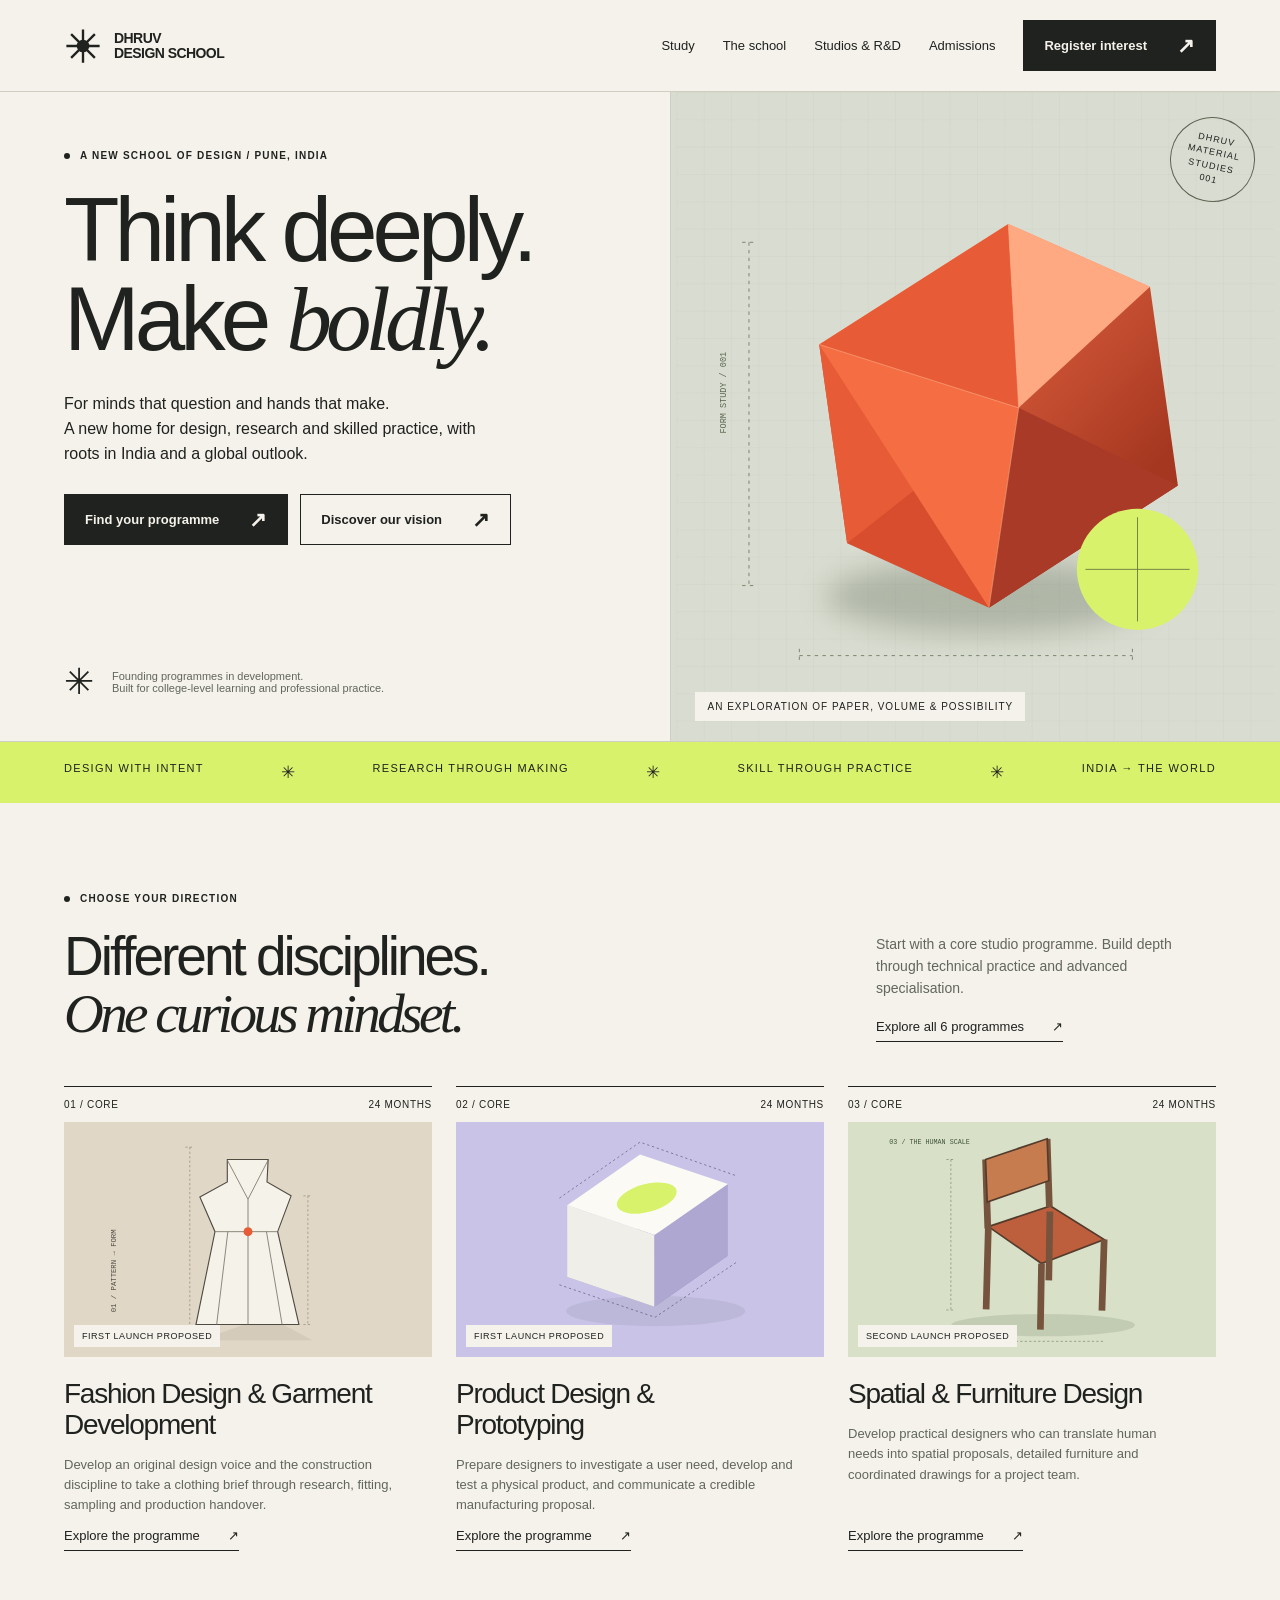
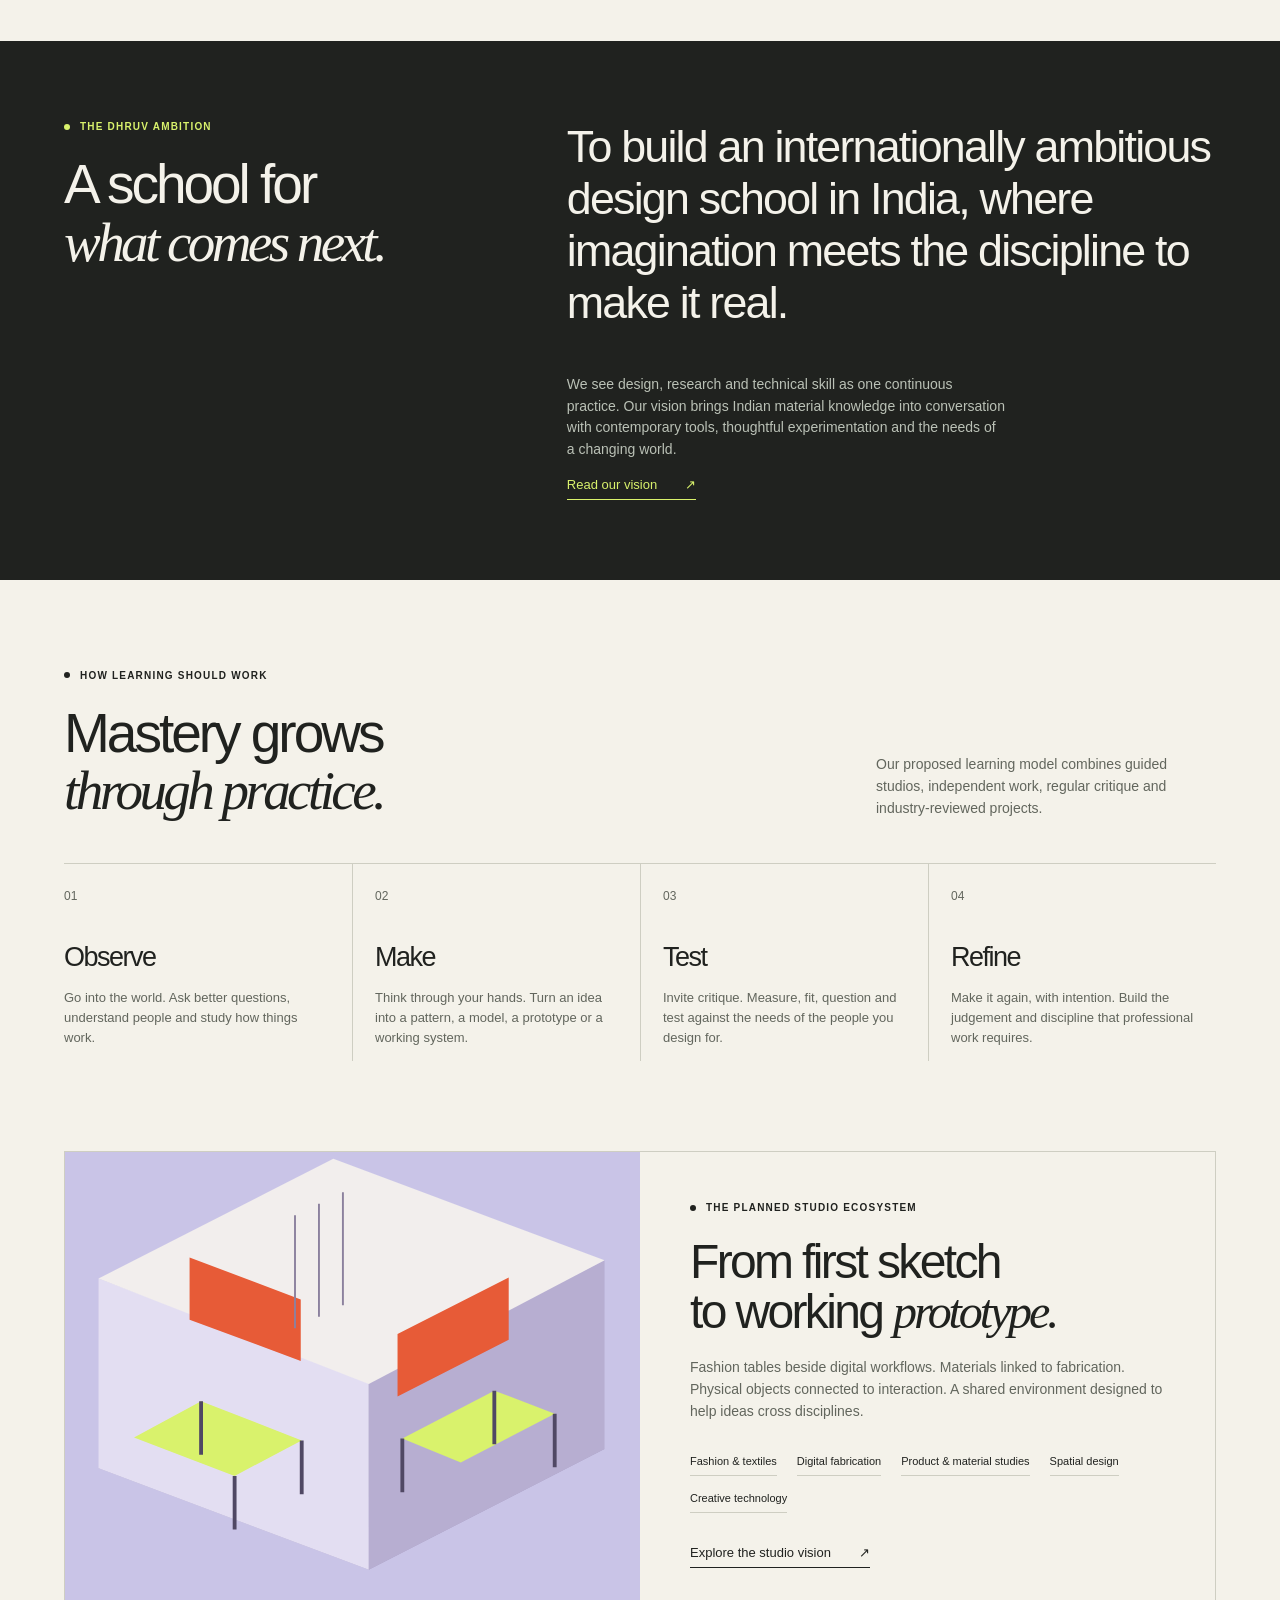
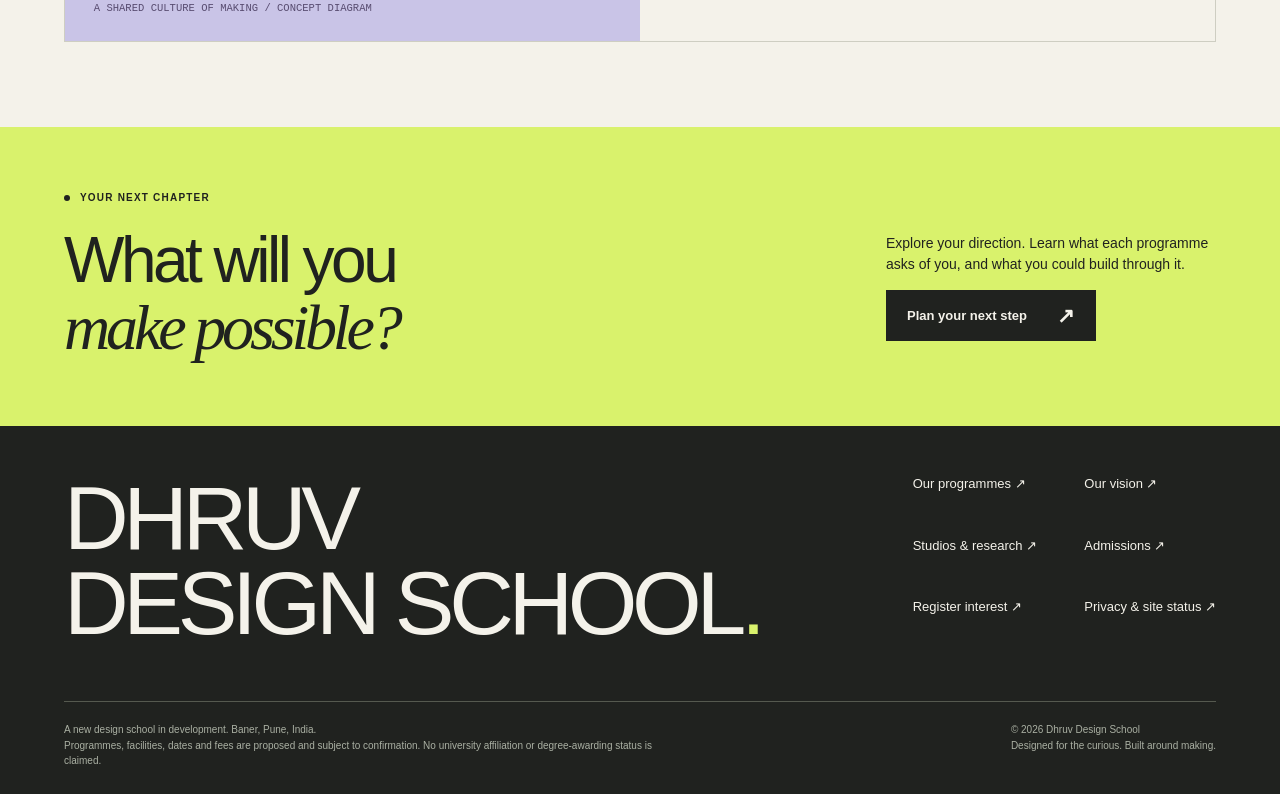
==== index.html @ ff70e563 "Deploy Dhruv Design School website Co-Authored-By: Claude Opus 5.5 <noreply@anthropic.com>" ====
<!doctype html><html lang="en-IN"><head><meta charset="utf-8"><meta name="viewport" content="width=device-width, initial-scale=1"><title>Think deeply. Make boldly. | Dhruv Design School</title><meta name="description" content="A new design school taking shape in Baner, Pune. Explore proposed programmes in fashion, product, spatial design and creative technology."><meta name="theme-color" content="#f4f2ea"><meta name="robots" content="noindex, nofollow"><meta property="og:title" content="Think deeply. Make boldly. | Dhruv Design School"><meta property="og:description" content="A new design school taking shape in Baner, Pune. Explore proposed programmes in fashion, product, spatial design and creative technology."><meta property="og:type" content="website"><link rel="icon" href="assets/favicon.svg" type="image/svg+xml"><link rel="stylesheet" href="assets/site.css"><script src="assets/config.js" defer></script><script src="assets/site.js" defer></script></head><body><a class="skip" href="#main">Skip to content</a><header class="site-header"><a class="brand" href="index.html" aria-label="Dhruv Design School home"><svg viewBox="0 0 48 48" fill="none" xmlns="http://www.w3.org/2000/svg" aria-hidden="true"><path d="M24 3v42M3 24h42M9 9l30 30M9 39L39 9" stroke="currentColor" stroke-width="3"/><circle cx="24" cy="24" r="8" fill="currentColor"/></svg><span>DHRUV<br>DESIGN SCHOOL</span></a><button class="menu-toggle" aria-expanded="false" aria-controls="main-nav">Menu +</button><nav class="site-nav" id="main-nav" aria-label="Main navigation"><a href="programmes.html">Study</a><a href="about.html">The school</a><a href="studios.html">Studios & R&D</a><a href="admissions.html">Admissions</a><a class="button " href="register.html">Register interest<span class="arrow" aria-hidden="true">↗</span></a></nav></header><main id="main"><section class="hero"><div class="hero-copy"><div class="eyebrow">A new school of design / Pune, India</div><h1>Think deeply.<br>Make <span class="serif">boldly.</span></h1><p class="intro">For minds that question and hands that make.<br>A new home for design, research and skilled practice, with roots in India and a global outlook.</p><div class="actions"><a class="button " href="programmes.html">Find your programme<span class="arrow" aria-hidden="true">↗</span></a><a class="button outline" href="about.html">Discover our vision<span class="arrow" aria-hidden="true">↗</span></a></div><div class="hero-note"><span class="star" aria-hidden="true">✳</span><span>Founding programmes in development.<br>Built for college-level learning and professional practice.</span></div></div><div class="hero-art"><svg viewBox="0 0 700 760" fill="none" xmlns="http://www.w3.org/2000/svg" aria-hidden="true"><defs><pattern id="grid" width="32" height="32" patternUnits="userSpaceOnUse"><path d="M32 0H0v32" stroke="#526047" stroke-opacity=".08"/></pattern><linearGradient id="fold" x1="200" y1="200" x2="460" y2="520" gradientUnits="userSpaceOnUse"><stop stop-color="#fb754e"/><stop offset="1" stop-color="#a53720"/></linearGradient><filter id="shadow" x="-50%" y="-50%" width="200%" height="200%"><feGaussianBlur stdDeviation="17"/></filter></defs><rect width="700" height="760" fill="#d9ddd1"/><rect width="700" height="760" fill="url(#grid)"/><ellipse cx="364" cy="591" rx="190" ry="45" fill="#65705a" opacity=".35" filter="url(#shadow)"/><g transform="translate(35 -15) rotate(-8 350 380)"><path d="M144 281L383 172l154 96-239 111z" fill="#ff8c66"/><path d="M144 281l154 98v235l-154-98z" fill="#d74d2e"/><path d="M298 379l239-111v235L298 614z" fill="url(#fold)"/><path d="M144 281l239-109-18 215-221 129z" fill="#e75b37"/><path d="M383 172l154 96-172 119z" fill="#ffa982"/><path d="M144 281l221 106-67 227z" fill="#f56e43"/><path d="M365 387l172 116-239 111z" fill="#a83a27"/><path d="M144 281l221 106 18-215M365 387l-67 227" stroke="#ffb38b" stroke-opacity=".6"/></g><circle cx="540" cy="559" r="71" fill="#d9f26c"/><path d="M479 559h122M540 498v122" stroke="#65713e"/><path d="M85 176v402m-8-402h16m-16 402h16M144 660h390m-390-8v16m390-16v16" stroke="#6c7860" stroke-dasharray="4 5"/><text x="58" y="400" fill="#5c674f" font-size="10" font-family="monospace" transform="rotate(-90 58 400)">FORM STUDY / 001</text></svg><div class="art-stamp">DHRUV<br>MATERIAL<br>STUDIES<br>001</div><span class="art-label">An exploration of paper, volume & possibility</span></div></section><div class="ticker"><span>Design with intent</span><b>✳</b><span>Research through making</span><b>✳</b><span>Skill through practice</span><b>✳</b><span>India → The world</span></div>
<section class="section container"><div class="section-head"><div><div class="eyebrow">Choose your direction</div><h2>Different disciplines.<br><span class="serif">One curious mindset.</span></h2></div><div><p>Start with a core studio programme. Build depth through technical practice and advanced specialisation.</p><a class="text-link" href="programmes.html" style="margin-top:20px">Explore all 6 programmes <span aria-hidden="true">↗</span></a></div></div><div class="course-grid"><article class="course-card" data-course="fashion-design" data-category="core" data-search="Fashion Design &amp; Garment Development Develop an original design voice and the construction discipline to take a clothing brief through research, fitting, sampling and production handover."><div class="course-meta"><span>01 / core</span><span>24 months</span></div><a class="course-art" style="background:#e0d7c7" href="fashion-design.html" aria-label="Explore Fashion Design &amp; Garment Development"><svg viewBox="0 0 600 420" fill="none" xmlns="http://www.w3.org/2000/svg" aria-hidden="true"><path fill="#a9a092" d="M215 390h200l-80-43z" opacity=".22"/><path d="M263 67h73l-2 40 43 25-24 64 38 166H207l34-166-27-62 49-27z" fill="#f4f2e9" stroke="#504b42" stroke-width="2"/><path d="M263 68l37 70 36-70M241 196h112M300 138v224M264 196l-20 166M333 196l28 166" stroke="#7b7467" stroke-width="1.5"/><path d="M196 45v333m-8-333h16m-16 333h16M407 132v230m-8-230h16m-16 230h16" stroke="#7b7467" stroke-dasharray="4 4"/><circle cx="300" cy="196" r="8" fill="#e75b37"/><text x="64" y="340" fill="#504b42" font-family="monospace" font-size="13" transform="rotate(-90 64 340)">01 / PATTERN → FORM</text></svg><span class="course-status">First launch proposed</span></a><h3><a href="fashion-design.html">Fashion Design & Garment Development</a></h3><p>Develop an original design voice and the construction discipline to take a clothing brief through research, fitting, sampling and production handover.</p><a class="text-link" href="fashion-design.html">Explore the programme <span aria-hidden="true">↗</span></a></article><article class="course-card" data-course="product-design" data-category="core" data-search="Product Design &amp; Prototyping Prepare designers to investigate a user need, develop and test a physical product, and communicate a credible manufacturing proposal."><div class="course-meta"><span>02 / core</span><span>24 months</span></div><a class="course-art" style="background:#c9c4e7" href="product-design.html" aria-label="Explore Product Design &amp; Prototyping"><svg viewBox="0 0 600 420" fill="none" xmlns="http://www.w3.org/2000/svg" aria-hidden="true"><ellipse cx="328" cy="338" rx="160" ry="27" fill="#696479" opacity=".13"/><path d="M170 277l156 53 131-91-157-52z" fill="#9b95bd"/><path d="M170 149l156 53v128l-156-53z" fill="#f0eee8"/><path d="M326 202l131-91v128l-131 91z" fill="#ada7d1"/><path d="M170 149l130-91 157 53-131 91z" fill="#fcfaf4"/><ellipse cx="312" cy="136" rx="55" ry="25" fill="#d9f26c" transform="rotate(-15 312 136)"/><path d="M156 136L300 36l172 60M156 291l171 58 145-98" stroke="#443c5a" stroke-width="1" stroke-dasharray="4 5"/><text x="42" y="380" fill="#443c5a" font-family="monospace" font-size="12">02 / TEST. REFINE. REPEAT.</text></svg><span class="course-status">First launch proposed</span></a><h3><a href="product-design.html">Product Design & Prototyping</a></h3><p>Prepare designers to investigate a user need, develop and test a physical product, and communicate a credible manufacturing proposal.</p><a class="text-link" href="product-design.html">Explore the programme <span aria-hidden="true">↗</span></a></article><article class="course-card" data-course="spatial-furniture" data-category="core" data-search="Spatial &amp; Furniture Design Develop practical designers who can translate human needs into spatial proposals, detailed furniture and coordinated drawings for a project team."><div class="course-meta"><span>03 / core</span><span>24 months</span></div><a class="course-art" style="background:#d9e0c8" href="spatial-furniture.html" aria-label="Explore Spatial &amp; Furniture Design"><svg viewBox="0 0 600 420" fill="none" xmlns="http://www.w3.org/2000/svg" aria-hidden="true"><ellipse cx="320" cy="363" rx="164" ry="20" fill="#4f6248" opacity=".16"/><path d="M222 187l111-37 96 60-112 43z" fill="#bd5f3c" stroke="#543c2d" stroke-width="3"/><path d="M222 187l-4 148m99-82l-2 118m114-161l-4 127m-93-177l-2 123" stroke="#76533c" stroke-width="12"/><path d="M221 190l-4-123m114 85l-4-122" stroke="#76533c" stroke-width="12"/><path d="M217 67l110-37 3 75-110 38z" fill="#c77c50" stroke="#543c2d" stroke-width="3"/><path d="M155 67v269m-8-269h16m-16 269h16M215 392h214" stroke="#62725b" stroke-dasharray="4 4"/><text x="45" y="40" fill="#40543c" font-family="monospace" font-size="12">03 / THE HUMAN SCALE</text></svg><span class="course-status">Second launch proposed</span></a><h3><a href="spatial-furniture.html">Spatial & Furniture Design</a></h3><p>Develop practical designers who can translate human needs into spatial proposals, detailed furniture and coordinated drawings for a project team.</p><a class="text-link" href="spatial-furniture.html">Explore the programme <span aria-hidden="true">↗</span></a></article></div></section>
<section class="manifesto"><div><div class="eyebrow">The Dhruv ambition</div><h2>A school for<br><span class="serif">what comes next.</span></h2></div><div><p class="big">To build an internationally ambitious design school in India, where imagination meets the discipline to make it real.</p><p class="small-copy">We see design, research and technical skill as one continuous practice. Our vision brings Indian material knowledge into conversation with contemporary tools, thoughtful experimentation and the needs of a changing world.</p><a class="text-link" href="about.html">Read our vision <span aria-hidden="true">↗</span></a></div></section>
<section class="section container"><div class="section-head"><div><div class="eyebrow">How learning should work</div><h2>Mastery grows<br><span class="serif">through practice.</span></h2></div><p>Our proposed learning model combines guided studios, independent work, regular critique and industry-reviewed projects.</p></div><div class="method-grid"><article class="method-step"><span class="num">01</span><h3>Observe</h3><p>Go into the world. Ask better questions, understand people and study how things work.</p></article><article class="method-step"><span class="num">02</span><h3>Make</h3><p>Think through your hands. Turn an idea into a pattern, a model, a prototype or a working system.</p></article><article class="method-step"><span class="num">03</span><h3>Test</h3><p>Invite critique. Measure, fit, question and test against the needs of the people you design for.</p></article><article class="method-step"><span class="num">04</span><h3>Refine</h3><p>Make it again, with intention. Build the judgement and discipline that professional work requires.</p></article></div></section>
<section class="container" style="padding-bottom:85px"><div class="studio-feature"><div class="graphic"><svg viewBox="0 0 600 510" fill="none" xmlns="http://www.w3.org/2000/svg" aria-hidden="true"><path d="M35 330L280 205l283 105-246 126z" fill="#aca4ca"/><path d="M35 330V132l282 106v198z" fill="#e3def2"/><path d="M317 238l246-125v197L317 436z" fill="#b7aed1"/><path d="M35 132L280 7l283 106-246 129z" fill="#f2eeed"/><path d="M130 175v-65l116 44v64zM347 255v-65l116-59v65z" fill="#e75b37"/><path d="M142 260l105 41-70 37-105-40zM352 299l96-50 63 24-98 51z" fill="#d9f26c"/><path d="M142 260v56m105-15v56m-70-19v56m175-95v56m96-106v56m63-32v56" stroke="#504864" stroke-width="4"/><path d="M290 42v118m-25-106v118m-25-106v118" stroke="#8c819e" stroke-width="2"/><text x="30" y="479" fill="#584c70" font-family="monospace" font-size="11">A SHARED CULTURE OF MAKING / CONCEPT DIAGRAM</text></svg></div><div class="copy"><div class="eyebrow">The planned studio ecosystem</div><h2>From first sketch<br>to working <span class="serif">prototype.</span></h2><p>Fashion tables beside digital workflows. Materials linked to fabrication. Physical objects connected to interaction. A shared environment designed to help ideas cross disciplines.</p><div class="tag-list"><span>Fashion & textiles</span><span>Digital fabrication</span><span>Product & material studies</span><span>Spatial design</span><span>Creative technology</span></div><a class="text-link" href="studios.html">Explore the studio vision <span aria-hidden="true">↗</span></a></div></div></section><section class="cta-band"><div><div class="eyebrow">Your next chapter</div><h2>What will you<br><span class="serif">make possible?</span></h2></div><div><p>Explore your direction. Learn what each programme asks of you, and what you could build through it.</p><a class="button " href="register.html">Plan your next step<span class="arrow" aria-hidden="true">↗</span></a></div></section></main><footer class="site-footer"><div class="footer-top"><a class="footer-title" href="index.html">DHRUV<br>DESIGN SCHOOL<span style="color:var(--lime)">.</span></a><div class="footer-nav"><a href="programmes.html">Our programmes ↗</a><a href="about.html">Our vision ↗</a><a href="studios.html">Studios & research ↗</a><a href="admissions.html">Admissions ↗</a><a href="register.html">Register interest ↗</a><a href="privacy.html">Privacy & site status ↗</a></div></div><div class="footer-bottom"><p>A new design school in development. Baner, Pune, India.<br>Programmes, facilities, dates and fees are proposed and subject to confirmation. No university affiliation or degree-awarding status is claimed.</p><span>© 2026 Dhruv Design School<br>Designed for the curious. Built around making.</span></div></footer></body></html>
---- assets/site.css ----
@charset "UTF-8";
:root{--paper:#f4f2ea;--ink:#20221f;--muted:#62665d;--line:#cecec2;--lime:#d9f26c;--orange:#e75b37;--lavender:#c9c4e7;--green:#2d5042;--white:#fff;--space:clamp(22px,5vw,84px)}
*{box-sizing:border-box}html{scroll-behavior:smooth;scroll-padding-top:100px}body{margin:0;background:var(--paper);color:var(--ink);font-family:Arial,Helvetica,sans-serif;-webkit-font-smoothing:antialiased}a{color:inherit;text-decoration:none}button,input,select,textarea{font:inherit}button,a,input,select,textarea{touch-action:manipulation}button{cursor:pointer}a,button{ -webkit-tap-highlight-color:transparent}a:focus-visible,button:focus-visible,input:focus-visible,select:focus-visible,textarea:focus-visible,summary:focus-visible{outline:3px solid #5845bc;outline-offset:5px}button:disabled{cursor:not-allowed}img,svg{max-width:100%}p{line-height:1.55;margin:0 0 1em}h1,h2,h3{margin:0;font-weight:500;letter-spacing:-.055em}h1{font-size:clamp(48px,7.2vw,112px);line-height:.98}h2{font-size:clamp(38px,4.3vw,68px);line-height:1.04}h3{font-size:clamp(26px,2.5vw,40px);line-height:1.1}small{font-size:12px;line-height:1.5}.skip{position:fixed;top:-80px;left:16px;z-index:100;background:var(--lime);padding:16px}.skip:focus{top:12px}.site-header{display:flex;align-items:center;justify-content:space-between;gap:24px;padding:20px var(--space);border-bottom:1px solid var(--line);background:var(--paper);position:relative;z-index:20}.brand{display:flex;align-items:center;gap:12px;font-weight:700;font-size:14px;line-height:1.06;letter-spacing:-.04em}.brand svg{width:38px;height:38px}.brand span{display:block}.site-nav{display:flex;align-items:center;gap:28px;font-size:13px}.site-nav a:not(.button){padding:8px 0;border-bottom:1px solid transparent}.site-nav a[aria-current],.site-nav a:hover{border-bottom-color:var(--ink)}.button{display:inline-flex;align-items:center;justify-content:space-between;gap:30px;min-height:48px;padding:14px 20px;background:var(--ink);color:var(--paper);border:1px solid var(--ink);font-size:13px;font-weight:600;letter-spacing:0;transition:background .2s,transform .2s}.button:hover{background:var(--green);transform:translateY(-2px)}.button.light{background:var(--lime);color:var(--ink);border-color:var(--lime)}.button.outline{background:transparent;color:var(--ink)}.button.outline:hover{background:var(--lime)}.button .arrow{font-size:21px;line-height:1}.menu-toggle{display:none;border:1px solid var(--ink);background:none;padding:12px}.eyebrow{text-transform:uppercase;letter-spacing:.12em;font-size:10px;font-weight:700;display:flex;align-items:center;gap:10px;margin-bottom:24px}.eyebrow:before{content:'';width:6px;height:6px;border-radius:50%;background:currentColor}.container{padding-left:var(--space);padding-right:var(--space)}.hero{display:grid;grid-template-columns:1.1fr 1fr;min-height:650px;border-bottom:1px solid var(--line)}.hero-copy{padding:58px 38px 38px var(--space);display:flex;flex-direction:column;align-items:flex-start}.hero h1{font-size:clamp(58px,7.1vw,112px);max-width:780px}.serif{font-family:Georgia,'Times New Roman',serif;font-style:italic;font-weight:400;letter-spacing:-.065em}.hero .intro{max-width:440px;font-size:16px;margin:28px 0}.actions{display:flex;flex-wrap:wrap;gap:12px}.hero-note{margin-top:auto;padding-top:35px;display:flex;gap:18px;align-items:center;color:var(--muted);font-size:11px}.hero-note .star{font-size:36px;color:var(--ink)}.hero-art{position:relative;overflow:hidden;background:#d9ddd1;display:grid;place-items:center;border-left:1px solid var(--line);min-height:550px}.hero-art>svg{width:100%;height:100%;position:absolute;inset:0;object-fit:cover}.art-label{position:absolute;left:24px;bottom:20px;font-size:10px;text-transform:uppercase;letter-spacing:.1em;background:var(--paper);padding:9px 12px}.art-stamp{position:absolute;right:25px;top:25px;width:85px;height:85px;border:1px solid #5c6454;border-radius:50%;display:flex;align-items:center;justify-content:center;text-align:center;font-size:9px;line-height:1.5;letter-spacing:.12em;transform:rotate(12deg)}.ticker{display:flex;justify-content:space-between;gap:16px;padding:20px var(--space);background:var(--lime);font-size:11px;text-transform:uppercase;letter-spacing:.12em;flex-wrap:wrap}.ticker b{font-size:17px;font-weight:400}.section{padding-top:90px;padding-bottom:90px}.section-head{display:flex;align-items:end;justify-content:space-between;gap:32px;margin-bottom:44px}.section-head p{max-width:340px;color:var(--muted);font-size:14px;margin:0}.text-link{font-size:13px;display:inline-flex;gap:28px;align-items:center;border-bottom:1px solid;padding:0 0 7px}.text-link:hover{color:var(--green)}.course-grid{display:grid;grid-template-columns:repeat(3,1fr);gap:24px}.course-card{display:flex;flex-direction:column;border-top:1px solid var(--ink);padding-top:12px}.course-meta{display:flex;justify-content:space-between;gap:8px;font-size:10px;text-transform:uppercase;letter-spacing:.07em;margin-bottom:12px}.course-art{position:relative;height:235px;overflow:hidden;margin-bottom:22px;display:grid;place-items:center;background:#e4d6c3}.course-art svg{width:100%;height:100%;transition:transform .5s}.course-card:hover .course-art svg{transform:scale(1.04)}.course-card h3{font-size:28px;letter-spacing:-.045em;max-width:320px;margin-bottom:14px}.course-card p{font-size:13px;color:var(--muted);max-width:340px}.course-card .text-link{margin-top:auto;align-self:flex-start}.course-card[hidden]{display:none}.pill{display:inline-block;font-size:10px;text-transform:uppercase;letter-spacing:.08em;border:1px solid var(--line);padding:7px 10px}.course-status{position:absolute;bottom:10px;left:10px;background:var(--paper);font-size:9px;padding:6px 8px;letter-spacing:.06em;text-transform:uppercase}.manifesto{background:var(--ink);color:var(--paper);display:grid;grid-template-columns:.8fr 1.2fr;gap:70px;padding:80px var(--space)}.manifesto p.big{font-size:clamp(30px,3.5vw,53px);line-height:1.16;letter-spacing:-.04em}.manifesto .text-link{color:var(--lime)}.manifesto .eyebrow{color:var(--lime)}.small-copy{font-size:14px;max-width:440px;color:#bac1b6}.method-grid{display:grid;grid-template-columns:repeat(4,1fr);border-top:1px solid var(--line)}.method-step{padding:25px 22px 0 0}.method-step+.method-step{padding-left:22px;border-left:1px solid var(--line)}.method-step .num{font-size:12px;color:var(--muted);display:block;margin-bottom:40px}.method-step h3{font-size:27px;margin-bottom:15px}.method-step p{font-size:13px;color:var(--muted)}.studio-feature{display:grid;grid-template-columns:1fr 1fr;border:1px solid var(--line)}.studio-feature .graphic{min-height:450px;background:var(--lavender);position:relative;display:grid;place-items:center;overflow:hidden}.studio-feature .copy{padding:50px}.studio-feature h2{font-size:48px;margin-bottom:20px}.studio-feature p{font-size:14px;color:var(--muted)}.tag-list{display:flex;gap:8px;flex-wrap:wrap;margin:25px 0 30px}.tag-list span{border-bottom:1px solid var(--line);padding:8px 0;margin-right:12px;font-size:11px}.cta-band{padding:65px var(--space);background:var(--lime);display:flex;justify-content:space-between;align-items:center;gap:35px}.cta-band h2{font-size:clamp(40px,5vw,72px);max-width:760px}.cta-band p{font-size:14px;max-width:330px;margin-top:20px}.site-footer{background:var(--ink);color:var(--paper);padding:50px var(--space) 25px}.footer-top{display:flex;justify-content:space-between;gap:32px;margin-bottom:55px}.footer-title{font-size:clamp(42px,7vw,96px);letter-spacing:-.06em;line-height:.95}.footer-nav{display:grid;grid-template-columns:1fr 1fr;gap:14px 40px;font-size:13px}.footer-bottom{border-top:1px solid #55594f;padding-top:20px;display:flex;justify-content:space-between;gap:24px;color:#aab0a3;font-size:10px;line-height:1.6}.footer-bottom p{max-width:590px;margin:0}.page-intro{padding-top:65px;padding-bottom:55px;border-bottom:1px solid var(--line)}.page-intro h1{max-width:950px}.page-intro .lede{font-size:18px;max-width:640px;margin:25px 0 0;line-height:1.5}.page-intro .eyebrow{margin-bottom:28px}.programme-top{display:flex;align-items:center;justify-content:space-between;gap:25px}.filters{display:flex;gap:9px;flex-wrap:wrap;margin:30px 0}.filter{border:1px solid var(--line);background:transparent;padding:11px 16px;font-size:12px;border-radius:24px}.filter[aria-pressed=true]{background:var(--ink);color:var(--paper);border-color:var(--ink)}.filter:hover{border-color:var(--ink)}.search{background:transparent;border:none;border-bottom:1px solid var(--ink);padding:12px 0;min-width:250px}.result-count{font-size:12px;color:var(--muted);margin-bottom:25px}.course-hero{display:grid;grid-template-columns:1.45fr .75fr;gap:65px;padding-top:55px;padding-bottom:55px}.course-hero h1{font-size:clamp(45px,5.5vw,82px)}.course-hero .lede{font-size:17px;max-width:620px;margin:25px 0}.course-summary{background:var(--lime);padding:30px;align-self:start}.course-summary dl{margin:0 0 25px}.course-summary dl>div{border-bottom:1px solid #aabb65;padding:14px 0}.course-summary dt{font-size:10px;text-transform:uppercase;letter-spacing:.1em;margin-bottom:5px}.course-summary dd{margin:0;font-size:16px}.course-summary .button{width:100%}.course-summary small{display:block;margin-top:12px}.course-body{display:grid;grid-template-columns:220px 1fr;gap:65px;padding-top:55px;padding-bottom:85px;border-top:1px solid var(--line)}.side-nav{display:flex;flex-direction:column;gap:18px;align-items:start;position:sticky;top:30px;height:max-content;font-size:12px}.side-nav a{border-bottom:1px solid transparent;padding-bottom:5px}.side-nav a:hover{border-color:var(--ink)}.content-section{margin-bottom:55px;max-width:850px}.content-section h2{font-size:38px;margin-bottom:24px}.content-section>p{font-size:15px;max-width:720px}.content-section details{border-top:1px solid var(--line);padding:20px 0}.content-section details:last-child{border-bottom:1px solid var(--line)}summary{cursor:pointer;display:flex;justify-content:space-between;align-items:center;font-size:17px;list-style:none;gap:20px}summary::-webkit-details-marker{display:none}summary:after{content:'+';font-size:24px;font-weight:400}details[open] summary:after{content:'−'}details p{font-size:14px;margin:18px 40px 0 0;color:var(--muted)}.note{border-left:3px solid var(--orange);padding:12px 18px;background:#ebe9e0;font-size:13px;line-height:1.6}.two-col{display:grid;grid-template-columns:1fr 1fr;gap:60px}.two-col h2{margin-bottom:26px}.two-col p{font-size:16px}.vision-block{font-size:clamp(35px,4.5vw,65px);line-height:1.12;letter-spacing:-.04em;max-width:1080px;margin-bottom:50px}.principles{display:grid;grid-template-columns:repeat(3,1fr);gap:30px}.principles article{border-top:1px solid var(--line);padding-top:22px}.principles h3{margin:25px 0 16px;font-size:30px}.principles p{font-size:14px;color:var(--muted)}.split-panel{display:grid;grid-template-columns:1fr 1fr;gap:60px;background:#e4e7da;padding:70px var(--space)}.split-panel p{font-size:16px;max-width:550px}.reading-list{display:grid;gap:15px}.reading-list a{display:flex;justify-content:space-between;border-bottom:1px solid var(--line);padding:16px 0;font-size:15px}.reading-list small{display:block;color:var(--muted);margin-top:8px}.lab-list{margin-top:45px}.lab{display:grid;grid-template-columns:65px 1fr 1fr;gap:35px;padding:35px 0;border-top:1px solid var(--line)}.lab h3{font-size:32px}.lab p{font-size:14px;margin:0;color:var(--muted)}.lab .num{font-size:11px}.lab-status{display:inline-block;font-size:10px;text-transform:uppercase;letter-spacing:.1em;margin-top:15px;color:var(--muted)}.briefs{display:grid;grid-template-columns:repeat(3,1fr);gap:25px}.briefs article{background:var(--white);padding:30px;min-height:280px}.briefs h3{font-size:29px;margin:30px 0 20px}.briefs p{font-size:14px}.admission-steps{list-style:none;margin:0;padding:0}.admission-steps li{border-top:1px solid var(--line);padding:25px 0;display:grid;grid-template-columns:45px 1fr;gap:20px}.admission-steps h3{font-size:26px;margin-bottom:12px}.admission-steps p{font-size:14px;color:var(--muted)}.faq{max-width:850px;margin:0 auto}.faq details{border-top:1px solid var(--line);padding:24px 0}.faq h2{margin-bottom:35px}.registration-shell{display:grid;grid-template-columns:1fr 1fr;gap:60px;padding-top:60px;padding-bottom:80px}.registration-shell h2{font-size:43px;margin-bottom:25px}.registration-shell p{font-size:15px}.form-panel{background:#fff;padding:35px;border:1px solid var(--line)}.form-panel label{display:block;font-size:12px;margin-bottom:9px;font-weight:600}.form-panel input,.form-panel select,.form-panel textarea{width:100%;border:1px solid #9b9e93;background:#fff;border-radius:0;padding:13px;margin-bottom:24px;min-height:46px}.form-panel textarea{resize:vertical;min-height:100px}.form-panel .row{display:grid;grid-template-columns:1fr 1fr;gap:20px}.form-panel .check{display:flex;gap:10px;align-items:start;font-weight:400;line-height:1.5}.form-panel .check input{width:18px;min-height:18px;margin:0;flex:none}.form-panel .button{width:100%;margin-top:12px}.preview-notice{padding:15px;background:var(--lime);font-size:12px;line-height:1.5;margin-bottom:25px}.form-feedback{padding:20px;border:1px solid var(--green);margin-top:20px;background:var(--paper)}.form-feedback:focus{outline:2px solid var(--green)}.form-feedback h3{font-size:24px;margin-bottom:12px}.form-feedback dl{font-size:13px;line-height:1.6}.form-feedback dt{font-weight:bold;margin-top:10px}.form-feedback dd{margin:0;overflow-wrap:anywhere}.form-feedback p{font-size:13px}.privacy-copy{max-width:780px}.privacy-copy h2{font-size:30px;margin:35px 0 20px}.privacy-copy p{font-size:15px}.breadcrumbs{font-size:11px;color:var(--muted);margin-bottom:30px}.compare-scroll{overflow-x:auto}.compare{border-collapse:collapse;width:100%;font-size:13px;min-width:650px;margin-top:35px}.compare th,.compare td{text-align:left;padding:18px 14px;border-bottom:1px solid var(--line);vertical-align:top}.compare th{font-size:10px;text-transform:uppercase;letter-spacing:.08em}.compare td:first-child{font-weight:600}.compare td a{text-decoration:underline;text-underline-offset:3px}.empty{padding:30px;border:1px solid var(--line)}.paper-quote{font-family:Georgia,serif;font-size:clamp(35px,5vw,65px);line-height:1.12;font-style:italic;letter-spacing:-.04em}.research-note{font-size:12px!important;color:var(--muted)}[hidden]{display:none!important}::selection{background:var(--lime);color:var(--ink)}
@media(min-width:1600px){body{max-width:1920px;margin:0 auto;border-left:1px solid var(--line);border-right:1px solid var(--line)}}
@media(max-width:1050px){.site-nav{gap:18px}.hero{min-height:580px}.hero-copy{padding-right:25px}.hero h1{font-size:72px}.hero-art{min-height:500px}.course-art{height:200px}.manifesto{gap:40px}.course-hero{gap:35px}.course-body{grid-template-columns:150px 1fr;gap:35px}.studio-feature .copy{padding:35px}.site-nav .button{padding:12px}.lab{grid-template-columns:30px 1fr 1fr;gap:20px}}
@media(max-width:760px){.site-header{padding-top:16px;padding-bottom:16px}.menu-toggle{display:block}.site-nav{display:none;position:absolute;top:100%;left:0;right:0;background:var(--paper);padding:25px var(--space);border-bottom:1px solid var(--ink);flex-direction:column;align-items:stretch;gap:16px}.site-nav.open{display:flex}.site-nav .button{justify-content:space-between}.hero{grid-template-columns:1fr}.hero-copy{padding:40px var(--space)}.hero h1{font-size:clamp(60px,13.5vw,90px)}.hero-note{padding-top:30px}.hero-art{height:440px;min-height:0;border-left:none;border-top:1px solid var(--line)}.ticker{font-size:9px;gap:14px;justify-content:center}.ticker b{display:none}.section{padding-top:55px;padding-bottom:55px}.section-head{align-items:start;flex-direction:column;gap:20px}.section-head p{max-width:500px}.course-grid{grid-template-columns:1fr 1fr;gap:35px 18px}.course-card h3{font-size:25px}.course-art{height:200px}.manifesto,.studio-feature,.two-col,.split-panel,.registration-shell{grid-template-columns:1fr;gap:30px}.manifesto{padding-top:55px;padding-bottom:55px}.method-grid{grid-template-columns:1fr 1fr;gap:30px 0}.method-step:nth-child(3){padding-left:0;border-left:none}.method-step .num{margin-bottom:25px}.studio-feature .graphic{min-height:330px}.studio-feature .copy{padding:30px}.studio-feature h2{font-size:40px}.cta-band{flex-direction:column;align-items:start;padding-top:45px;padding-bottom:45px}.footer-top{flex-direction:column;gap:35px}.footer-bottom{flex-direction:column}.page-intro{padding-top:40px;padding-bottom:40px}.page-intro h1{font-size:60px}.programme-top{align-items:stretch;flex-direction:column}.search{width:100%}.course-hero{grid-template-columns:1fr;padding-top:35px;gap:30px}.course-hero h1{font-size:53px}.course-summary{width:100%}.course-summary dl{display:grid;grid-template-columns:1fr 1fr;gap:0 20px}.course-body{grid-template-columns:1fr;gap:30px;padding-top:30px}.side-nav{position:static;flex-direction:row;flex-wrap:wrap;gap:15px;border-bottom:1px solid var(--line);padding-bottom:20px}.content-section h2{font-size:34px}.principles,.briefs{grid-template-columns:1fr}.principles article{padding:25px 0}.principles h3{margin-top:15px}.split-panel{padding-top:45px;padding-bottom:45px}.lab{grid-template-columns:25px 1fr}.lab p{grid-column:2}.form-panel{padding:24px}.registration-shell{padding-top:40px}.form-panel .row{grid-template-columns:1fr;gap:0}.lab h3{font-size:28px}}
@media(max-width:430px){.course-grid{grid-template-columns:1fr}.course-art{height:260px}.course-card h3{font-size:32px}.hero-art{height:370px}.hero .intro{font-size:15px}.actions{width:100%}.actions .button{width:100%}.page-intro h1{font-size:51px}.course-hero h1{font-size:45px}.method-step h3{font-size:24px}.course-summary{padding:22px}.footer-nav{gap:14px 22px}}
@media(prefers-reduced-motion:reduce){html{scroll-behavior:auto}*,*:before,*:after{animation:none!important;transition:none!important}}
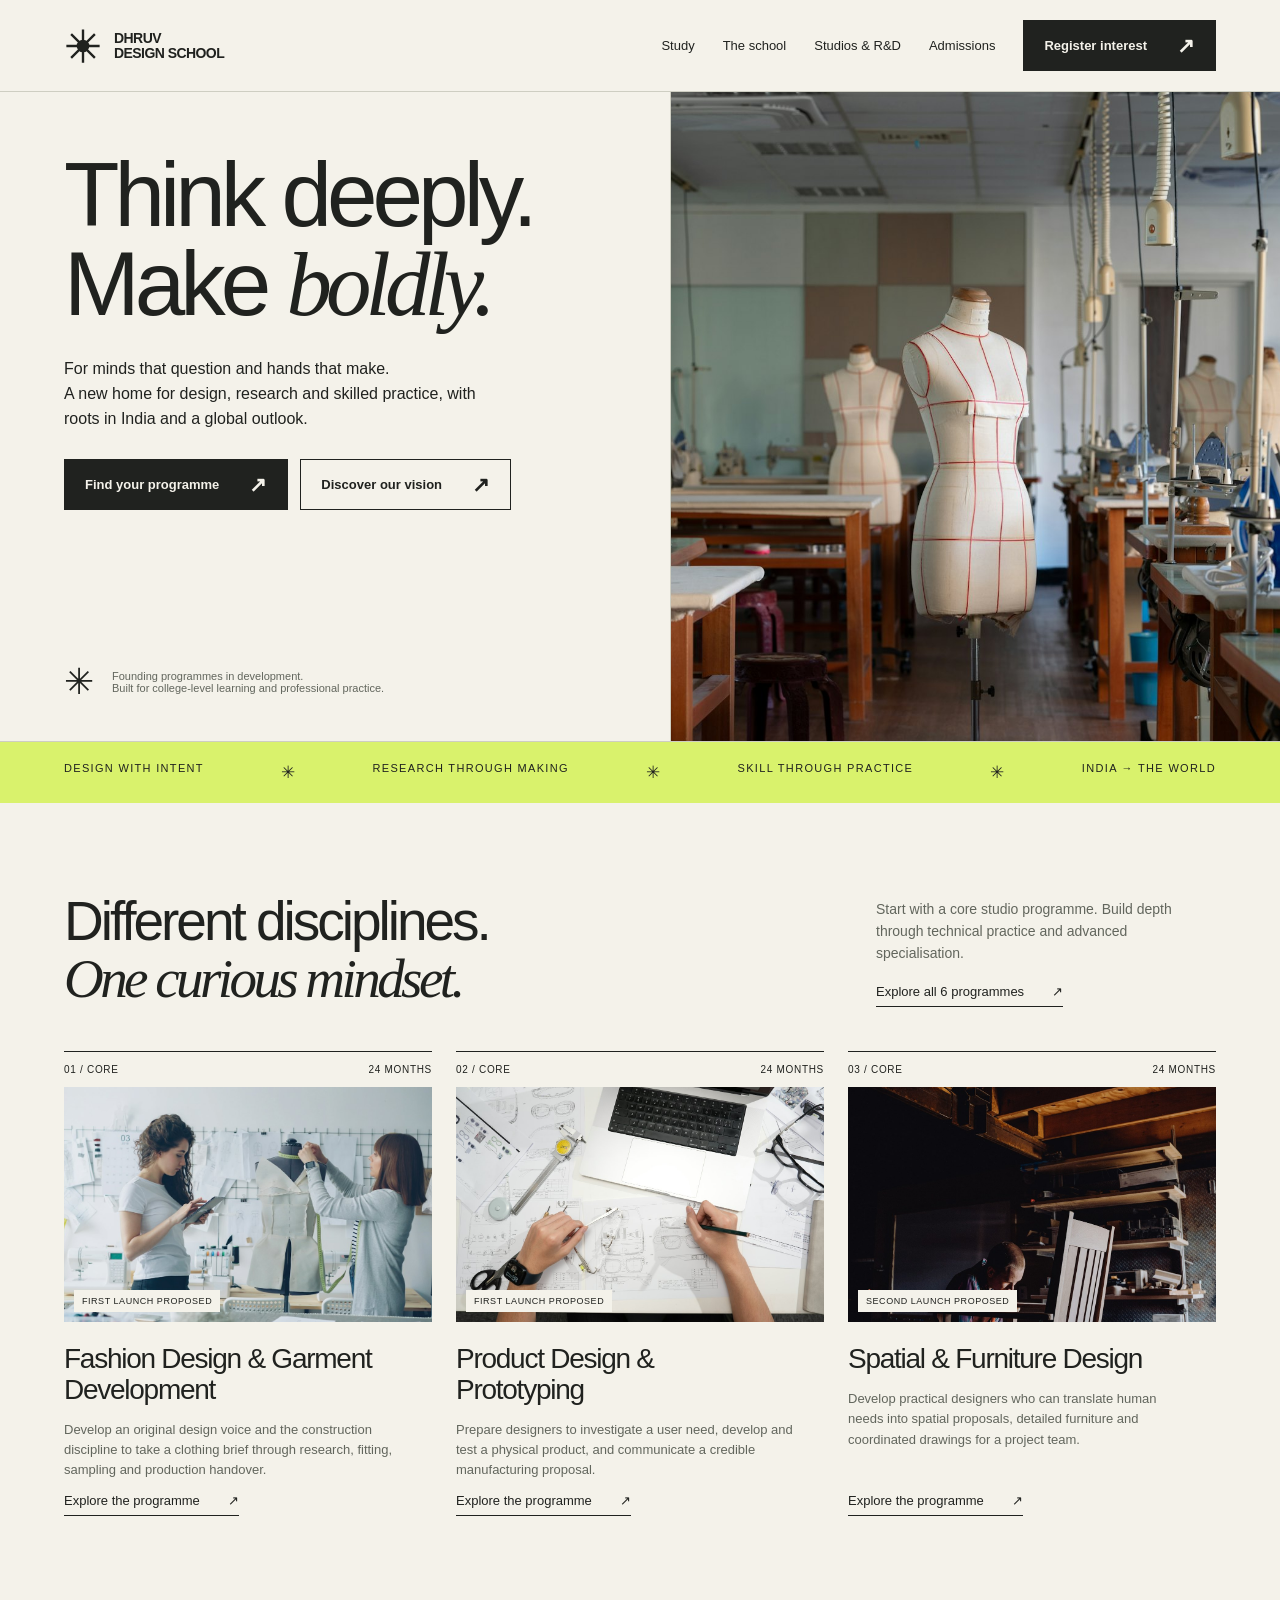
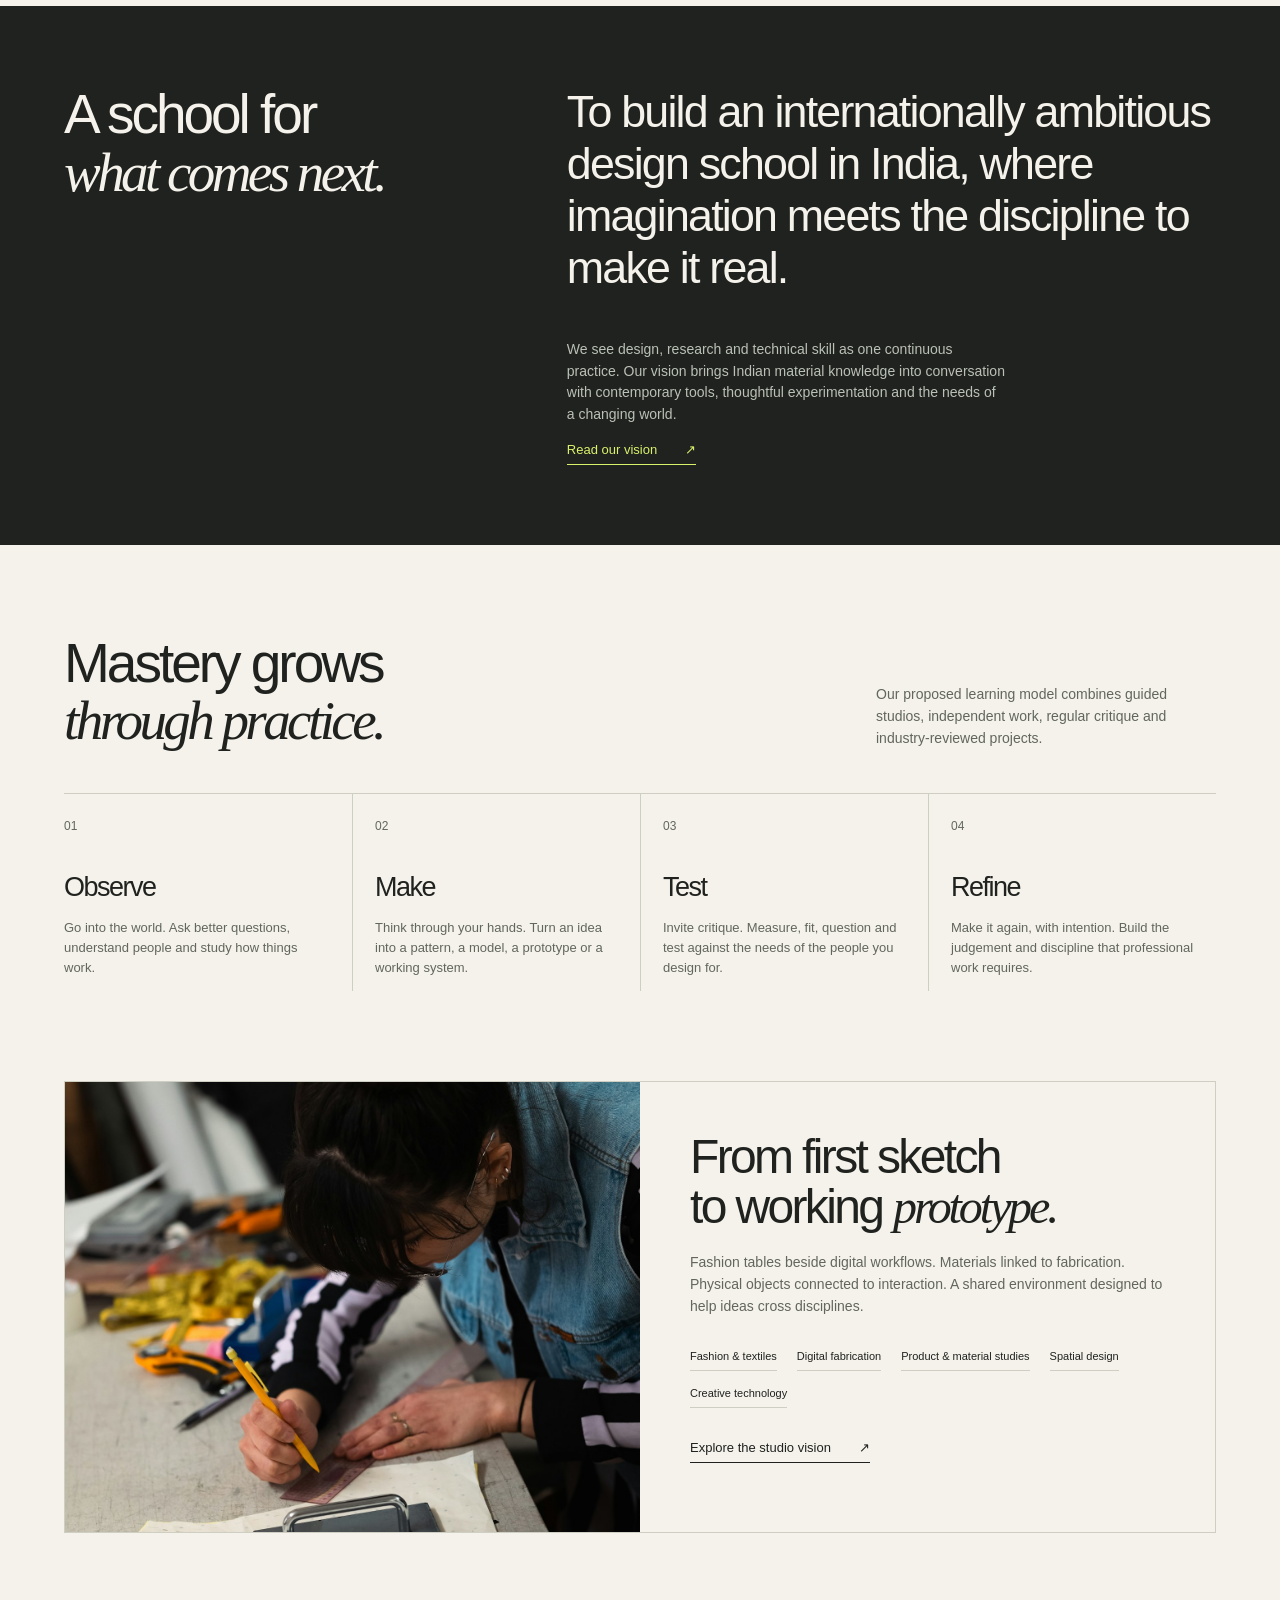
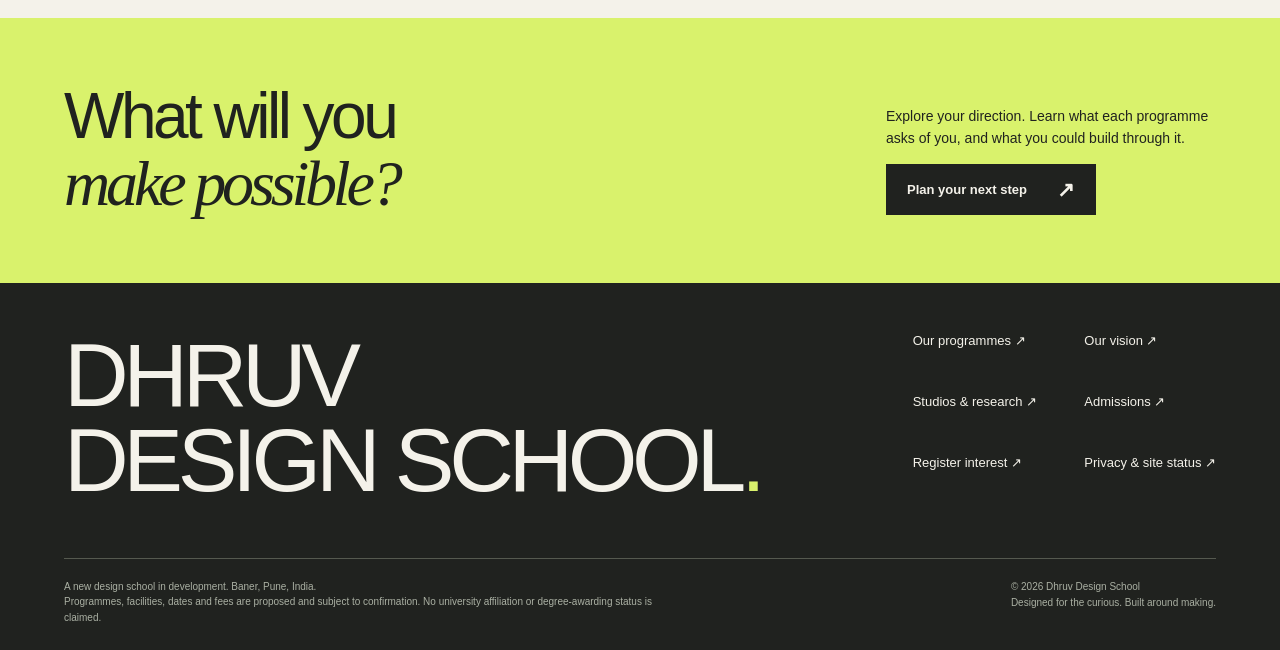
==== commit c8aca48f: "Remove eyebrow labels and replace illustrations with photographs Co-Authored-By: Claude Opus 5.5 <no" ====
--- a/index.html
+++ b/index.html
@@ -1,5 +1,5 @@
-<!doctype html><html lang="en-IN"><head><meta charset="utf-8"><meta name="viewport" content="width=device-width, initial-scale=1"><title>Think deeply. Make boldly. | Dhruv Design School</title><meta name="description" content="A new design school taking shape in Baner, Pune. Explore proposed programmes in fashion, product, spatial design and creative technology."><meta name="theme-color" content="#f4f2ea"><meta name="robots" content="noindex, nofollow"><meta property="og:title" content="Think deeply. Make boldly. | Dhruv Design School"><meta property="og:description" content="A new design school taking shape in Baner, Pune. Explore proposed programmes in fashion, product, spatial design and creative technology."><meta property="og:type" content="website"><link rel="icon" href="assets/favicon.svg" type="image/svg+xml"><link rel="stylesheet" href="assets/site.css"><script src="assets/config.js" defer></script><script src="assets/site.js" defer></script></head><body><a class="skip" href="#main">Skip to content</a><header class="site-header"><a class="brand" href="index.html" aria-label="Dhruv Design School home"><svg viewBox="0 0 48 48" fill="none" xmlns="http://www.w3.org/2000/svg" aria-hidden="true"><path d="M24 3v42M3 24h42M9 9l30 30M9 39L39 9" stroke="currentColor" stroke-width="3"/><circle cx="24" cy="24" r="8" fill="currentColor"/></svg><span>DHRUV<br>DESIGN SCHOOL</span></a><button class="menu-toggle" aria-expanded="false" aria-controls="main-nav">Menu +</button><nav class="site-nav" id="main-nav" aria-label="Main navigation"><a href="programmes.html">Study</a><a href="about.html">The school</a><a href="studios.html">Studios & R&D</a><a href="admissions.html">Admissions</a><a class="button " href="register.html">Register interest<span class="arrow" aria-hidden="true">↗</span></a></nav></header><main id="main"><section class="hero"><div class="hero-copy"><div class="eyebrow">A new school of design / Pune, India</div><h1>Think deeply.<br>Make <span class="serif">boldly.</span></h1><p class="intro">For minds that question and hands that make.<br>A new home for design, research and skilled practice, with roots in India and a global outlook.</p><div class="actions"><a class="button " href="programmes.html">Find your programme<span class="arrow" aria-hidden="true">↗</span></a><a class="button outline" href="about.html">Discover our vision<span class="arrow" aria-hidden="true">↗</span></a></div><div class="hero-note"><span class="star" aria-hidden="true">✳</span><span>Founding programmes in development.<br>Built for college-level learning and professional practice.</span></div></div><div class="hero-art"><svg viewBox="0 0 700 760" fill="none" xmlns="http://www.w3.org/2000/svg" aria-hidden="true"><defs><pattern id="grid" width="32" height="32" patternUnits="userSpaceOnUse"><path d="M32 0H0v32" stroke="#526047" stroke-opacity=".08"/></pattern><linearGradient id="fold" x1="200" y1="200" x2="460" y2="520" gradientUnits="userSpaceOnUse"><stop stop-color="#fb754e"/><stop offset="1" stop-color="#a53720"/></linearGradient><filter id="shadow" x="-50%" y="-50%" width="200%" height="200%"><feGaussianBlur stdDeviation="17"/></filter></defs><rect width="700" height="760" fill="#d9ddd1"/><rect width="700" height="760" fill="url(#grid)"/><ellipse cx="364" cy="591" rx="190" ry="45" fill="#65705a" opacity=".35" filter="url(#shadow)"/><g transform="translate(35 -15) rotate(-8 350 380)"><path d="M144 281L383 172l154 96-239 111z" fill="#ff8c66"/><path d="M144 281l154 98v235l-154-98z" fill="#d74d2e"/><path d="M298 379l239-111v235L298 614z" fill="url(#fold)"/><path d="M144 281l239-109-18 215-221 129z" fill="#e75b37"/><path d="M383 172l154 96-172 119z" fill="#ffa982"/><path d="M144 281l221 106-67 227z" fill="#f56e43"/><path d="M365 387l172 116-239 111z" fill="#a83a27"/><path d="M144 281l221 106 18-215M365 387l-67 227" stroke="#ffb38b" stroke-opacity=".6"/></g><circle cx="540" cy="559" r="71" fill="#d9f26c"/><path d="M479 559h122M540 498v122" stroke="#65713e"/><path d="M85 176v402m-8-402h16m-16 402h16M144 660h390m-390-8v16m390-16v16" stroke="#6c7860" stroke-dasharray="4 5"/><text x="58" y="400" fill="#5c674f" font-size="10" font-family="monospace" transform="rotate(-90 58 400)">FORM STUDY / 001</text></svg><div class="art-stamp">DHRUV<br>MATERIAL<br>STUDIES<br>001</div><span class="art-label">An exploration of paper, volume & possibility</span></div></section><div class="ticker"><span>Design with intent</span><b>✳</b><span>Research through making</span><b>✳</b><span>Skill through practice</span><b>✳</b><span>India → The world</span></div>
-<section class="section container"><div class="section-head"><div><div class="eyebrow">Choose your direction</div><h2>Different disciplines.<br><span class="serif">One curious mindset.</span></h2></div><div><p>Start with a core studio programme. Build depth through technical practice and advanced specialisation.</p><a class="text-link" href="programmes.html" style="margin-top:20px">Explore all 6 programmes <span aria-hidden="true">↗</span></a></div></div><div class="course-grid"><article class="course-card" data-course="fashion-design" data-category="core" data-search="Fashion Design &amp; Garment Development Develop an original design voice and the construction discipline to take a clothing brief through research, fitting, sampling and production handover."><div class="course-meta"><span>01 / core</span><span>24 months</span></div><a class="course-art" style="background:#e0d7c7" href="fashion-design.html" aria-label="Explore Fashion Design &amp; Garment Development"><svg viewBox="0 0 600 420" fill="none" xmlns="http://www.w3.org/2000/svg" aria-hidden="true"><path fill="#a9a092" d="M215 390h200l-80-43z" opacity=".22"/><path d="M263 67h73l-2 40 43 25-24 64 38 166H207l34-166-27-62 49-27z" fill="#f4f2e9" stroke="#504b42" stroke-width="2"/><path d="M263 68l37 70 36-70M241 196h112M300 138v224M264 196l-20 166M333 196l28 166" stroke="#7b7467" stroke-width="1.5"/><path d="M196 45v333m-8-333h16m-16 333h16M407 132v230m-8-230h16m-16 230h16" stroke="#7b7467" stroke-dasharray="4 4"/><circle cx="300" cy="196" r="8" fill="#e75b37"/><text x="64" y="340" fill="#504b42" font-family="monospace" font-size="13" transform="rotate(-90 64 340)">01 / PATTERN → FORM</text></svg><span class="course-status">First launch proposed</span></a><h3><a href="fashion-design.html">Fashion Design & Garment Development</a></h3><p>Develop an original design voice and the construction discipline to take a clothing brief through research, fitting, sampling and production handover.</p><a class="text-link" href="fashion-design.html">Explore the programme <span aria-hidden="true">↗</span></a></article><article class="course-card" data-course="product-design" data-category="core" data-search="Product Design &amp; Prototyping Prepare designers to investigate a user need, develop and test a physical product, and communicate a credible manufacturing proposal."><div class="course-meta"><span>02 / core</span><span>24 months</span></div><a class="course-art" style="background:#c9c4e7" href="product-design.html" aria-label="Explore Product Design &amp; Prototyping"><svg viewBox="0 0 600 420" fill="none" xmlns="http://www.w3.org/2000/svg" aria-hidden="true"><ellipse cx="328" cy="338" rx="160" ry="27" fill="#696479" opacity=".13"/><path d="M170 277l156 53 131-91-157-52z" fill="#9b95bd"/><path d="M170 149l156 53v128l-156-53z" fill="#f0eee8"/><path d="M326 202l131-91v128l-131 91z" fill="#ada7d1"/><path d="M170 149l130-91 157 53-131 91z" fill="#fcfaf4"/><ellipse cx="312" cy="136" rx="55" ry="25" fill="#d9f26c" transform="rotate(-15 312 136)"/><path d="M156 136L300 36l172 60M156 291l171 58 145-98" stroke="#443c5a" stroke-width="1" stroke-dasharray="4 5"/><text x="42" y="380" fill="#443c5a" font-family="monospace" font-size="12">02 / TEST. REFINE. REPEAT.</text></svg><span class="course-status">First launch proposed</span></a><h3><a href="product-design.html">Product Design & Prototyping</a></h3><p>Prepare designers to investigate a user need, develop and test a physical product, and communicate a credible manufacturing proposal.</p><a class="text-link" href="product-design.html">Explore the programme <span aria-hidden="true">↗</span></a></article><article class="course-card" data-course="spatial-furniture" data-category="core" data-search="Spatial &amp; Furniture Design Develop practical designers who can translate human needs into spatial proposals, detailed furniture and coordinated drawings for a project team."><div class="course-meta"><span>03 / core</span><span>24 months</span></div><a class="course-art" style="background:#d9e0c8" href="spatial-furniture.html" aria-label="Explore Spatial &amp; Furniture Design"><svg viewBox="0 0 600 420" fill="none" xmlns="http://www.w3.org/2000/svg" aria-hidden="true"><ellipse cx="320" cy="363" rx="164" ry="20" fill="#4f6248" opacity=".16"/><path d="M222 187l111-37 96 60-112 43z" fill="#bd5f3c" stroke="#543c2d" stroke-width="3"/><path d="M222 187l-4 148m99-82l-2 118m114-161l-4 127m-93-177l-2 123" stroke="#76533c" stroke-width="12"/><path d="M221 190l-4-123m114 85l-4-122" stroke="#76533c" stroke-width="12"/><path d="M217 67l110-37 3 75-110 38z" fill="#c77c50" stroke="#543c2d" stroke-width="3"/><path d="M155 67v269m-8-269h16m-16 269h16M215 392h214" stroke="#62725b" stroke-dasharray="4 4"/><text x="45" y="40" fill="#40543c" font-family="monospace" font-size="12">03 / THE HUMAN SCALE</text></svg><span class="course-status">Second launch proposed</span></a><h3><a href="spatial-furniture.html">Spatial & Furniture Design</a></h3><p>Develop practical designers who can translate human needs into spatial proposals, detailed furniture and coordinated drawings for a project team.</p><a class="text-link" href="spatial-furniture.html">Explore the programme <span aria-hidden="true">↗</span></a></article></div></section>
-<section class="manifesto"><div><div class="eyebrow">The Dhruv ambition</div><h2>A school for<br><span class="serif">what comes next.</span></h2></div><div><p class="big">To build an internationally ambitious design school in India, where imagination meets the discipline to make it real.</p><p class="small-copy">We see design, research and technical skill as one continuous practice. Our vision brings Indian material knowledge into conversation with contemporary tools, thoughtful experimentation and the needs of a changing world.</p><a class="text-link" href="about.html">Read our vision <span aria-hidden="true">↗</span></a></div></section>
-<section class="section container"><div class="section-head"><div><div class="eyebrow">How learning should work</div><h2>Mastery grows<br><span class="serif">through practice.</span></h2></div><p>Our proposed learning model combines guided studios, independent work, regular critique and industry-reviewed projects.</p></div><div class="method-grid"><article class="method-step"><span class="num">01</span><h3>Observe</h3><p>Go into the world. Ask better questions, understand people and study how things work.</p></article><article class="method-step"><span class="num">02</span><h3>Make</h3><p>Think through your hands. Turn an idea into a pattern, a model, a prototype or a working system.</p></article><article class="method-step"><span class="num">03</span><h3>Test</h3><p>Invite critique. Measure, fit, question and test against the needs of the people you design for.</p></article><article class="method-step"><span class="num">04</span><h3>Refine</h3><p>Make it again, with intention. Build the judgement and discipline that professional work requires.</p></article></div></section>
-<section class="container" style="padding-bottom:85px"><div class="studio-feature"><div class="graphic"><svg viewBox="0 0 600 510" fill="none" xmlns="http://www.w3.org/2000/svg" aria-hidden="true"><path d="M35 330L280 205l283 105-246 126z" fill="#aca4ca"/><path d="M35 330V132l282 106v198z" fill="#e3def2"/><path d="M317 238l246-125v197L317 436z" fill="#b7aed1"/><path d="M35 132L280 7l283 106-246 129z" fill="#f2eeed"/><path d="M130 175v-65l116 44v64zM347 255v-65l116-59v65z" fill="#e75b37"/><path d="M142 260l105 41-70 37-105-40zM352 299l96-50 63 24-98 51z" fill="#d9f26c"/><path d="M142 260v56m105-15v56m-70-19v56m175-95v56m96-106v56m63-32v56" stroke="#504864" stroke-width="4"/><path d="M290 42v118m-25-106v118m-25-106v118" stroke="#8c819e" stroke-width="2"/><text x="30" y="479" fill="#584c70" font-family="monospace" font-size="11">A SHARED CULTURE OF MAKING / CONCEPT DIAGRAM</text></svg></div><div class="copy"><div class="eyebrow">The planned studio ecosystem</div><h2>From first sketch<br>to working <span class="serif">prototype.</span></h2><p>Fashion tables beside digital workflows. Materials linked to fabrication. Physical objects connected to interaction. A shared environment designed to help ideas cross disciplines.</p><div class="tag-list"><span>Fashion & textiles</span><span>Digital fabrication</span><span>Product & material studies</span><span>Spatial design</span><span>Creative technology</span></div><a class="text-link" href="studios.html">Explore the studio vision <span aria-hidden="true">↗</span></a></div></div></section><section class="cta-band"><div><div class="eyebrow">Your next chapter</div><h2>What will you<br><span class="serif">make possible?</span></h2></div><div><p>Explore your direction. Learn what each programme asks of you, and what you could build through it.</p><a class="button " href="register.html">Plan your next step<span class="arrow" aria-hidden="true">↗</span></a></div></section></main><footer class="site-footer"><div class="footer-top"><a class="footer-title" href="index.html">DHRUV<br>DESIGN SCHOOL<span style="color:var(--lime)">.</span></a><div class="footer-nav"><a href="programmes.html">Our programmes ↗</a><a href="about.html">Our vision ↗</a><a href="studios.html">Studios & research ↗</a><a href="admissions.html">Admissions ↗</a><a href="register.html">Register interest ↗</a><a href="privacy.html">Privacy & site status ↗</a></div></div><div class="footer-bottom"><p>A new design school in development. Baner, Pune, India.<br>Programmes, facilities, dates and fees are proposed and subject to confirmation. No university affiliation or degree-awarding status is claimed.</p><span>© 2026 Dhruv Design School<br>Designed for the curious. Built around making.</span></div></footer></body></html>+<!doctype html><html lang="en-IN"><head><meta charset="utf-8"><meta name="viewport" content="width=device-width, initial-scale=1"><title>Think deeply. Make boldly. | Dhruv Design School</title><meta name="description" content="A new design school taking shape in Baner, Pune. Explore proposed programmes in fashion, product, spatial design and creative technology."><meta name="theme-color" content="#f4f2ea"><meta name="robots" content="noindex, nofollow"><meta property="og:title" content="Think deeply. Make boldly. | Dhruv Design School"><meta property="og:description" content="A new design school taking shape in Baner, Pune. Explore proposed programmes in fashion, product, spatial design and creative technology."><meta property="og:type" content="website"><link rel="icon" href="assets/favicon.svg" type="image/svg+xml"><link rel="stylesheet" href="assets/site.css"><script src="assets/config.js" defer></script><script src="assets/site.js" defer></script></head><body><a class="skip" href="#main">Skip to content</a><header class="site-header"><a class="brand" href="index.html" aria-label="Dhruv Design School home"><svg viewBox="0 0 48 48" fill="none" xmlns="http://www.w3.org/2000/svg" aria-hidden="true"><path d="M24 3v42M3 24h42M9 9l30 30M9 39L39 9" stroke="currentColor" stroke-width="3"/><circle cx="24" cy="24" r="8" fill="currentColor"/></svg><span>DHRUV<br>DESIGN SCHOOL</span></a><button class="menu-toggle" aria-expanded="false" aria-controls="main-nav">Menu +</button><nav class="site-nav" id="main-nav" aria-label="Main navigation"><a href="programmes.html">Study</a><a href="about.html">The school</a><a href="studios.html">Studios & R&D</a><a href="admissions.html">Admissions</a><a class="button " href="register.html">Register interest<span class="arrow" aria-hidden="true">↗</span></a></nav></header><main id="main"><section class="hero"><div class="hero-copy"><h1>Think deeply.<br>Make <span class="serif">boldly.</span></h1><p class="intro">For minds that question and hands that make.<br>A new home for design, research and skilled practice, with roots in India and a global outlook.</p><div class="actions"><a class="button " href="programmes.html">Find your programme<span class="arrow" aria-hidden="true">↗</span></a><a class="button outline" href="about.html">Discover our vision<span class="arrow" aria-hidden="true">↗</span></a></div><div class="hero-note"><span class="star" aria-hidden="true">✳</span><span>Founding programmes in development.<br>Built for college-level learning and professional practice.</span></div></div><div class="hero-art"><img src="assets/img/hero.jpg" alt="Fashion studio with dress forms and cutting tables" decoding="async"></div></section><div class="ticker"><span>Design with intent</span><b>✳</b><span>Research through making</span><b>✳</b><span>Skill through practice</span><b>✳</b><span>India → The world</span></div>
+<section class="section container"><div class="section-head"><div><h2>Different disciplines.<br><span class="serif">One curious mindset.</span></h2></div><div><p>Start with a core studio programme. Build depth through technical practice and advanced specialisation.</p><a class="text-link" href="programmes.html" style="margin-top:20px">Explore all 6 programmes <span aria-hidden="true">↗</span></a></div></div><div class="course-grid"><article class="course-card" data-course="fashion-design" data-category="core" data-search="Fashion Design &amp; Garment Development Develop an original design voice and the construction discipline to take a clothing brief through research, fitting, sampling and production handover."><div class="course-meta"><span>01 / core</span><span>24 months</span></div><a class="course-art" style="background:#e0d7c7" href="fashion-design.html" aria-label="Explore Fashion Design &amp; Garment Development"><img src="assets/img/fashion-design.jpg" alt="Two fashion designers fitting a toile on a dress form" loading="lazy" decoding="async"><span class="course-status">First launch proposed</span></a><h3><a href="fashion-design.html">Fashion Design & Garment Development</a></h3><p>Develop an original design voice and the construction discipline to take a clothing brief through research, fitting, sampling and production handover.</p><a class="text-link" href="fashion-design.html">Explore the programme <span aria-hidden="true">↗</span></a></article><article class="course-card" data-course="product-design" data-category="core" data-search="Product Design &amp; Prototyping Prepare designers to investigate a user need, develop and test a physical product, and communicate a credible manufacturing proposal."><div class="course-meta"><span>02 / core</span><span>24 months</span></div><a class="course-art" style="background:#c9c4e7" href="product-design.html" aria-label="Explore Product Design &amp; Prototyping"><img src="assets/img/product-design.jpg" alt="Designer sketching eyewear with callipers and technical drawings" loading="lazy" decoding="async"><span class="course-status">First launch proposed</span></a><h3><a href="product-design.html">Product Design & Prototyping</a></h3><p>Prepare designers to investigate a user need, develop and test a physical product, and communicate a credible manufacturing proposal.</p><a class="text-link" href="product-design.html">Explore the programme <span aria-hidden="true">↗</span></a></article><article class="course-card" data-course="spatial-furniture" data-category="core" data-search="Spatial &amp; Furniture Design Develop practical designers who can translate human needs into spatial proposals, detailed furniture and coordinated drawings for a project team."><div class="course-meta"><span>03 / core</span><span>24 months</span></div><a class="course-art" style="background:#d9e0c8" href="spatial-furniture.html" aria-label="Explore Spatial &amp; Furniture Design"><img src="assets/img/spatial-furniture.jpg" alt="Furniture maker building a chair in a workshop" loading="lazy" decoding="async"><span class="course-status">Second launch proposed</span></a><h3><a href="spatial-furniture.html">Spatial & Furniture Design</a></h3><p>Develop practical designers who can translate human needs into spatial proposals, detailed furniture and coordinated drawings for a project team.</p><a class="text-link" href="spatial-furniture.html">Explore the programme <span aria-hidden="true">↗</span></a></article></div></section>
+<section class="manifesto"><div><h2>A school for<br><span class="serif">what comes next.</span></h2></div><div><p class="big">To build an internationally ambitious design school in India, where imagination meets the discipline to make it real.</p><p class="small-copy">We see design, research and technical skill as one continuous practice. Our vision brings Indian material knowledge into conversation with contemporary tools, thoughtful experimentation and the needs of a changing world.</p><a class="text-link" href="about.html">Read our vision <span aria-hidden="true">↗</span></a></div></section>
+<section class="section container"><div class="section-head"><div><h2>Mastery grows<br><span class="serif">through practice.</span></h2></div><p>Our proposed learning model combines guided studios, independent work, regular critique and industry-reviewed projects.</p></div><div class="method-grid"><article class="method-step"><span class="num">01</span><h3>Observe</h3><p>Go into the world. Ask better questions, understand people and study how things work.</p></article><article class="method-step"><span class="num">02</span><h3>Make</h3><p>Think through your hands. Turn an idea into a pattern, a model, a prototype or a working system.</p></article><article class="method-step"><span class="num">03</span><h3>Test</h3><p>Invite critique. Measure, fit, question and test against the needs of the people you design for.</p></article><article class="method-step"><span class="num">04</span><h3>Refine</h3><p>Make it again, with intention. Build the judgement and discipline that professional work requires.</p></article></div></section>
+<section class="container" style="padding-bottom:85px"><div class="studio-feature"><div class="graphic"><img src="assets/img/studio-home.jpg" alt="Design student drawing at a studio worktable" loading="lazy" decoding="async"></div><div class="copy"><h2>From first sketch<br>to working <span class="serif">prototype.</span></h2><p>Fashion tables beside digital workflows. Materials linked to fabrication. Physical objects connected to interaction. A shared environment designed to help ideas cross disciplines.</p><div class="tag-list"><span>Fashion & textiles</span><span>Digital fabrication</span><span>Product & material studies</span><span>Spatial design</span><span>Creative technology</span></div><a class="text-link" href="studios.html">Explore the studio vision <span aria-hidden="true">↗</span></a></div></div></section><section class="cta-band"><div><h2>What will you<br><span class="serif">make possible?</span></h2></div><div><p>Explore your direction. Learn what each programme asks of you, and what you could build through it.</p><a class="button " href="register.html">Plan your next step<span class="arrow" aria-hidden="true">↗</span></a></div></section></main><footer class="site-footer"><div class="footer-top"><a class="footer-title" href="index.html">DHRUV<br>DESIGN SCHOOL<span style="color:var(--lime)">.</span></a><div class="footer-nav"><a href="programmes.html">Our programmes ↗</a><a href="about.html">Our vision ↗</a><a href="studios.html">Studios & research ↗</a><a href="admissions.html">Admissions ↗</a><a href="register.html">Register interest ↗</a><a href="privacy.html">Privacy & site status ↗</a></div></div><div class="footer-bottom"><p>A new design school in development. Baner, Pune, India.<br>Programmes, facilities, dates and fees are proposed and subject to confirmation. No university affiliation or degree-awarding status is claimed.</p><span>© 2026 Dhruv Design School<br>Designed for the curious. Built around making.</span></div></footer></body></html>
--- a/assets/site.css
+++ b/assets/site.css
@@ -6,3 +6,4 @@
 @media(max-width:760px){.site-header{padding-top:16px;padding-bottom:16px}.menu-toggle{display:block}.site-nav{display:none;position:absolute;top:100%;left:0;right:0;background:var(--paper);padding:25px var(--space);border-bottom:1px solid var(--ink);flex-direction:column;align-items:stretch;gap:16px}.site-nav.open{display:flex}.site-nav .button{justify-content:space-between}.hero{grid-template-columns:1fr}.hero-copy{padding:40px var(--space)}.hero h1{font-size:clamp(60px,13.5vw,90px)}.hero-note{padding-top:30px}.hero-art{height:440px;min-height:0;border-left:none;border-top:1px solid var(--line)}.ticker{font-size:9px;gap:14px;justify-content:center}.ticker b{display:none}.section{padding-top:55px;padding-bottom:55px}.section-head{align-items:start;flex-direction:column;gap:20px}.section-head p{max-width:500px}.course-grid{grid-template-columns:1fr 1fr;gap:35px 18px}.course-card h3{font-size:25px}.course-art{height:200px}.manifesto,.studio-feature,.two-col,.split-panel,.registration-shell{grid-template-columns:1fr;gap:30px}.manifesto{padding-top:55px;padding-bottom:55px}.method-grid{grid-template-columns:1fr 1fr;gap:30px 0}.method-step:nth-child(3){padding-left:0;border-left:none}.method-step .num{margin-bottom:25px}.studio-feature .graphic{min-height:330px}.studio-feature .copy{padding:30px}.studio-feature h2{font-size:40px}.cta-band{flex-direction:column;align-items:start;padding-top:45px;padding-bottom:45px}.footer-top{flex-direction:column;gap:35px}.footer-bottom{flex-direction:column}.page-intro{padding-top:40px;padding-bottom:40px}.page-intro h1{font-size:60px}.programme-top{align-items:stretch;flex-direction:column}.search{width:100%}.course-hero{grid-template-columns:1fr;padding-top:35px;gap:30px}.course-hero h1{font-size:53px}.course-summary{width:100%}.course-summary dl{display:grid;grid-template-columns:1fr 1fr;gap:0 20px}.course-body{grid-template-columns:1fr;gap:30px;padding-top:30px}.side-nav{position:static;flex-direction:row;flex-wrap:wrap;gap:15px;border-bottom:1px solid var(--line);padding-bottom:20px}.content-section h2{font-size:34px}.principles,.briefs{grid-template-columns:1fr}.principles article{padding:25px 0}.principles h3{margin-top:15px}.split-panel{padding-top:45px;padding-bottom:45px}.lab{grid-template-columns:25px 1fr}.lab p{grid-column:2}.form-panel{padding:24px}.registration-shell{padding-top:40px}.form-panel .row{grid-template-columns:1fr;gap:0}.lab h3{font-size:28px}}
 @media(max-width:430px){.course-grid{grid-template-columns:1fr}.course-art{height:260px}.course-card h3{font-size:32px}.hero-art{height:370px}.hero .intro{font-size:15px}.actions{width:100%}.actions .button{width:100%}.page-intro h1{font-size:51px}.course-hero h1{font-size:45px}.method-step h3{font-size:24px}.course-summary{padding:22px}.footer-nav{gap:14px 22px}}
 @media(prefers-reduced-motion:reduce){html{scroll-behavior:auto}*,*:before,*:after{animation:none!important;transition:none!important}}
+.sr-only{position:absolute;width:1px;height:1px;padding:0;margin:-1px;overflow:hidden;clip:rect(0,0,0,0);white-space:nowrap;border:0}.hero-art img,.course-art img,.studio-feature .graphic img{position:absolute;inset:0;width:100%;height:100%;object-fit:cover;display:block}.course-art img{transition:transform .5s}.course-card:hover .course-art img,.course-art:focus-visible img{transform:scale(1.04)}
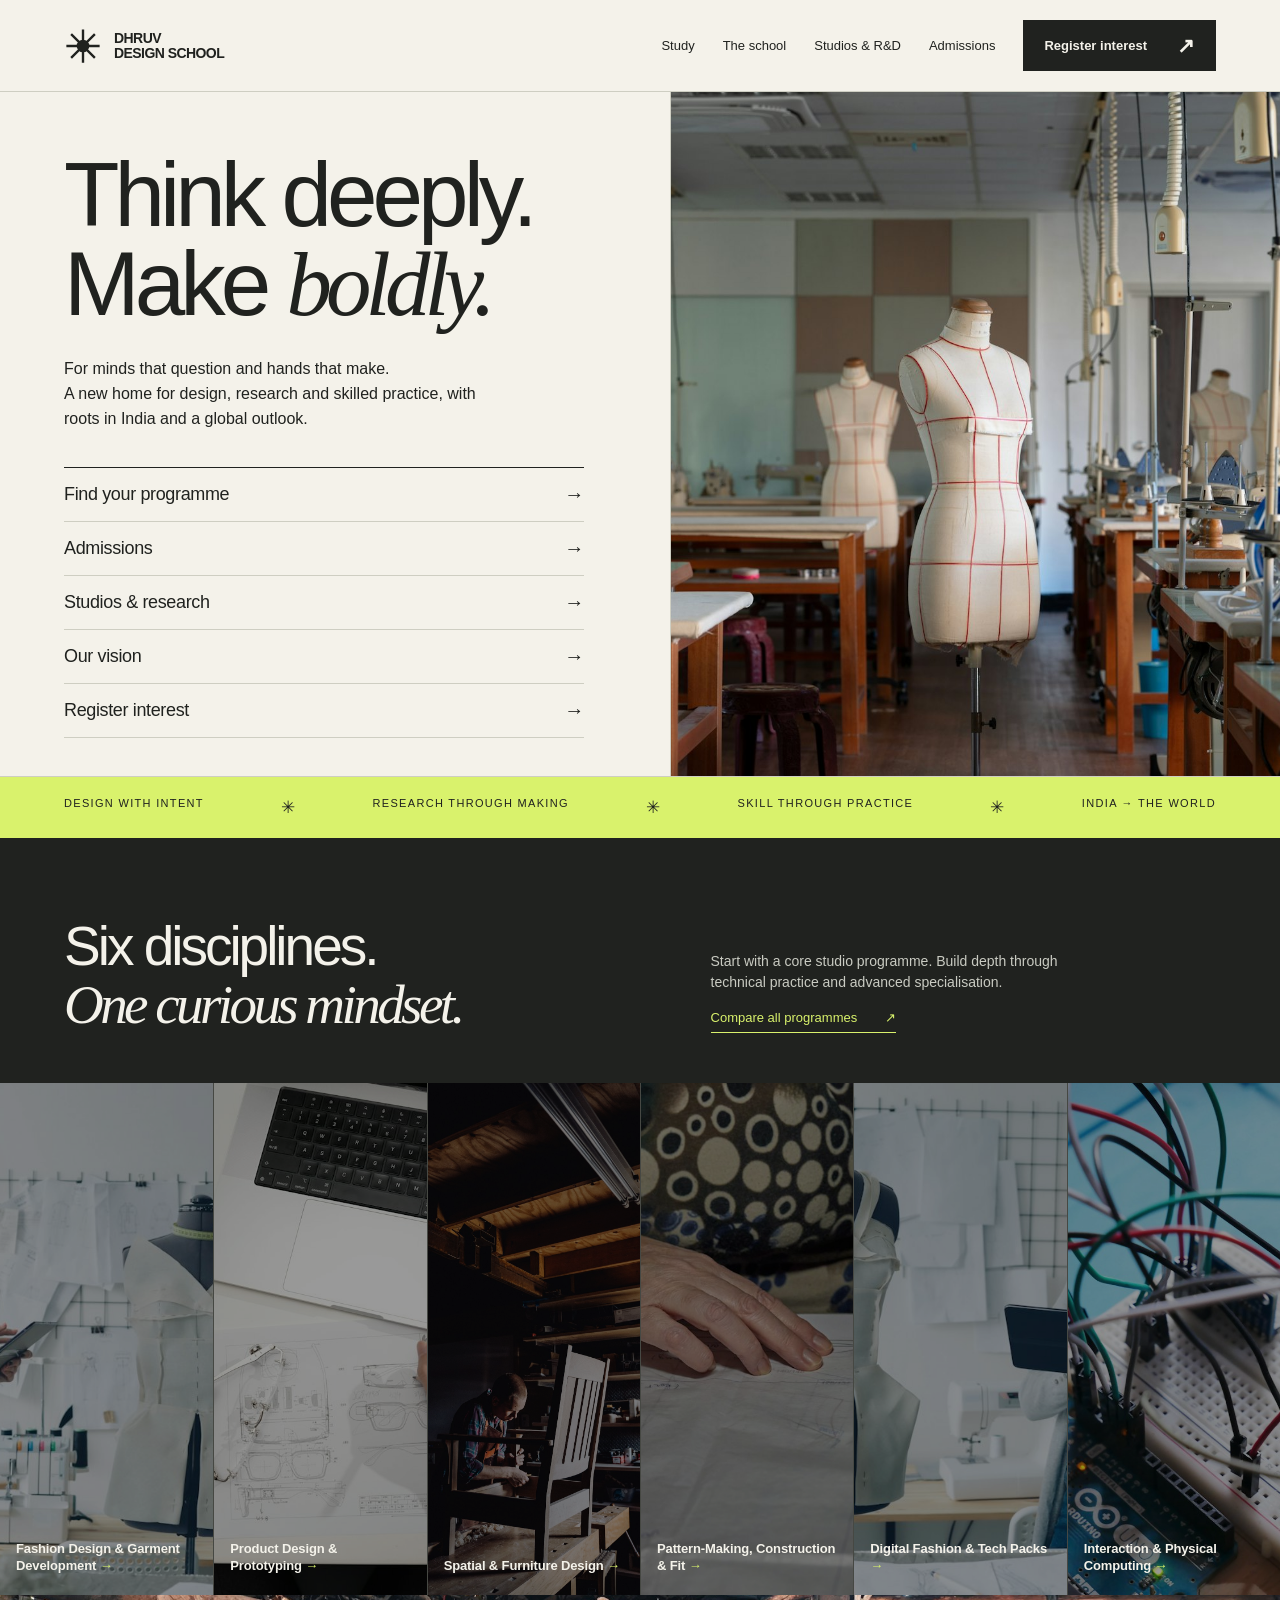
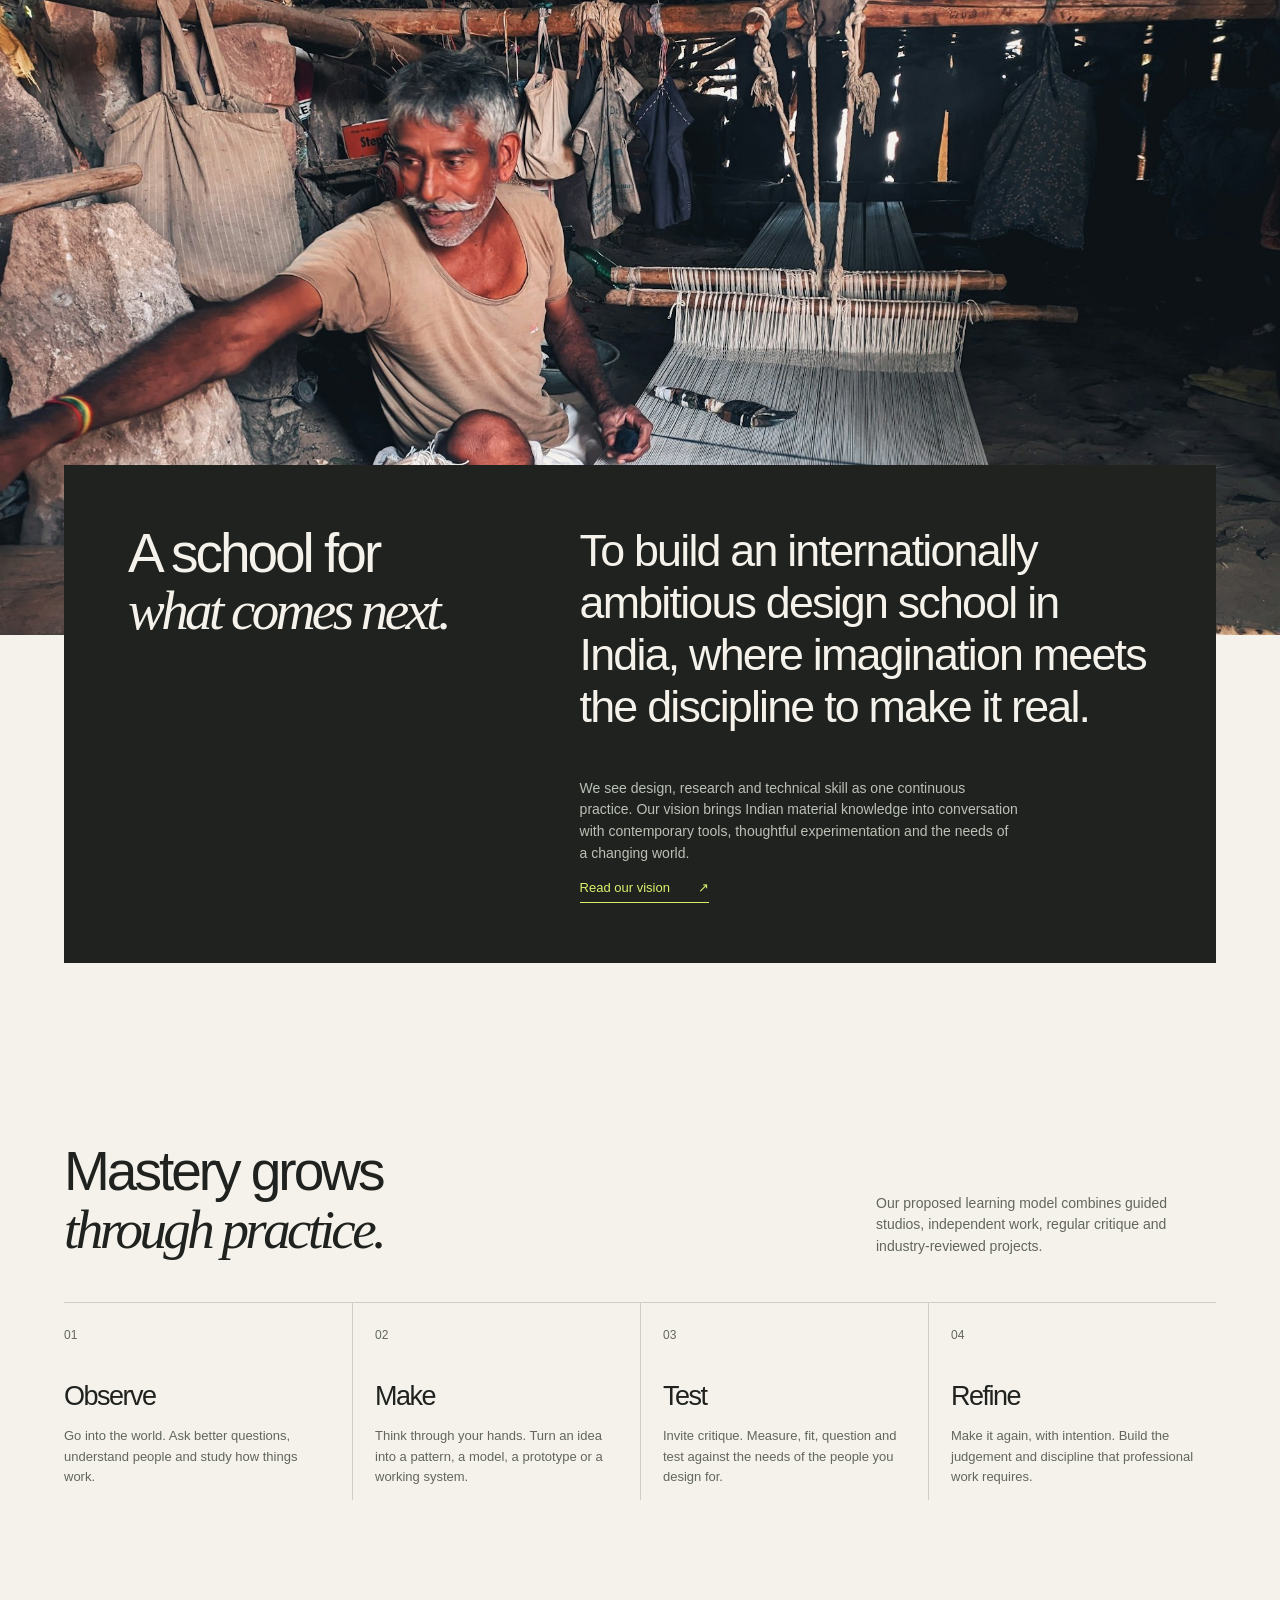
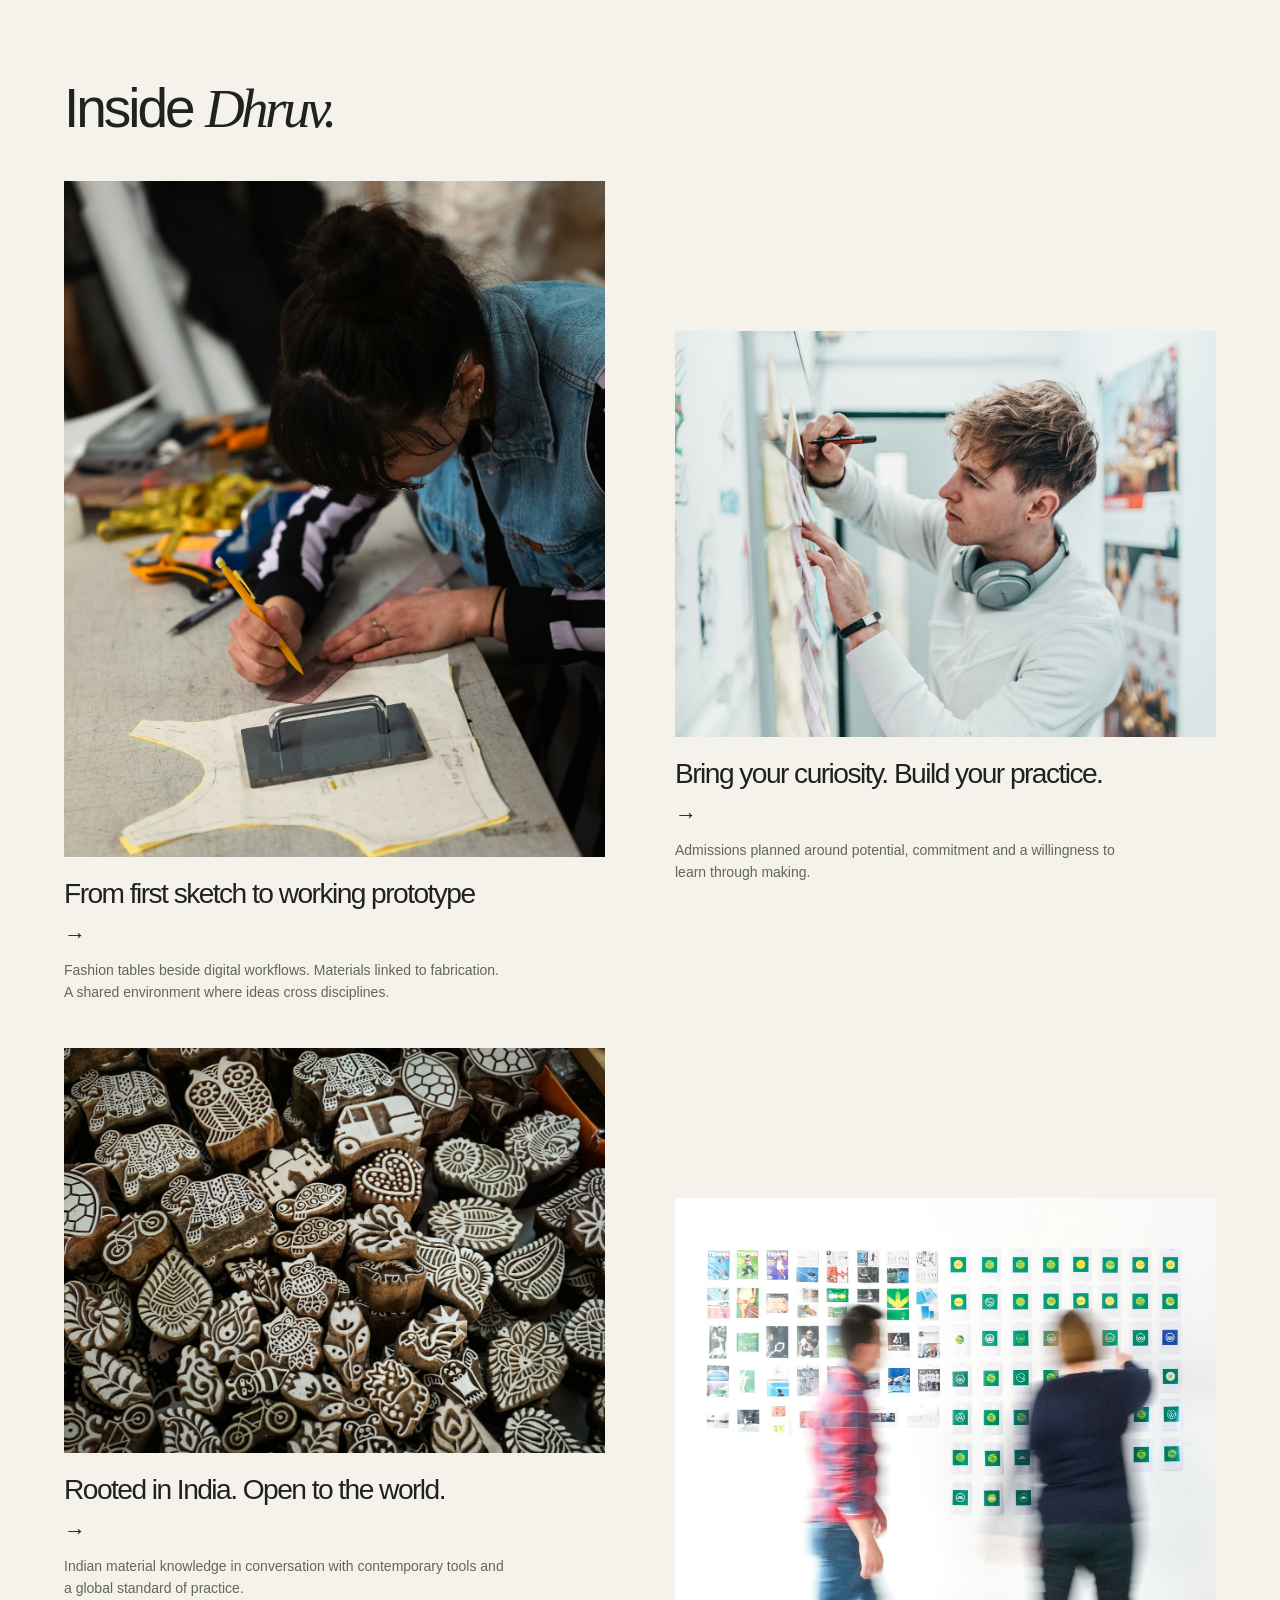
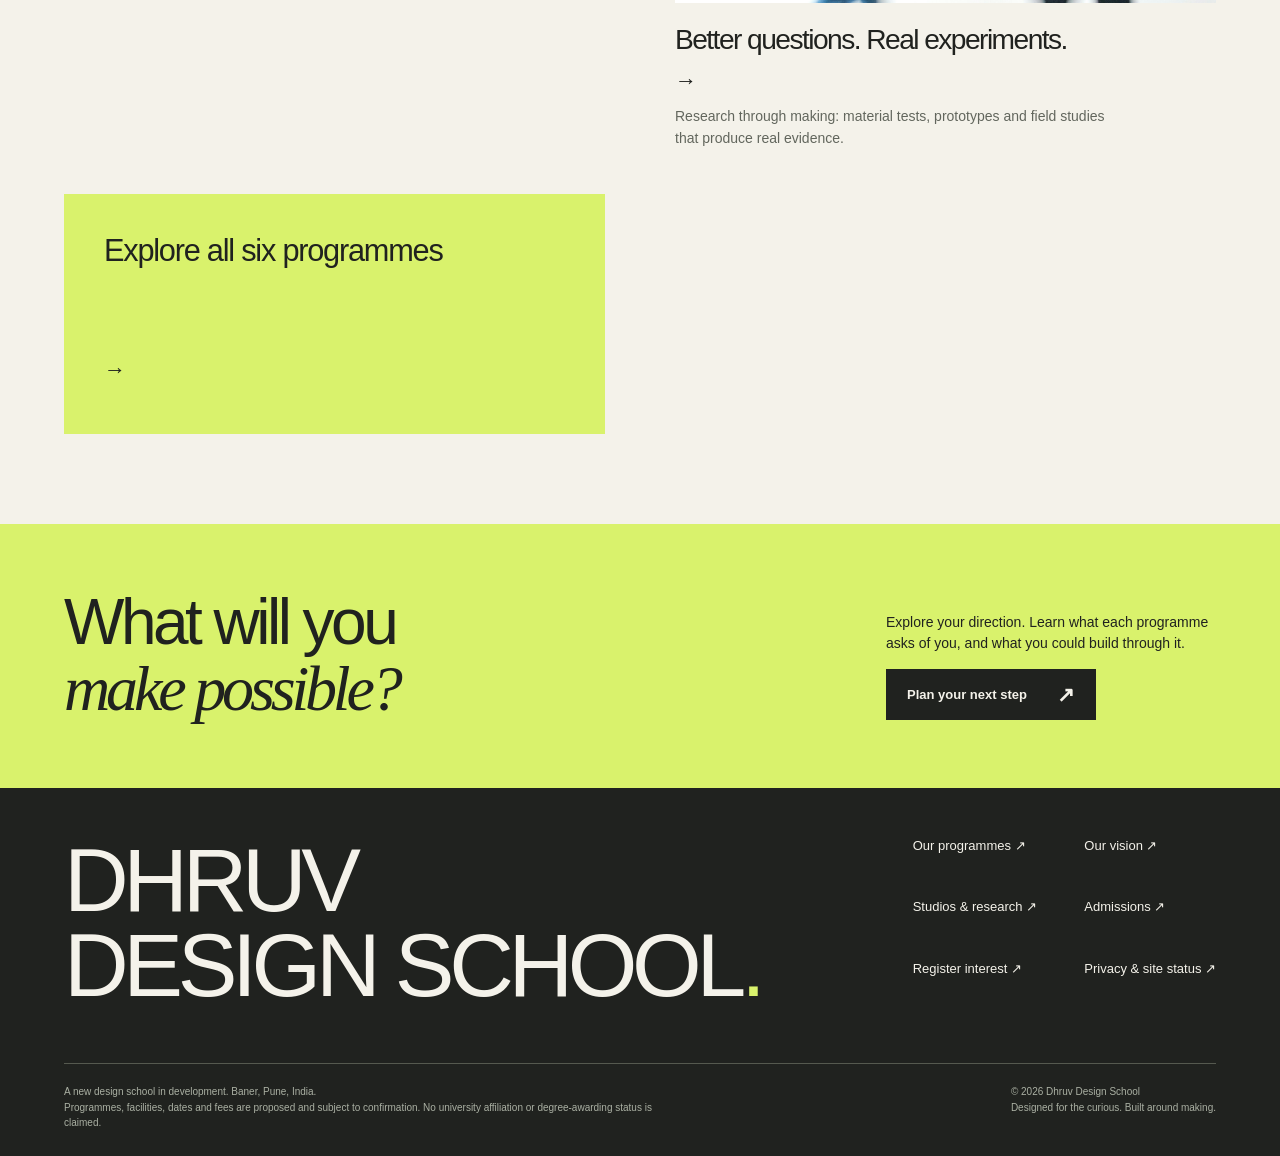
==== commit 22efa688: "Rework layouts with editorial patterns: quick links, photo statements, discipline strip, stories gri" ====
--- a/index.html
+++ b/index.html
@@ -1,5 +1,5 @@
-<!doctype html><html lang="en-IN"><head><meta charset="utf-8"><meta name="viewport" content="width=device-width, initial-scale=1"><title>Think deeply. Make boldly. | Dhruv Design School</title><meta name="description" content="A new design school taking shape in Baner, Pune. Explore proposed programmes in fashion, product, spatial design and creative technology."><meta name="theme-color" content="#f4f2ea"><meta name="robots" content="noindex, nofollow"><meta property="og:title" content="Think deeply. Make boldly. | Dhruv Design School"><meta property="og:description" content="A new design school taking shape in Baner, Pune. Explore proposed programmes in fashion, product, spatial design and creative technology."><meta property="og:type" content="website"><link rel="icon" href="assets/favicon.svg" type="image/svg+xml"><link rel="stylesheet" href="assets/site.css"><script src="assets/config.js" defer></script><script src="assets/site.js" defer></script></head><body><a class="skip" href="#main">Skip to content</a><header class="site-header"><a class="brand" href="index.html" aria-label="Dhruv Design School home"><svg viewBox="0 0 48 48" fill="none" xmlns="http://www.w3.org/2000/svg" aria-hidden="true"><path d="M24 3v42M3 24h42M9 9l30 30M9 39L39 9" stroke="currentColor" stroke-width="3"/><circle cx="24" cy="24" r="8" fill="currentColor"/></svg><span>DHRUV<br>DESIGN SCHOOL</span></a><button class="menu-toggle" aria-expanded="false" aria-controls="main-nav">Menu +</button><nav class="site-nav" id="main-nav" aria-label="Main navigation"><a href="programmes.html">Study</a><a href="about.html">The school</a><a href="studios.html">Studios & R&D</a><a href="admissions.html">Admissions</a><a class="button " href="register.html">Register interest<span class="arrow" aria-hidden="true">↗</span></a></nav></header><main id="main"><section class="hero"><div class="hero-copy"><h1>Think deeply.<br>Make <span class="serif">boldly.</span></h1><p class="intro">For minds that question and hands that make.<br>A new home for design, research and skilled practice, with roots in India and a global outlook.</p><div class="actions"><a class="button " href="programmes.html">Find your programme<span class="arrow" aria-hidden="true">↗</span></a><a class="button outline" href="about.html">Discover our vision<span class="arrow" aria-hidden="true">↗</span></a></div><div class="hero-note"><span class="star" aria-hidden="true">✳</span><span>Founding programmes in development.<br>Built for college-level learning and professional practice.</span></div></div><div class="hero-art"><img src="assets/img/hero.jpg" alt="Fashion studio with dress forms and cutting tables" decoding="async"></div></section><div class="ticker"><span>Design with intent</span><b>✳</b><span>Research through making</span><b>✳</b><span>Skill through practice</span><b>✳</b><span>India → The world</span></div>
-<section class="section container"><div class="section-head"><div><h2>Different disciplines.<br><span class="serif">One curious mindset.</span></h2></div><div><p>Start with a core studio programme. Build depth through technical practice and advanced specialisation.</p><a class="text-link" href="programmes.html" style="margin-top:20px">Explore all 6 programmes <span aria-hidden="true">↗</span></a></div></div><div class="course-grid"><article class="course-card" data-course="fashion-design" data-category="core" data-search="Fashion Design &amp; Garment Development Develop an original design voice and the construction discipline to take a clothing brief through research, fitting, sampling and production handover."><div class="course-meta"><span>01 / core</span><span>24 months</span></div><a class="course-art" style="background:#e0d7c7" href="fashion-design.html" aria-label="Explore Fashion Design &amp; Garment Development"><img src="assets/img/fashion-design.jpg" alt="Two fashion designers fitting a toile on a dress form" loading="lazy" decoding="async"><span class="course-status">First launch proposed</span></a><h3><a href="fashion-design.html">Fashion Design & Garment Development</a></h3><p>Develop an original design voice and the construction discipline to take a clothing brief through research, fitting, sampling and production handover.</p><a class="text-link" href="fashion-design.html">Explore the programme <span aria-hidden="true">↗</span></a></article><article class="course-card" data-course="product-design" data-category="core" data-search="Product Design &amp; Prototyping Prepare designers to investigate a user need, develop and test a physical product, and communicate a credible manufacturing proposal."><div class="course-meta"><span>02 / core</span><span>24 months</span></div><a class="course-art" style="background:#c9c4e7" href="product-design.html" aria-label="Explore Product Design &amp; Prototyping"><img src="assets/img/product-design.jpg" alt="Designer sketching eyewear with callipers and technical drawings" loading="lazy" decoding="async"><span class="course-status">First launch proposed</span></a><h3><a href="product-design.html">Product Design & Prototyping</a></h3><p>Prepare designers to investigate a user need, develop and test a physical product, and communicate a credible manufacturing proposal.</p><a class="text-link" href="product-design.html">Explore the programme <span aria-hidden="true">↗</span></a></article><article class="course-card" data-course="spatial-furniture" data-category="core" data-search="Spatial &amp; Furniture Design Develop practical designers who can translate human needs into spatial proposals, detailed furniture and coordinated drawings for a project team."><div class="course-meta"><span>03 / core</span><span>24 months</span></div><a class="course-art" style="background:#d9e0c8" href="spatial-furniture.html" aria-label="Explore Spatial &amp; Furniture Design"><img src="assets/img/spatial-furniture.jpg" alt="Furniture maker building a chair in a workshop" loading="lazy" decoding="async"><span class="course-status">Second launch proposed</span></a><h3><a href="spatial-furniture.html">Spatial & Furniture Design</a></h3><p>Develop practical designers who can translate human needs into spatial proposals, detailed furniture and coordinated drawings for a project team.</p><a class="text-link" href="spatial-furniture.html">Explore the programme <span aria-hidden="true">↗</span></a></article></div></section>
-<section class="manifesto"><div><h2>A school for<br><span class="serif">what comes next.</span></h2></div><div><p class="big">To build an internationally ambitious design school in India, where imagination meets the discipline to make it real.</p><p class="small-copy">We see design, research and technical skill as one continuous practice. Our vision brings Indian material knowledge into conversation with contemporary tools, thoughtful experimentation and the needs of a changing world.</p><a class="text-link" href="about.html">Read our vision <span aria-hidden="true">↗</span></a></div></section>
+<!doctype html><html lang="en-IN"><head><meta charset="utf-8"><meta name="viewport" content="width=device-width, initial-scale=1"><title>Think deeply. Make boldly. | Dhruv Design School</title><meta name="description" content="A new design school taking shape in Baner, Pune. Explore proposed programmes in fashion, product, spatial design and creative technology."><meta name="theme-color" content="#f4f2ea"><meta name="robots" content="noindex, nofollow"><meta property="og:title" content="Think deeply. Make boldly. | Dhruv Design School"><meta property="og:description" content="A new design school taking shape in Baner, Pune. Explore proposed programmes in fashion, product, spatial design and creative technology."><meta property="og:type" content="website"><link rel="icon" href="assets/favicon.svg" type="image/svg+xml"><link rel="stylesheet" href="assets/site.css"><script src="assets/config.js" defer></script><script src="assets/site.js" defer></script></head><body><a class="skip" href="#main">Skip to content</a><header class="site-header"><a class="brand" href="index.html" aria-label="Dhruv Design School home"><svg viewBox="0 0 48 48" fill="none" xmlns="http://www.w3.org/2000/svg" aria-hidden="true"><path d="M24 3v42M3 24h42M9 9l30 30M9 39L39 9" stroke="currentColor" stroke-width="3"/><circle cx="24" cy="24" r="8" fill="currentColor"/></svg><span>DHRUV<br>DESIGN SCHOOL</span></a><button class="menu-toggle" aria-expanded="false" aria-controls="main-nav">Menu +</button><nav class="site-nav" id="main-nav" aria-label="Main navigation"><a href="programmes.html">Study</a><a href="about.html">The school</a><a href="studios.html">Studios & R&D</a><a href="admissions.html">Admissions</a><a class="button " href="register.html">Register interest<span class="arrow" aria-hidden="true">↗</span></a></nav></header><main id="main"><section class="hero"><div class="hero-copy"><h1>Think deeply.<br>Make <span class="serif">boldly.</span></h1><p class="intro">For minds that question and hands that make.<br>A new home for design, research and skilled practice, with roots in India and a global outlook.</p><ul class="quick-links"><li><a href="programmes.html">Find your programme<span aria-hidden="true">→</span></a></li><li><a href="admissions.html">Admissions<span aria-hidden="true">→</span></a></li><li><a href="studios.html">Studios & research<span aria-hidden="true">→</span></a></li><li><a href="about.html">Our vision<span aria-hidden="true">→</span></a></li><li><a href="register.html">Register interest<span aria-hidden="true">→</span></a></li></ul></div><div class="hero-art"><img src="assets/img/hero.jpg" alt="Fashion studio with dress forms and cutting tables" decoding="async"></div></section><div class="ticker"><span>Design with intent</span><b>✳</b><span>Research through making</span><b>✳</b><span>Skill through practice</span><b>✳</b><span>India → The world</span></div>
+<section class="disciplines"><div class="disciplines-head container"><h2>Six disciplines.<br><span class="serif">One curious mindset.</span></h2><div><p>Start with a core studio programme. Build depth through technical practice and advanced specialisation.</p><a class="text-link" href="programmes.html">Compare all programmes <span aria-hidden="true">↗</span></a></div></div><div class="strip"><a href="fashion-design.html"><img src="assets/img/fashion-design.jpg" alt="Two fashion designers fitting a toile on a dress form" loading="lazy" decoding="async"><span>Fashion Design & Garment Development</span></a><a href="product-design.html"><img src="assets/img/product-design.jpg" alt="Designer sketching eyewear with callipers and technical drawings" loading="lazy" decoding="async"><span>Product Design & Prototyping</span></a><a href="spatial-furniture.html"><img src="assets/img/spatial-furniture.jpg" alt="Furniture maker building a chair in a workshop" loading="lazy" decoding="async"><span>Spatial & Furniture Design</span></a><a href="pattern-construction.html"><img src="assets/img/pattern-construction.jpg" alt="Hands cutting a paper sewing pattern with tailoring shears" loading="lazy" decoding="async"><span>Pattern-Making, Construction & Fit</span></a><a href="digital-fashion.html"><img src="assets/img/digital-fashion.jpg" alt="Designer reviewing a garment design on a tablet beside a dress form" loading="lazy" decoding="async"><span>Digital Fashion & Tech Packs</span></a><a href="interaction-computing.html"><img src="assets/img/interaction-computing.jpg" alt="Arduino board wired to a breadboard prototype" loading="lazy" decoding="async"><span>Interaction & Physical Computing</span></a></div></section>
+<section class="statement"><div class="statement-img"><img src="assets/img/india-craft.jpg" alt="Weaver at a handloom with a block-printed textile" loading="lazy" decoding="async"></div><div class="manifesto statement-panel"><div><h2>A school for<br><span class="serif">what comes next.</span></h2></div><div><p class="big">To build an internationally ambitious design school in India, where imagination meets the discipline to make it real.</p><p class="small-copy">We see design, research and technical skill as one continuous practice. Our vision brings Indian material knowledge into conversation with contemporary tools, thoughtful experimentation and the needs of a changing world.</p><a class="text-link" href="about.html">Read our vision <span aria-hidden="true">↗</span></a></div></div></section>
 <section class="section container"><div class="section-head"><div><h2>Mastery grows<br><span class="serif">through practice.</span></h2></div><p>Our proposed learning model combines guided studios, independent work, regular critique and industry-reviewed projects.</p></div><div class="method-grid"><article class="method-step"><span class="num">01</span><h3>Observe</h3><p>Go into the world. Ask better questions, understand people and study how things work.</p></article><article class="method-step"><span class="num">02</span><h3>Make</h3><p>Think through your hands. Turn an idea into a pattern, a model, a prototype or a working system.</p></article><article class="method-step"><span class="num">03</span><h3>Test</h3><p>Invite critique. Measure, fit, question and test against the needs of the people you design for.</p></article><article class="method-step"><span class="num">04</span><h3>Refine</h3><p>Make it again, with intention. Build the judgement and discipline that professional work requires.</p></article></div></section>
-<section class="container" style="padding-bottom:85px"><div class="studio-feature"><div class="graphic"><img src="assets/img/studio-home.jpg" alt="Design student drawing at a studio worktable" loading="lazy" decoding="async"></div><div class="copy"><h2>From first sketch<br>to working <span class="serif">prototype.</span></h2><p>Fashion tables beside digital workflows. Materials linked to fabrication. Physical objects connected to interaction. A shared environment designed to help ideas cross disciplines.</p><div class="tag-list"><span>Fashion & textiles</span><span>Digital fabrication</span><span>Product & material studies</span><span>Spatial design</span><span>Creative technology</span></div><a class="text-link" href="studios.html">Explore the studio vision <span aria-hidden="true">↗</span></a></div></div></section><section class="cta-band"><div><h2>What will you<br><span class="serif">make possible?</span></h2></div><div><p>Explore your direction. Learn what each programme asks of you, and what you could build through it.</p><a class="button " href="register.html">Plan your next step<span class="arrow" aria-hidden="true">↗</span></a></div></section></main><footer class="site-footer"><div class="footer-top"><a class="footer-title" href="index.html">DHRUV<br>DESIGN SCHOOL<span style="color:var(--lime)">.</span></a><div class="footer-nav"><a href="programmes.html">Our programmes ↗</a><a href="about.html">Our vision ↗</a><a href="studios.html">Studios & research ↗</a><a href="admissions.html">Admissions ↗</a><a href="register.html">Register interest ↗</a><a href="privacy.html">Privacy & site status ↗</a></div></div><div class="footer-bottom"><p>A new design school in development. Baner, Pune, India.<br>Programmes, facilities, dates and fees are proposed and subject to confirmation. No university affiliation or degree-awarding status is claimed.</p><span>© 2026 Dhruv Design School<br>Designed for the curious. Built around making.</span></div></footer></body></html>+<section class="section container"><div class="section-head"><h2>Inside <span class="serif">Dhruv.</span></h2></div><div class="stories"><a class="story" href="studios.html"><div class="story-img"><img src="assets/img/studio-home.jpg" alt="Design student drawing at a studio worktable" loading="lazy" decoding="async"></div><h3>From first sketch to working prototype</h3><span class="story-arrow" aria-hidden="true">→</span><p>Fashion tables beside digital workflows. Materials linked to fabrication. A shared environment where ideas cross disciplines.</p></a><a class="story" href="admissions.html"><div class="story-img"><img src="assets/img/pinboard.jpg" alt="Designer pinning drawings to a studio wall" loading="lazy" decoding="async"></div><h3>Bring your curiosity. Build your practice.</h3><span class="story-arrow" aria-hidden="true">→</span><p>Admissions planned around potential, commitment and a willingness to learn through making.</p></a><a class="story" href="about.html"><div class="story-img"><img src="assets/img/craft-blocks.jpg" alt="Carved wooden blocks for Indian textile printing" loading="lazy" decoding="async"></div><h3>Rooted in India. Open to the world.</h3><span class="story-arrow" aria-hidden="true">→</span><p>Indian material knowledge in conversation with contemporary tools and a global standard of practice.</p></a><a class="story" href="studios.html"><div class="story-img"><img src="assets/img/critique-wall.jpg" alt="Designers arranging printed studies on a critique wall" loading="lazy" decoding="async"></div><h3>Better questions. Real experiments.</h3><span class="story-arrow" aria-hidden="true">→</span><p>Research through making: material tests, prototypes and field studies that produce real evidence.</p></a><a class="story-more" href="programmes.html"><span>Explore all six programmes</span><span class="story-arrow" aria-hidden="true">→</span></a></div></section><section class="cta-band"><div><h2>What will you<br><span class="serif">make possible?</span></h2></div><div><p>Explore your direction. Learn what each programme asks of you, and what you could build through it.</p><a class="button " href="register.html">Plan your next step<span class="arrow" aria-hidden="true">↗</span></a></div></section></main><footer class="site-footer"><div class="footer-top"><a class="footer-title" href="index.html">DHRUV<br>DESIGN SCHOOL<span style="color:var(--lime)">.</span></a><div class="footer-nav"><a href="programmes.html">Our programmes ↗</a><a href="about.html">Our vision ↗</a><a href="studios.html">Studios & research ↗</a><a href="admissions.html">Admissions ↗</a><a href="register.html">Register interest ↗</a><a href="privacy.html">Privacy & site status ↗</a></div></div><div class="footer-bottom"><p>A new design school in development. Baner, Pune, India.<br>Programmes, facilities, dates and fees are proposed and subject to confirmation. No university affiliation or degree-awarding status is claimed.</p><span>© 2026 Dhruv Design School<br>Designed for the curious. Built around making.</span></div></footer></body></html>
--- a/assets/site.css
+++ b/assets/site.css
@@ -6,4 +6,11 @@
 @media(max-width:760px){.site-header{padding-top:16px;padding-bottom:16px}.menu-toggle{display:block}.site-nav{display:none;position:absolute;top:100%;left:0;right:0;background:var(--paper);padding:25px var(--space);border-bottom:1px solid var(--ink);flex-direction:column;align-items:stretch;gap:16px}.site-nav.open{display:flex}.site-nav .button{justify-content:space-between}.hero{grid-template-columns:1fr}.hero-copy{padding:40px var(--space)}.hero h1{font-size:clamp(60px,13.5vw,90px)}.hero-note{padding-top:30px}.hero-art{height:440px;min-height:0;border-left:none;border-top:1px solid var(--line)}.ticker{font-size:9px;gap:14px;justify-content:center}.ticker b{display:none}.section{padding-top:55px;padding-bottom:55px}.section-head{align-items:start;flex-direction:column;gap:20px}.section-head p{max-width:500px}.course-grid{grid-template-columns:1fr 1fr;gap:35px 18px}.course-card h3{font-size:25px}.course-art{height:200px}.manifesto,.studio-feature,.two-col,.split-panel,.registration-shell{grid-template-columns:1fr;gap:30px}.manifesto{padding-top:55px;padding-bottom:55px}.method-grid{grid-template-columns:1fr 1fr;gap:30px 0}.method-step:nth-child(3){padding-left:0;border-left:none}.method-step .num{margin-bottom:25px}.studio-feature .graphic{min-height:330px}.studio-feature .copy{padding:30px}.studio-feature h2{font-size:40px}.cta-band{flex-direction:column;align-items:start;padding-top:45px;padding-bottom:45px}.footer-top{flex-direction:column;gap:35px}.footer-bottom{flex-direction:column}.page-intro{padding-top:40px;padding-bottom:40px}.page-intro h1{font-size:60px}.programme-top{align-items:stretch;flex-direction:column}.search{width:100%}.course-hero{grid-template-columns:1fr;padding-top:35px;gap:30px}.course-hero h1{font-size:53px}.course-summary{width:100%}.course-summary dl{display:grid;grid-template-columns:1fr 1fr;gap:0 20px}.course-body{grid-template-columns:1fr;gap:30px;padding-top:30px}.side-nav{position:static;flex-direction:row;flex-wrap:wrap;gap:15px;border-bottom:1px solid var(--line);padding-bottom:20px}.content-section h2{font-size:34px}.principles,.briefs{grid-template-columns:1fr}.principles article{padding:25px 0}.principles h3{margin-top:15px}.split-panel{padding-top:45px;padding-bottom:45px}.lab{grid-template-columns:25px 1fr}.lab p{grid-column:2}.form-panel{padding:24px}.registration-shell{padding-top:40px}.form-panel .row{grid-template-columns:1fr;gap:0}.lab h3{font-size:28px}}
 @media(max-width:430px){.course-grid{grid-template-columns:1fr}.course-art{height:260px}.course-card h3{font-size:32px}.hero-art{height:370px}.hero .intro{font-size:15px}.actions{width:100%}.actions .button{width:100%}.page-intro h1{font-size:51px}.course-hero h1{font-size:45px}.method-step h3{font-size:24px}.course-summary{padding:22px}.footer-nav{gap:14px 22px}}
 @media(prefers-reduced-motion:reduce){html{scroll-behavior:auto}*,*:before,*:after{animation:none!important;transition:none!important}}
-.sr-only{position:absolute;width:1px;height:1px;padding:0;margin:-1px;overflow:hidden;clip:rect(0,0,0,0);white-space:nowrap;border:0}.hero-art img,.course-art img,.studio-feature .graphic img{position:absolute;inset:0;width:100%;height:100%;object-fit:cover;display:block}.course-art img{transition:transform .5s}.course-card:hover .course-art img,.course-art:focus-visible img{transform:scale(1.04)}+.sr-only{position:absolute;width:1px;height:1px;padding:0;margin:-1px;overflow:hidden;clip:rect(0,0,0,0);white-space:nowrap;border:0}.hero-art img,.course-art img,.studio-feature .graphic img{position:absolute;inset:0;width:100%;height:100%;object-fit:cover;display:block}.course-art img{transition:transform .5s}.course-card:hover .course-art img,.course-art:focus-visible img{transform:scale(1.04)}.quick-links{list-style:none;margin:8px 0 0;padding:0;width:100%;max-width:520px;border-top:1px solid var(--ink)}.quick-links a{display:flex;justify-content:space-between;align-items:center;padding:15px 0;border-bottom:1px solid var(--line);font-size:18px;letter-spacing:-.02em;transition:padding .25s,color .25s}.quick-links a span{font-size:20px;transition:transform .25s}.quick-links a:hover{padding-left:8px}.quick-links a:hover span{transform:translateX(6px)}
+.statement{position:relative;padding-bottom:90px}.statement-img{position:relative;height:clamp(320px,52vw,640px);overflow:hidden}.statement-img img{position:absolute;inset:0;width:100%;height:100%;object-fit:cover}.statement-panel{position:relative;margin:-170px var(--space) 0;padding:60px 64px}
+.disciplines{background:var(--ink);color:var(--paper);padding-top:80px}.disciplines-head{display:grid;grid-template-columns:1.2fr 1fr;gap:40px;align-items:end;padding-bottom:50px}.disciplines-head p{color:#c9cbc2;font-size:14px;max-width:360px}.disciplines-head .text-link{color:var(--lime)}
+.strip{display:grid;grid-template-columns:repeat(6,1fr);height:clamp(380px,40vw,560px)}.strip a{position:relative;overflow:hidden;border-left:1px solid rgba(244,242,234,.18)}.strip a:first-child{border-left:0}.strip img{position:absolute;inset:0;width:100%;height:100%;object-fit:cover;filter:brightness(.6) saturate(.9);transition:filter .4s,transform .6s}.strip a:hover img,.strip a:focus-visible img{filter:brightness(.9);transform:scale(1.04)}.strip span{position:absolute;left:16px;right:16px;bottom:20px;font-size:13px;font-weight:700;line-height:1.3;letter-spacing:-.01em;color:var(--paper)}.strip span:after{content:' →';color:var(--lime)}
+.stories{display:grid;grid-template-columns:1fr 1fr;gap:30px 70px;align-items:start}.story{display:block}.story:nth-child(even){margin-top:150px}.story-img{position:relative;aspect-ratio:4/3;overflow:hidden;margin-bottom:22px;background:var(--line)}.story:nth-child(4n+1) .story-img{aspect-ratio:4/5}.story-img img{position:absolute;inset:0;width:100%;height:100%;object-fit:cover;transition:transform .6s}.story:hover .story-img img{transform:scale(1.04)}.story h3{font-size:clamp(24px,2.2vw,34px);max-width:520px}.story-arrow{display:block;font-size:22px;margin:12px 0;transition:transform .25s}.story:hover .story-arrow{transform:translateX(6px)}.story p{color:var(--muted);font-size:14px;max-width:440px}.story-more{display:flex;flex-direction:column;justify-content:space-between;align-self:end;min-height:240px;padding:40px;background:var(--lime);font-size:clamp(26px,2.4vw,36px);letter-spacing:-.04em;line-height:1.1}.story-more:hover .story-arrow{transform:translateX(6px)}
+.course-banner{margin:0;border-top:1px solid var(--line)}.course-banner img{display:block;width:100%;height:clamp(260px,42vw,560px);object-fit:cover}.course-banner figcaption{font-size:11px;color:var(--muted);padding-top:12px;padding-bottom:12px;border-bottom:1px solid var(--line)}
+@media(max-width:1050px){.statement-panel{padding:44px}.strip{grid-template-columns:repeat(3,1fr);height:auto}.strip a{height:260px}.strip a:nth-child(4){border-left:0}.disciplines-head{grid-template-columns:1fr}}
+@media(max-width:760px){.statement{padding-bottom:55px}.statement-panel{margin:-80px 16px 0;padding:32px 24px}.strip{grid-template-columns:1fr 1fr}.strip a{height:200px;border-left:0;border-top:1px solid rgba(244,242,234,.18)}.strip a:nth-child(even){border-left:1px solid rgba(244,242,234,.18)}.disciplines{padding-top:55px}.stories{grid-template-columns:1fr;gap:45px}.story:nth-child(even){margin-top:0}.story:nth-child(4n+1) .story-img{aspect-ratio:4/3}.quick-links a{font-size:16px}}
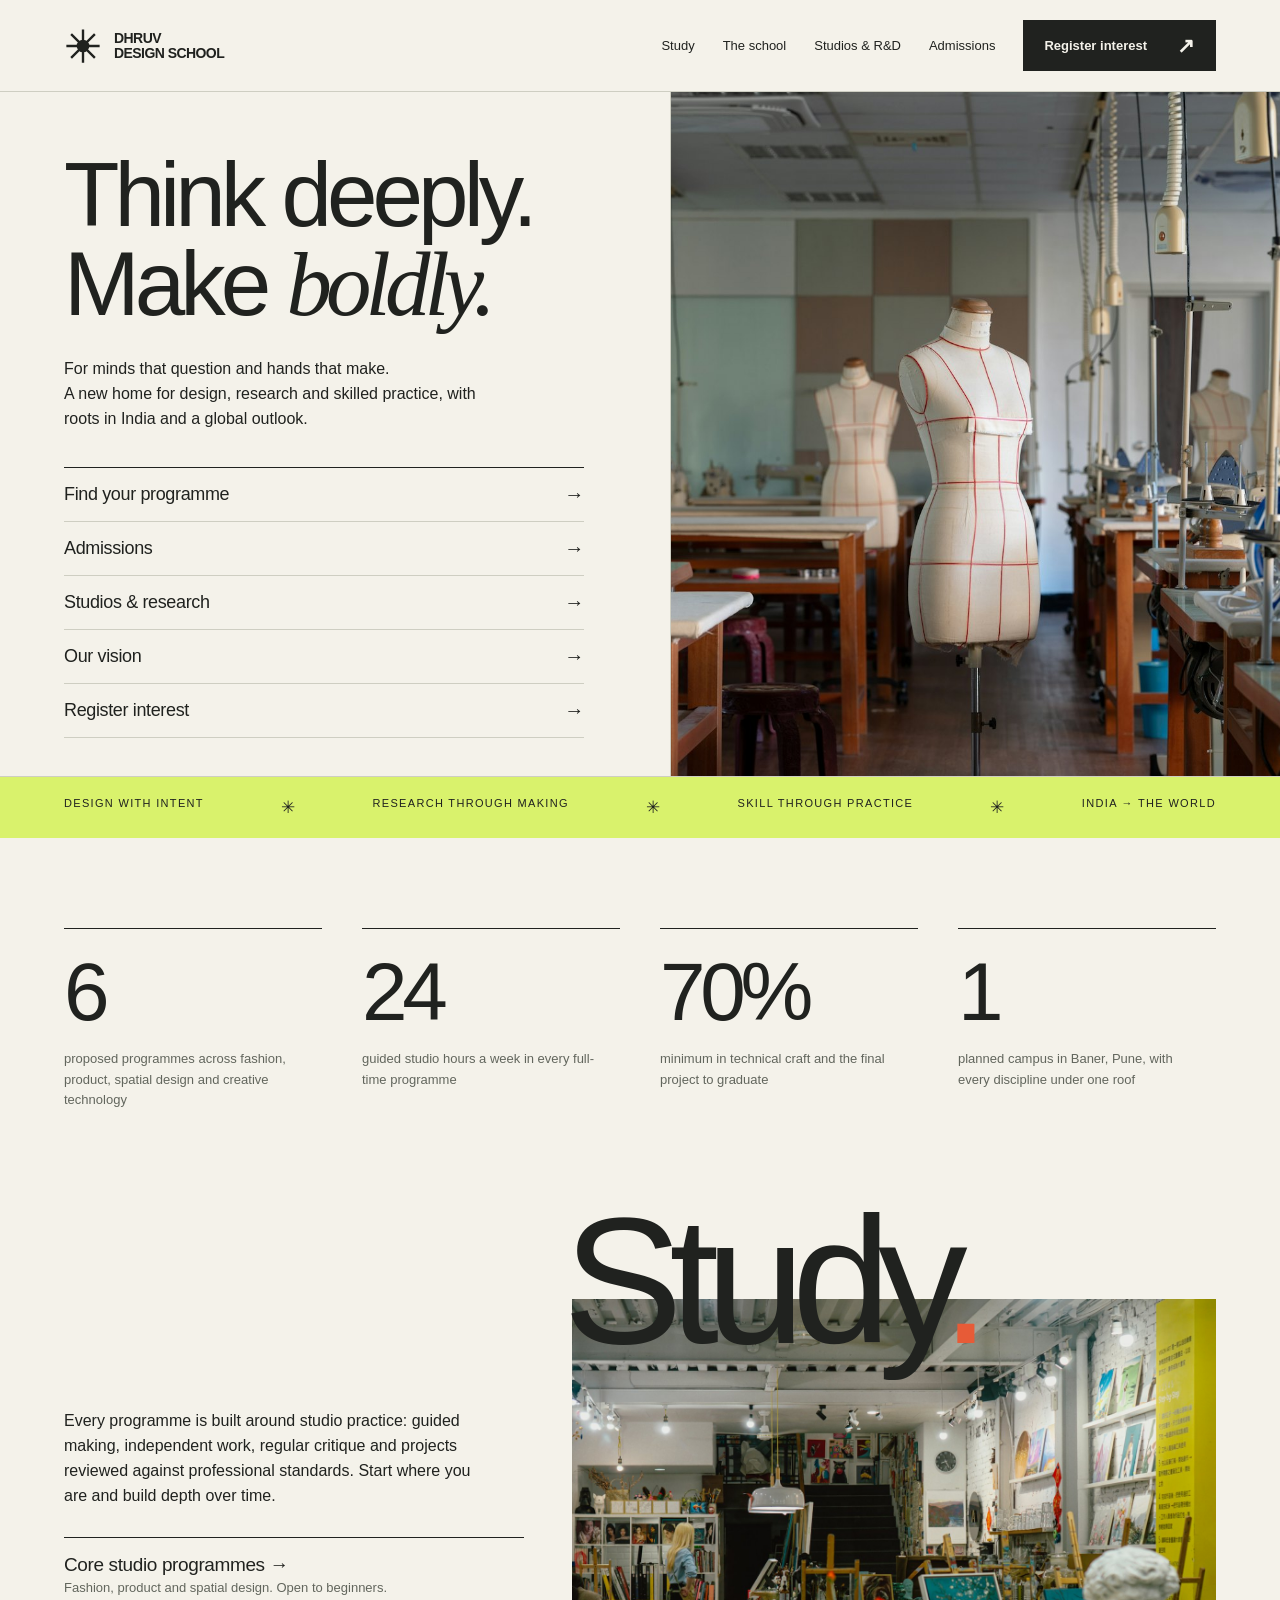
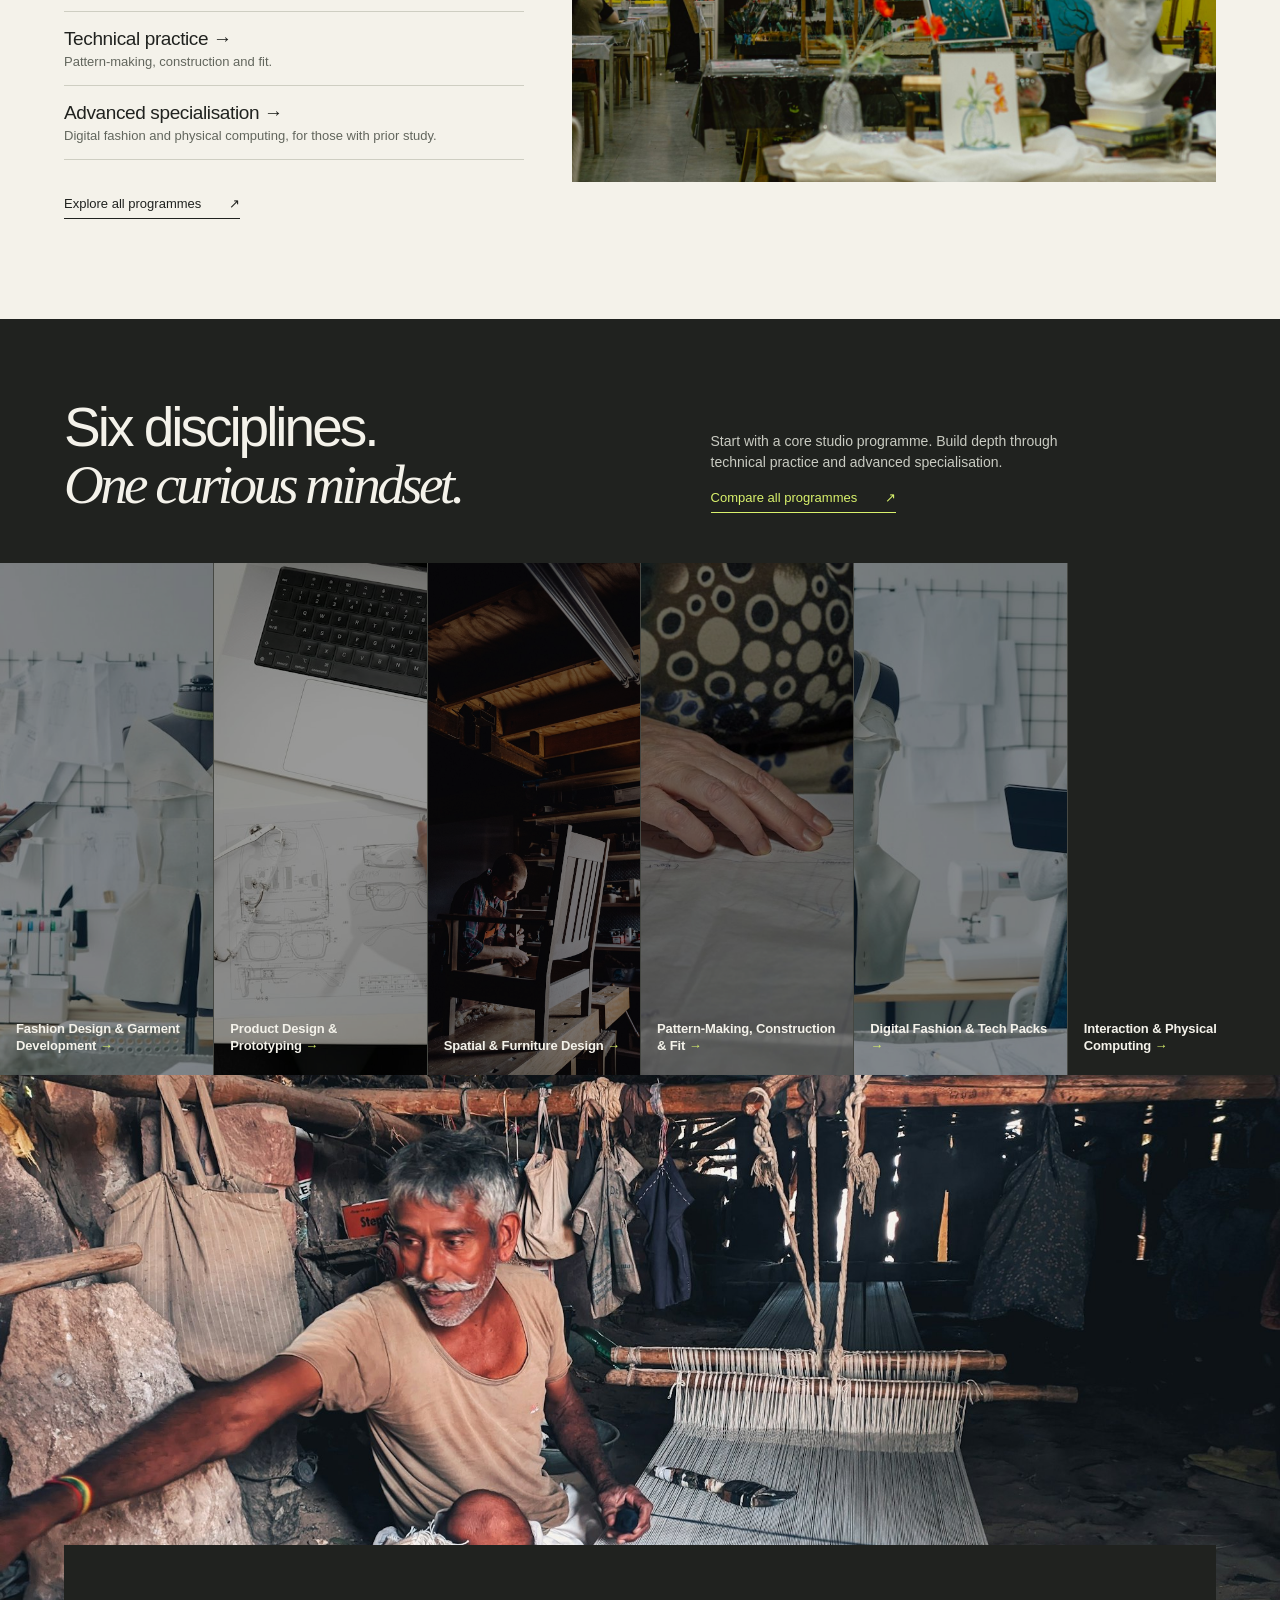
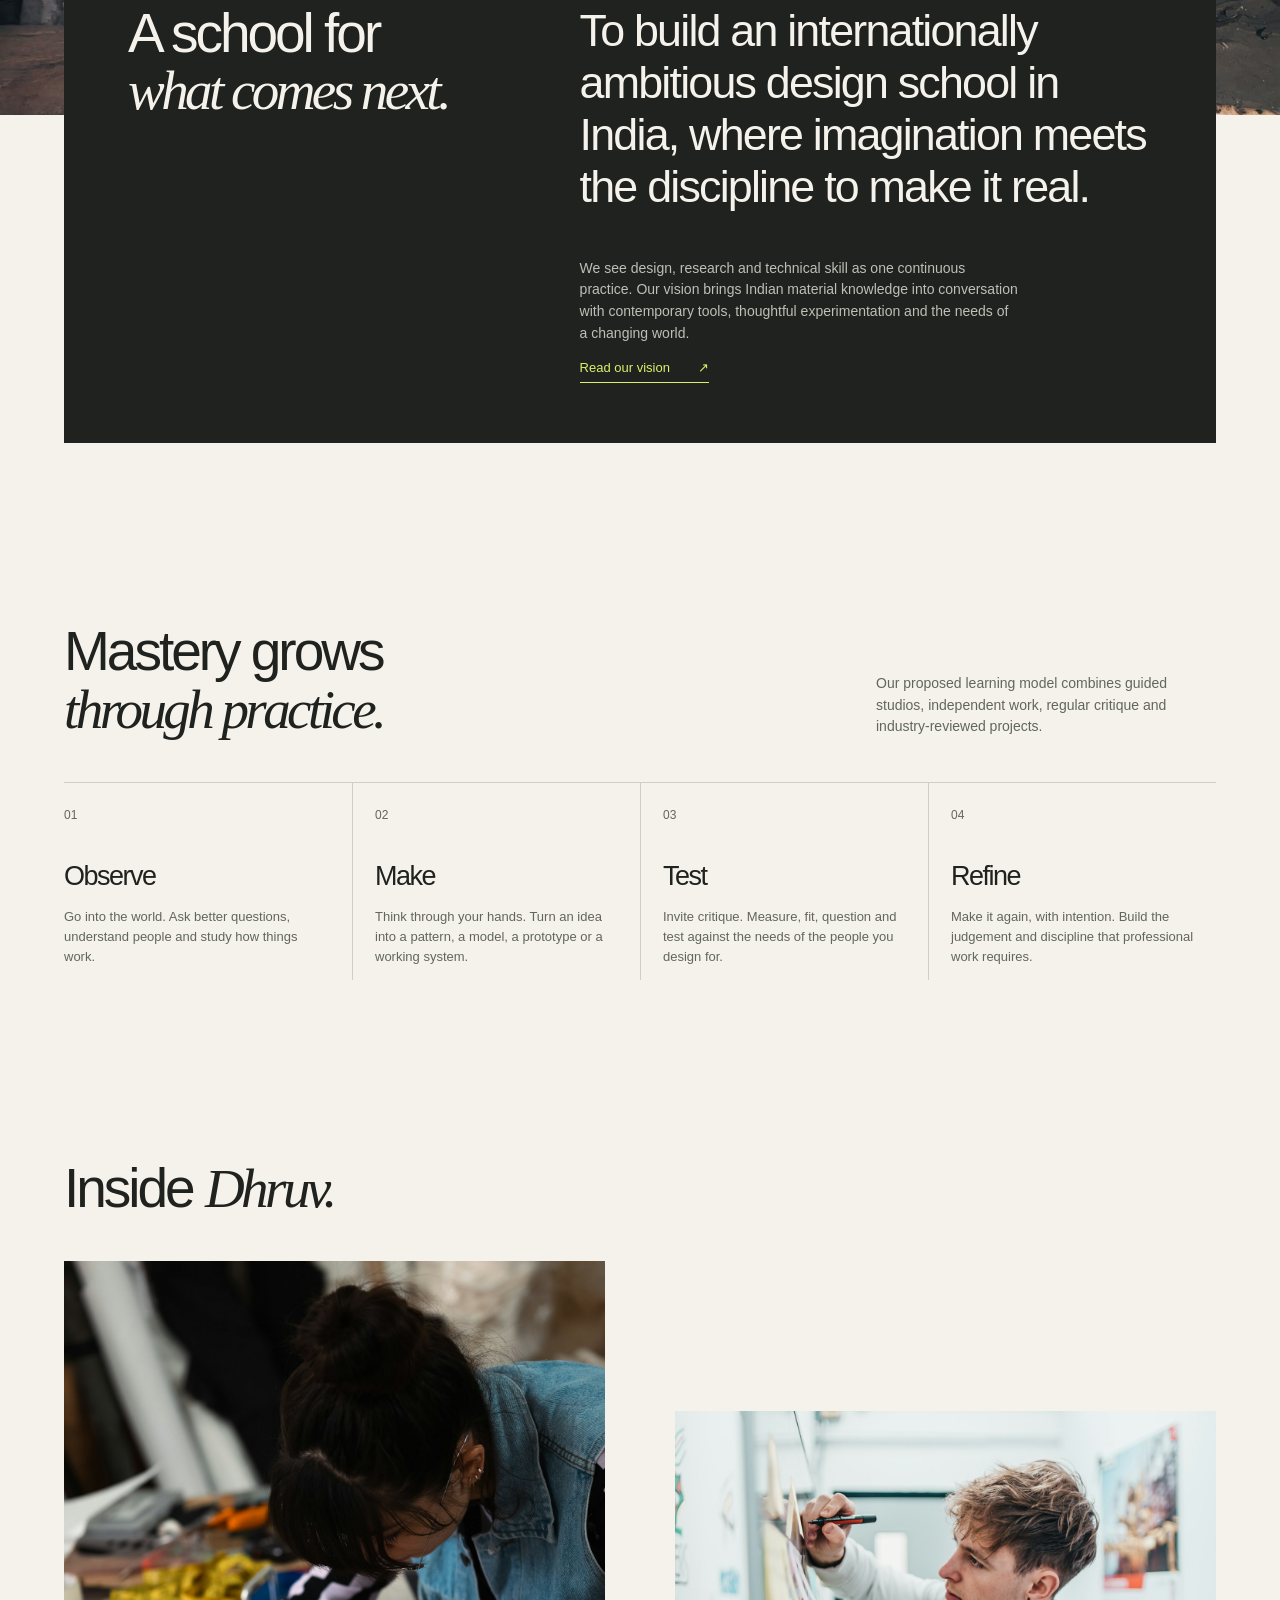
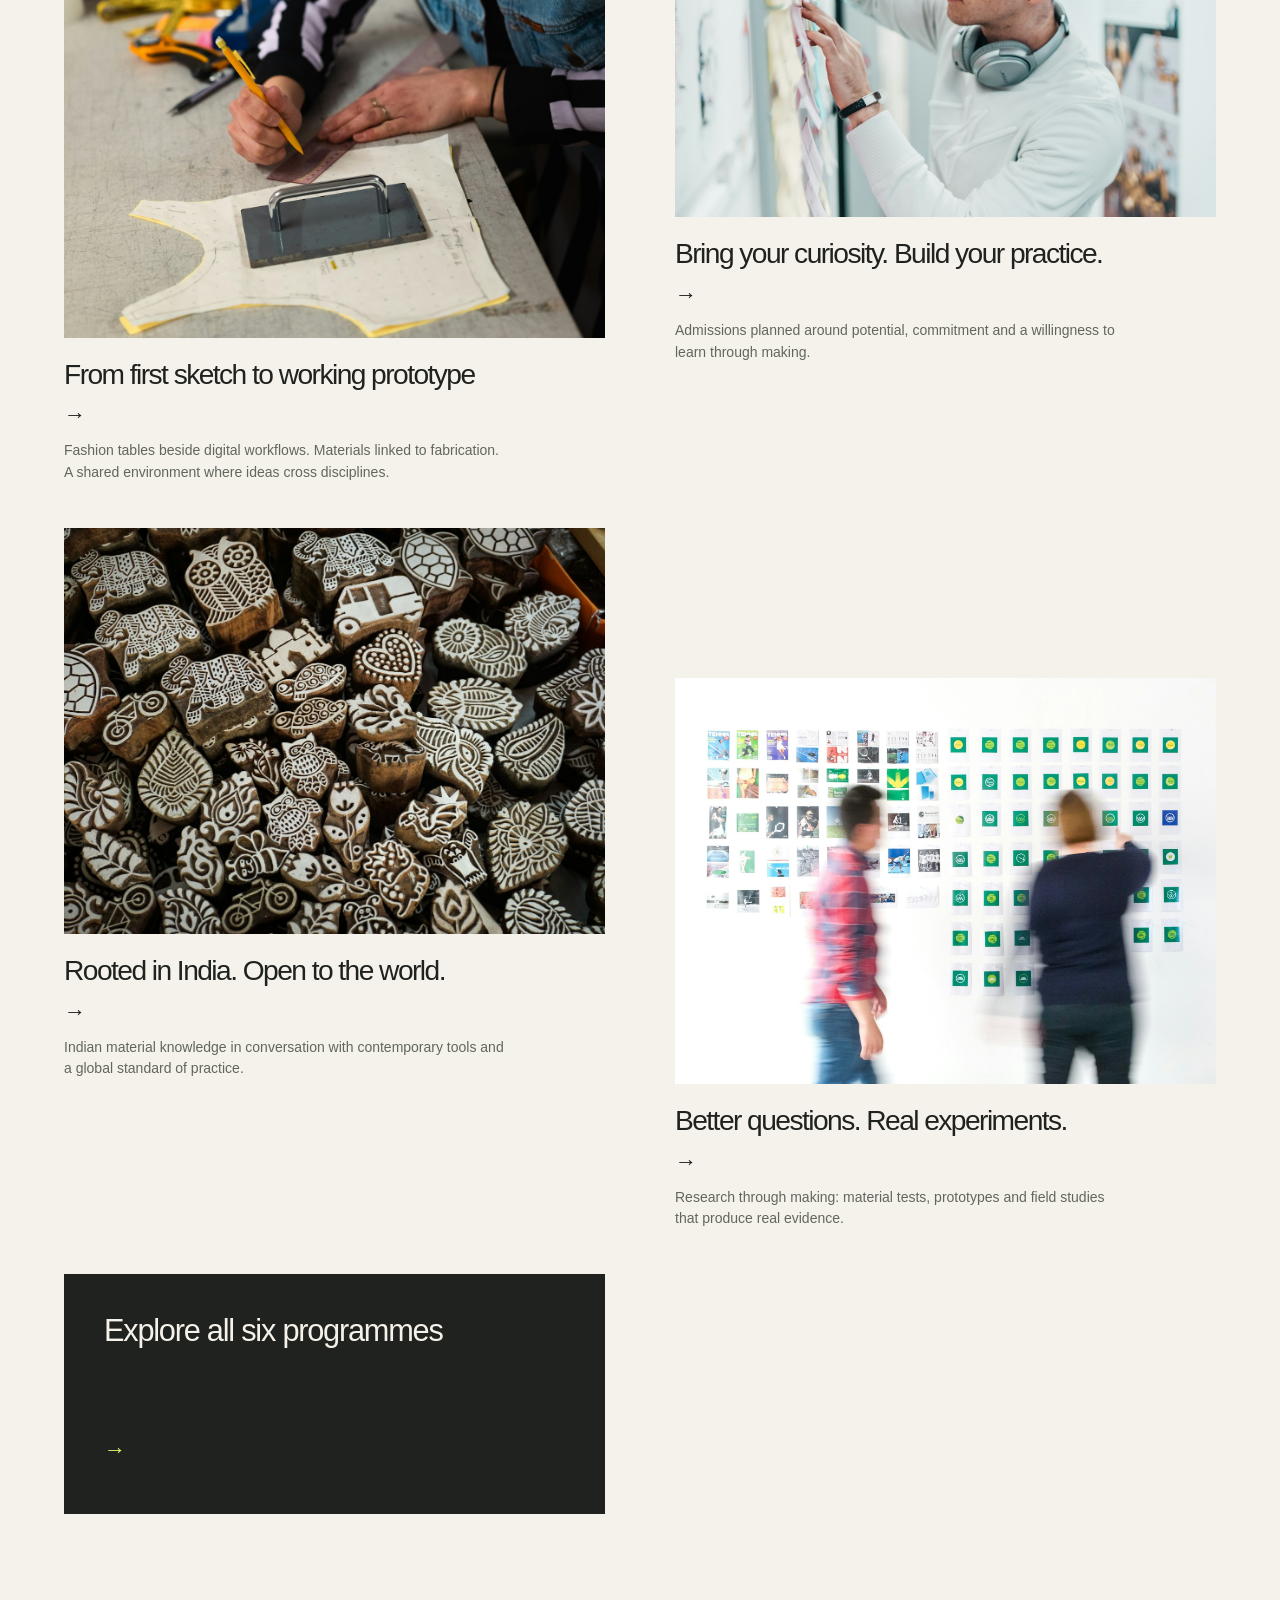
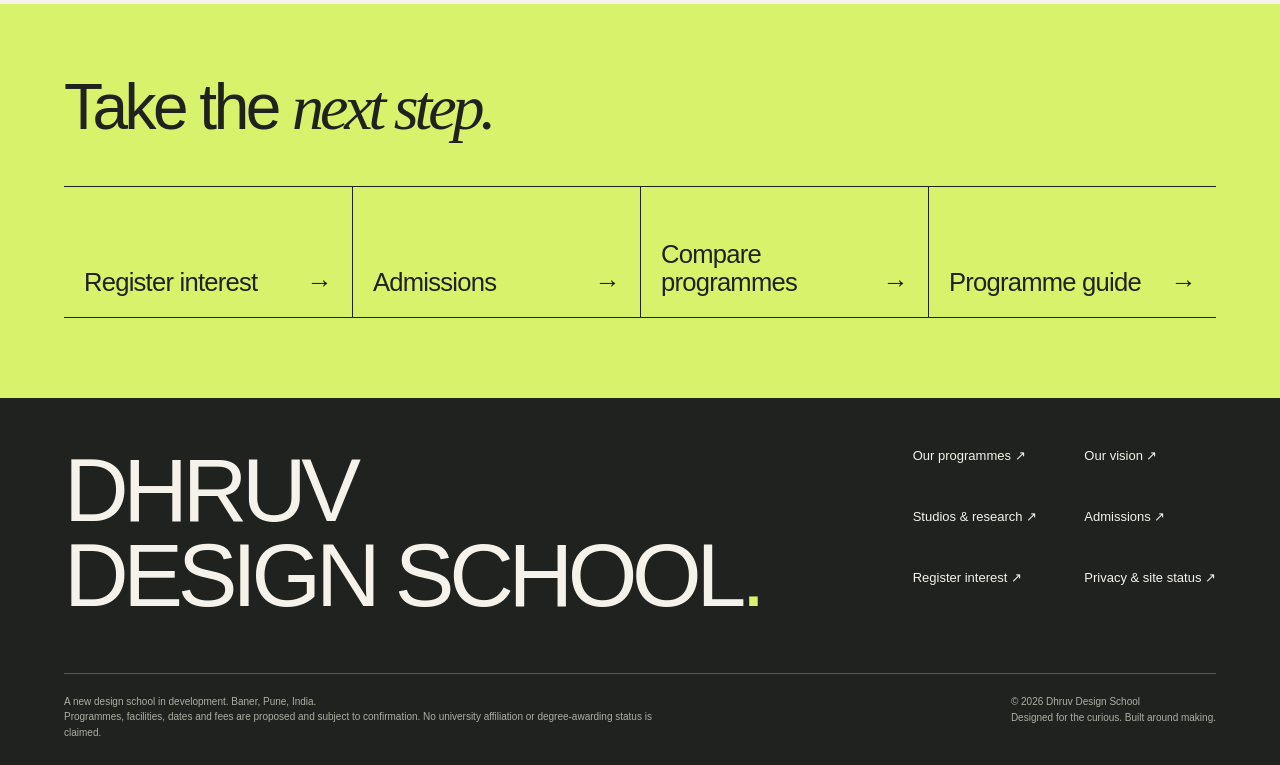
==== commit 30e0127b: "Add stats row, study pathways block and next-step band Co-Authored-By: Claude Opus 5.5 <noreply@anth" ====
--- a/index.html
+++ b/index.html
@@ -1,5 +1,5 @@
 <!doctype html><html lang="en-IN"><head><meta charset="utf-8"><meta name="viewport" content="width=device-width, initial-scale=1"><title>Think deeply. Make boldly. | Dhruv Design School</title><meta name="description" content="A new design school taking shape in Baner, Pune. Explore proposed programmes in fashion, product, spatial design and creative technology."><meta name="theme-color" content="#f4f2ea"><meta name="robots" content="noindex, nofollow"><meta property="og:title" content="Think deeply. Make boldly. | Dhruv Design School"><meta property="og:description" content="A new design school taking shape in Baner, Pune. Explore proposed programmes in fashion, product, spatial design and creative technology."><meta property="og:type" content="website"><link rel="icon" href="assets/favicon.svg" type="image/svg+xml"><link rel="stylesheet" href="assets/site.css"><script src="assets/config.js" defer></script><script src="assets/site.js" defer></script></head><body><a class="skip" href="#main">Skip to content</a><header class="site-header"><a class="brand" href="index.html" aria-label="Dhruv Design School home"><svg viewBox="0 0 48 48" fill="none" xmlns="http://www.w3.org/2000/svg" aria-hidden="true"><path d="M24 3v42M3 24h42M9 9l30 30M9 39L39 9" stroke="currentColor" stroke-width="3"/><circle cx="24" cy="24" r="8" fill="currentColor"/></svg><span>DHRUV<br>DESIGN SCHOOL</span></a><button class="menu-toggle" aria-expanded="false" aria-controls="main-nav">Menu +</button><nav class="site-nav" id="main-nav" aria-label="Main navigation"><a href="programmes.html">Study</a><a href="about.html">The school</a><a href="studios.html">Studios & R&D</a><a href="admissions.html">Admissions</a><a class="button " href="register.html">Register interest<span class="arrow" aria-hidden="true">↗</span></a></nav></header><main id="main"><section class="hero"><div class="hero-copy"><h1>Think deeply.<br>Make <span class="serif">boldly.</span></h1><p class="intro">For minds that question and hands that make.<br>A new home for design, research and skilled practice, with roots in India and a global outlook.</p><ul class="quick-links"><li><a href="programmes.html">Find your programme<span aria-hidden="true">→</span></a></li><li><a href="admissions.html">Admissions<span aria-hidden="true">→</span></a></li><li><a href="studios.html">Studios & research<span aria-hidden="true">→</span></a></li><li><a href="about.html">Our vision<span aria-hidden="true">→</span></a></li><li><a href="register.html">Register interest<span aria-hidden="true">→</span></a></li></ul></div><div class="hero-art"><img src="assets/img/hero.jpg" alt="Fashion studio with dress forms and cutting tables" decoding="async"></div></section><div class="ticker"><span>Design with intent</span><b>✳</b><span>Research through making</span><b>✳</b><span>Skill through practice</span><b>✳</b><span>India → The world</span></div>
-<section class="disciplines"><div class="disciplines-head container"><h2>Six disciplines.<br><span class="serif">One curious mindset.</span></h2><div><p>Start with a core studio programme. Build depth through technical practice and advanced specialisation.</p><a class="text-link" href="programmes.html">Compare all programmes <span aria-hidden="true">↗</span></a></div></div><div class="strip"><a href="fashion-design.html"><img src="assets/img/fashion-design.jpg" alt="Two fashion designers fitting a toile on a dress form" loading="lazy" decoding="async"><span>Fashion Design & Garment Development</span></a><a href="product-design.html"><img src="assets/img/product-design.jpg" alt="Designer sketching eyewear with callipers and technical drawings" loading="lazy" decoding="async"><span>Product Design & Prototyping</span></a><a href="spatial-furniture.html"><img src="assets/img/spatial-furniture.jpg" alt="Furniture maker building a chair in a workshop" loading="lazy" decoding="async"><span>Spatial & Furniture Design</span></a><a href="pattern-construction.html"><img src="assets/img/pattern-construction.jpg" alt="Hands cutting a paper sewing pattern with tailoring shears" loading="lazy" decoding="async"><span>Pattern-Making, Construction & Fit</span></a><a href="digital-fashion.html"><img src="assets/img/digital-fashion.jpg" alt="Designer reviewing a garment design on a tablet beside a dress form" loading="lazy" decoding="async"><span>Digital Fashion & Tech Packs</span></a><a href="interaction-computing.html"><img src="assets/img/interaction-computing.jpg" alt="Arduino board wired to a breadboard prototype" loading="lazy" decoding="async"><span>Interaction & Physical Computing</span></a></div></section>
+<section class="stats container"><div><strong>6</strong><p>proposed programmes across fashion, product, spatial design and creative technology</p></div><div><strong>24</strong><p>guided studio hours a week in every full-time programme</p></div><div><strong>70%</strong><p>minimum in technical craft and the final project to graduate</p></div><div><strong>1</strong><p>planned campus in Baner, Pune, with every discipline under one roof</p></div></section><section class="academics container"><h2 class="display">Study</h2><div class="academics-grid"><div class="academics-copy"><p>Every programme is built around studio practice: guided making, independent work, regular critique and projects reviewed against professional standards. Start where you are and build depth over time.</p><ul class="levels"><li><a href="programmes.html?level=core"><strong>Core studio programmes</strong><span>Fashion, product and spatial design. Open to beginners.</span></a></li><li><a href="programmes.html?level=technical"><strong>Technical practice</strong><span>Pattern-making, construction and fit.</span></a></li><li><a href="programmes.html?level=advanced"><strong>Advanced specialisation</strong><span>Digital fashion and physical computing, for those with prior study.</span></a></li></ul><a class="text-link" href="programmes.html">Explore all programmes <span aria-hidden="true">↗</span></a></div><div class="academics-img"><img src="assets/img/studio-campus.jpg" alt="Open art and design studio with easels and works in progress" loading="lazy" decoding="async"></div></div></section><section class="disciplines"><div class="disciplines-head container"><h2>Six disciplines.<br><span class="serif">One curious mindset.</span></h2><div><p>Start with a core studio programme. Build depth through technical practice and advanced specialisation.</p><a class="text-link" href="programmes.html">Compare all programmes <span aria-hidden="true">↗</span></a></div></div><div class="strip"><a href="fashion-design.html"><img src="assets/img/fashion-design.jpg" alt="Two fashion designers fitting a toile on a dress form" loading="lazy" decoding="async"><span>Fashion Design & Garment Development</span></a><a href="product-design.html"><img src="assets/img/product-design.jpg" alt="Designer sketching eyewear with callipers and technical drawings" loading="lazy" decoding="async"><span>Product Design & Prototyping</span></a><a href="spatial-furniture.html"><img src="assets/img/spatial-furniture.jpg" alt="Furniture maker building a chair in a workshop" loading="lazy" decoding="async"><span>Spatial & Furniture Design</span></a><a href="pattern-construction.html"><img src="assets/img/pattern-construction.jpg" alt="Hands cutting a paper sewing pattern with tailoring shears" loading="lazy" decoding="async"><span>Pattern-Making, Construction & Fit</span></a><a href="digital-fashion.html"><img src="assets/img/digital-fashion.jpg" alt="Designer reviewing a garment design on a tablet beside a dress form" loading="lazy" decoding="async"><span>Digital Fashion & Tech Packs</span></a><a href="interaction-computing.html"><img src="assets/img/interaction-computing.jpg" alt="Arduino board wired to a breadboard prototype" loading="lazy" decoding="async"><span>Interaction & Physical Computing</span></a></div></section>
 <section class="statement"><div class="statement-img"><img src="assets/img/india-craft.jpg" alt="Weaver at a handloom with a block-printed textile" loading="lazy" decoding="async"></div><div class="manifesto statement-panel"><div><h2>A school for<br><span class="serif">what comes next.</span></h2></div><div><p class="big">To build an internationally ambitious design school in India, where imagination meets the discipline to make it real.</p><p class="small-copy">We see design, research and technical skill as one continuous practice. Our vision brings Indian material knowledge into conversation with contemporary tools, thoughtful experimentation and the needs of a changing world.</p><a class="text-link" href="about.html">Read our vision <span aria-hidden="true">↗</span></a></div></div></section>
 <section class="section container"><div class="section-head"><div><h2>Mastery grows<br><span class="serif">through practice.</span></h2></div><p>Our proposed learning model combines guided studios, independent work, regular critique and industry-reviewed projects.</p></div><div class="method-grid"><article class="method-step"><span class="num">01</span><h3>Observe</h3><p>Go into the world. Ask better questions, understand people and study how things work.</p></article><article class="method-step"><span class="num">02</span><h3>Make</h3><p>Think through your hands. Turn an idea into a pattern, a model, a prototype or a working system.</p></article><article class="method-step"><span class="num">03</span><h3>Test</h3><p>Invite critique. Measure, fit, question and test against the needs of the people you design for.</p></article><article class="method-step"><span class="num">04</span><h3>Refine</h3><p>Make it again, with intention. Build the judgement and discipline that professional work requires.</p></article></div></section>
-<section class="section container"><div class="section-head"><h2>Inside <span class="serif">Dhruv.</span></h2></div><div class="stories"><a class="story" href="studios.html"><div class="story-img"><img src="assets/img/studio-home.jpg" alt="Design student drawing at a studio worktable" loading="lazy" decoding="async"></div><h3>From first sketch to working prototype</h3><span class="story-arrow" aria-hidden="true">→</span><p>Fashion tables beside digital workflows. Materials linked to fabrication. A shared environment where ideas cross disciplines.</p></a><a class="story" href="admissions.html"><div class="story-img"><img src="assets/img/pinboard.jpg" alt="Designer pinning drawings to a studio wall" loading="lazy" decoding="async"></div><h3>Bring your curiosity. Build your practice.</h3><span class="story-arrow" aria-hidden="true">→</span><p>Admissions planned around potential, commitment and a willingness to learn through making.</p></a><a class="story" href="about.html"><div class="story-img"><img src="assets/img/craft-blocks.jpg" alt="Carved wooden blocks for Indian textile printing" loading="lazy" decoding="async"></div><h3>Rooted in India. Open to the world.</h3><span class="story-arrow" aria-hidden="true">→</span><p>Indian material knowledge in conversation with contemporary tools and a global standard of practice.</p></a><a class="story" href="studios.html"><div class="story-img"><img src="assets/img/critique-wall.jpg" alt="Designers arranging printed studies on a critique wall" loading="lazy" decoding="async"></div><h3>Better questions. Real experiments.</h3><span class="story-arrow" aria-hidden="true">→</span><p>Research through making: material tests, prototypes and field studies that produce real evidence.</p></a><a class="story-more" href="programmes.html"><span>Explore all six programmes</span><span class="story-arrow" aria-hidden="true">→</span></a></div></section><section class="cta-band"><div><h2>What will you<br><span class="serif">make possible?</span></h2></div><div><p>Explore your direction. Learn what each programme asks of you, and what you could build through it.</p><a class="button " href="register.html">Plan your next step<span class="arrow" aria-hidden="true">↗</span></a></div></section></main><footer class="site-footer"><div class="footer-top"><a class="footer-title" href="index.html">DHRUV<br>DESIGN SCHOOL<span style="color:var(--lime)">.</span></a><div class="footer-nav"><a href="programmes.html">Our programmes ↗</a><a href="about.html">Our vision ↗</a><a href="studios.html">Studios & research ↗</a><a href="admissions.html">Admissions ↗</a><a href="register.html">Register interest ↗</a><a href="privacy.html">Privacy & site status ↗</a></div></div><div class="footer-bottom"><p>A new design school in development. Baner, Pune, India.<br>Programmes, facilities, dates and fees are proposed and subject to confirmation. No university affiliation or degree-awarding status is claimed.</p><span>© 2026 Dhruv Design School<br>Designed for the curious. Built around making.</span></div></footer></body></html>+<section class="section container"><div class="section-head"><h2>Inside <span class="serif">Dhruv.</span></h2></div><div class="stories"><a class="story" href="studios.html"><div class="story-img"><img src="assets/img/studio-home.jpg" alt="Design student drawing at a studio worktable" loading="lazy" decoding="async"></div><h3>From first sketch to working prototype</h3><span class="story-arrow" aria-hidden="true">→</span><p>Fashion tables beside digital workflows. Materials linked to fabrication. A shared environment where ideas cross disciplines.</p></a><a class="story" href="admissions.html"><div class="story-img"><img src="assets/img/pinboard.jpg" alt="Designer pinning drawings to a studio wall" loading="lazy" decoding="async"></div><h3>Bring your curiosity. Build your practice.</h3><span class="story-arrow" aria-hidden="true">→</span><p>Admissions planned around potential, commitment and a willingness to learn through making.</p></a><a class="story" href="about.html"><div class="story-img"><img src="assets/img/craft-blocks.jpg" alt="Carved wooden blocks for Indian textile printing" loading="lazy" decoding="async"></div><h3>Rooted in India. Open to the world.</h3><span class="story-arrow" aria-hidden="true">→</span><p>Indian material knowledge in conversation with contemporary tools and a global standard of practice.</p></a><a class="story" href="studios.html"><div class="story-img"><img src="assets/img/critique-wall.jpg" alt="Designers arranging printed studies on a critique wall" loading="lazy" decoding="async"></div><h3>Better questions. Real experiments.</h3><span class="story-arrow" aria-hidden="true">→</span><p>Research through making: material tests, prototypes and field studies that produce real evidence.</p></a><a class="story-more" href="programmes.html"><span>Explore all six programmes</span><span class="story-arrow" aria-hidden="true">→</span></a></div></section><section class="next-step"><h2>Take the <span class="serif">next step.</span></h2><ul><li><a href="register.html">Register interest<span aria-hidden="true">→</span></a></li><li><a href="admissions.html">Admissions<span aria-hidden="true">→</span></a></li><li><a href="programmes.html">Compare programmes<span aria-hidden="true">→</span></a></li><li><a href="assets/programme-guide.pdf">Programme guide<span aria-hidden="true">→</span></a></li></ul></section></main><footer class="site-footer"><div class="footer-top"><a class="footer-title" href="index.html">DHRUV<br>DESIGN SCHOOL<span style="color:var(--lime)">.</span></a><div class="footer-nav"><a href="programmes.html">Our programmes ↗</a><a href="about.html">Our vision ↗</a><a href="studios.html">Studios & research ↗</a><a href="admissions.html">Admissions ↗</a><a href="register.html">Register interest ↗</a><a href="privacy.html">Privacy & site status ↗</a></div></div><div class="footer-bottom"><p>A new design school in development. Baner, Pune, India.<br>Programmes, facilities, dates and fees are proposed and subject to confirmation. No university affiliation or degree-awarding status is claimed.</p><span>© 2026 Dhruv Design School<br>Designed for the curious. Built around making.</span></div></footer></body></html>
--- a/assets/site.css
+++ b/assets/site.css
@@ -14,3 +14,11 @@
 .course-banner{margin:0;border-top:1px solid var(--line)}.course-banner img{display:block;width:100%;height:clamp(260px,42vw,560px);object-fit:cover}.course-banner figcaption{font-size:11px;color:var(--muted);padding-top:12px;padding-bottom:12px;border-bottom:1px solid var(--line)}
 @media(max-width:1050px){.statement-panel{padding:44px}.strip{grid-template-columns:repeat(3,1fr);height:auto}.strip a{height:260px}.strip a:nth-child(4){border-left:0}.disciplines-head{grid-template-columns:1fr}}
 @media(max-width:760px){.statement{padding-bottom:55px}.statement-panel{margin:-80px 16px 0;padding:32px 24px}.strip{grid-template-columns:1fr 1fr}.strip a{height:200px;border-left:0;border-top:1px solid rgba(244,242,234,.18)}.strip a:nth-child(even){border-left:1px solid rgba(244,242,234,.18)}.disciplines{padding-top:55px}.stories{grid-template-columns:1fr;gap:45px}.story:nth-child(even){margin-top:0}.story:nth-child(4n+1) .story-img{aspect-ratio:4/3}.quick-links a{font-size:16px}}
+.stats{display:grid;grid-template-columns:repeat(4,1fr);gap:40px;padding-top:10px;padding-bottom:100px}.stats div{border-top:1px solid var(--ink);padding-top:22px}.stats strong{display:block;font-size:clamp(56px,6.4vw,104px);font-weight:500;letter-spacing:-.065em;line-height:1}.stats p{font-size:13px;color:var(--muted);max-width:250px;margin:16px 0 0}
+.academics{padding-bottom:100px}.academics .display{font-size:clamp(88px,14vw,220px);line-height:.8;letter-spacing:-.075em;position:relative;z-index:2;margin:0 0 -.3em calc(41.6% + 20px)}.academics .display:after{content:'.';color:var(--orange)}.academics-grid{display:grid;grid-template-columns:1fr 1.4fr;gap:48px;align-items:start}.academics-copy{padding-top:110px}.academics-copy>p{font-size:16px;max-width:430px}.academics-img{position:relative;aspect-ratio:4/3;overflow:hidden;background:var(--line)}.academics-img img{position:absolute;inset:0;width:100%;height:100%;object-fit:cover}
+.levels{list-style:none;padding:0;margin:28px 0 34px;border-top:1px solid var(--ink)}.levels a{display:block;padding:16px 0;border-bottom:1px solid var(--line);transition:padding .25s}.levels a:hover{padding-left:8px}.levels strong{display:block;font-size:19px;font-weight:500;letter-spacing:-.02em}.levels strong:after{content:' →'}.levels span{display:block;font-size:13px;color:var(--muted);margin-top:4px}
+.next-step{background:var(--lime);padding:70px var(--space) 80px}.next-step h2{font-size:clamp(40px,5vw,72px);margin-bottom:44px}.next-step ul{list-style:none;margin:0;padding:0;display:grid;grid-template-columns:repeat(4,1fr);border-top:1px solid var(--ink);border-bottom:1px solid var(--ink)}.next-step li+li{border-left:1px solid var(--ink)}.next-step a{display:flex;justify-content:space-between;align-items:flex-end;gap:16px;min-height:130px;padding:20px;font-size:clamp(20px,2vw,28px);letter-spacing:-.03em;line-height:1.1;transition:background .25s,color .25s}.next-step a span{font-size:26px;transition:transform .25s}.next-step a:hover{background:var(--ink);color:var(--lime)}.next-step a:hover span{transform:translateX(5px)}
+@media(max-width:1050px){.stats{grid-template-columns:1fr 1fr;gap:34px 30px}.academics-copy{padding-top:70px}.next-step ul{grid-template-columns:1fr 1fr}.next-step li:nth-child(3){border-left:0}.next-step li:nth-child(n+3){border-top:1px solid var(--ink)}}
+@media(max-width:760px){.stats{padding-bottom:60px}.academics{padding-bottom:60px}.academics .display{margin-left:0;margin-bottom:-.22em}.academics-grid{grid-template-columns:1fr;gap:28px}.academics-copy{padding-top:0;order:2}.next-step{padding-top:50px;padding-bottom:55px}.next-step ul{grid-template-columns:1fr}.next-step li+li{border-left:0;border-top:1px solid var(--ink)}.next-step a{min-height:0;padding:20px 4px}}
+.stats{padding-top:90px}.story-more{background:var(--ink);color:var(--paper)}.story-more .story-arrow{color:var(--lime)}
+@media(max-width:760px){.stats{padding-top:55px}}
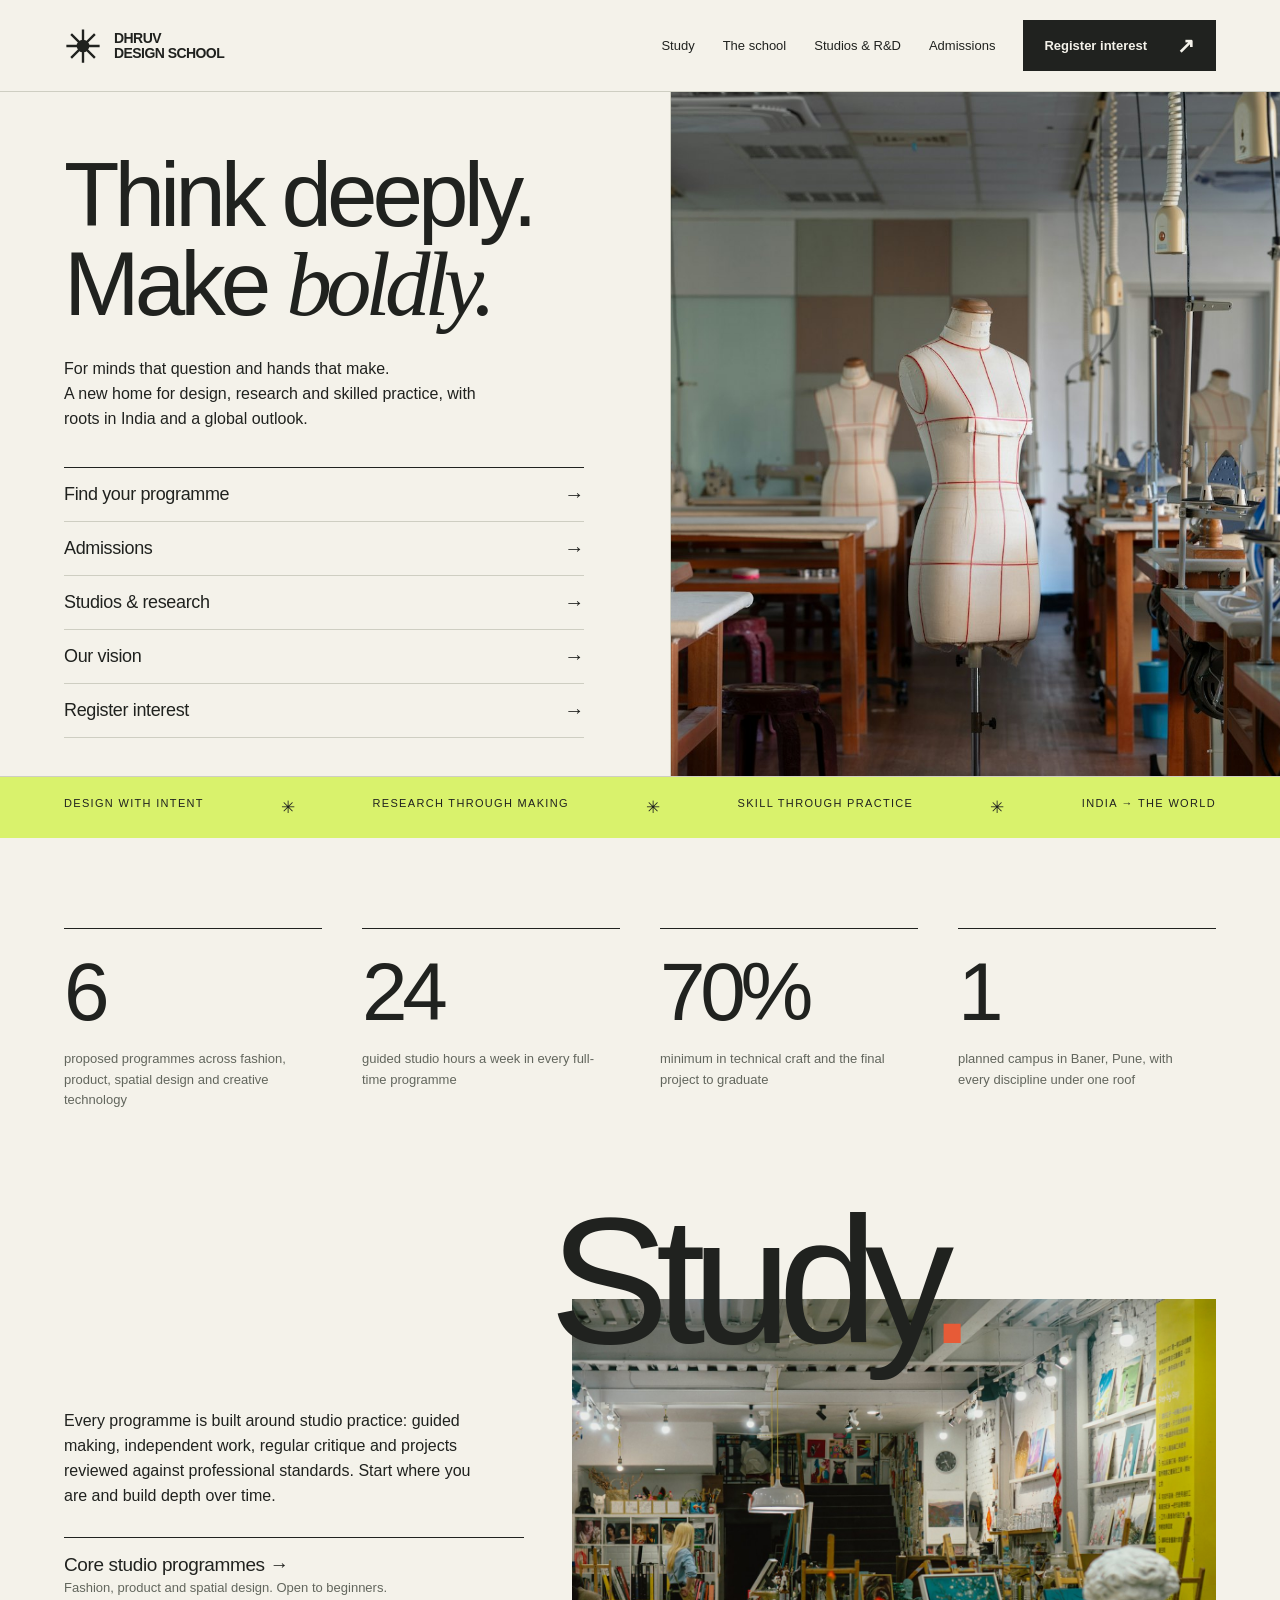
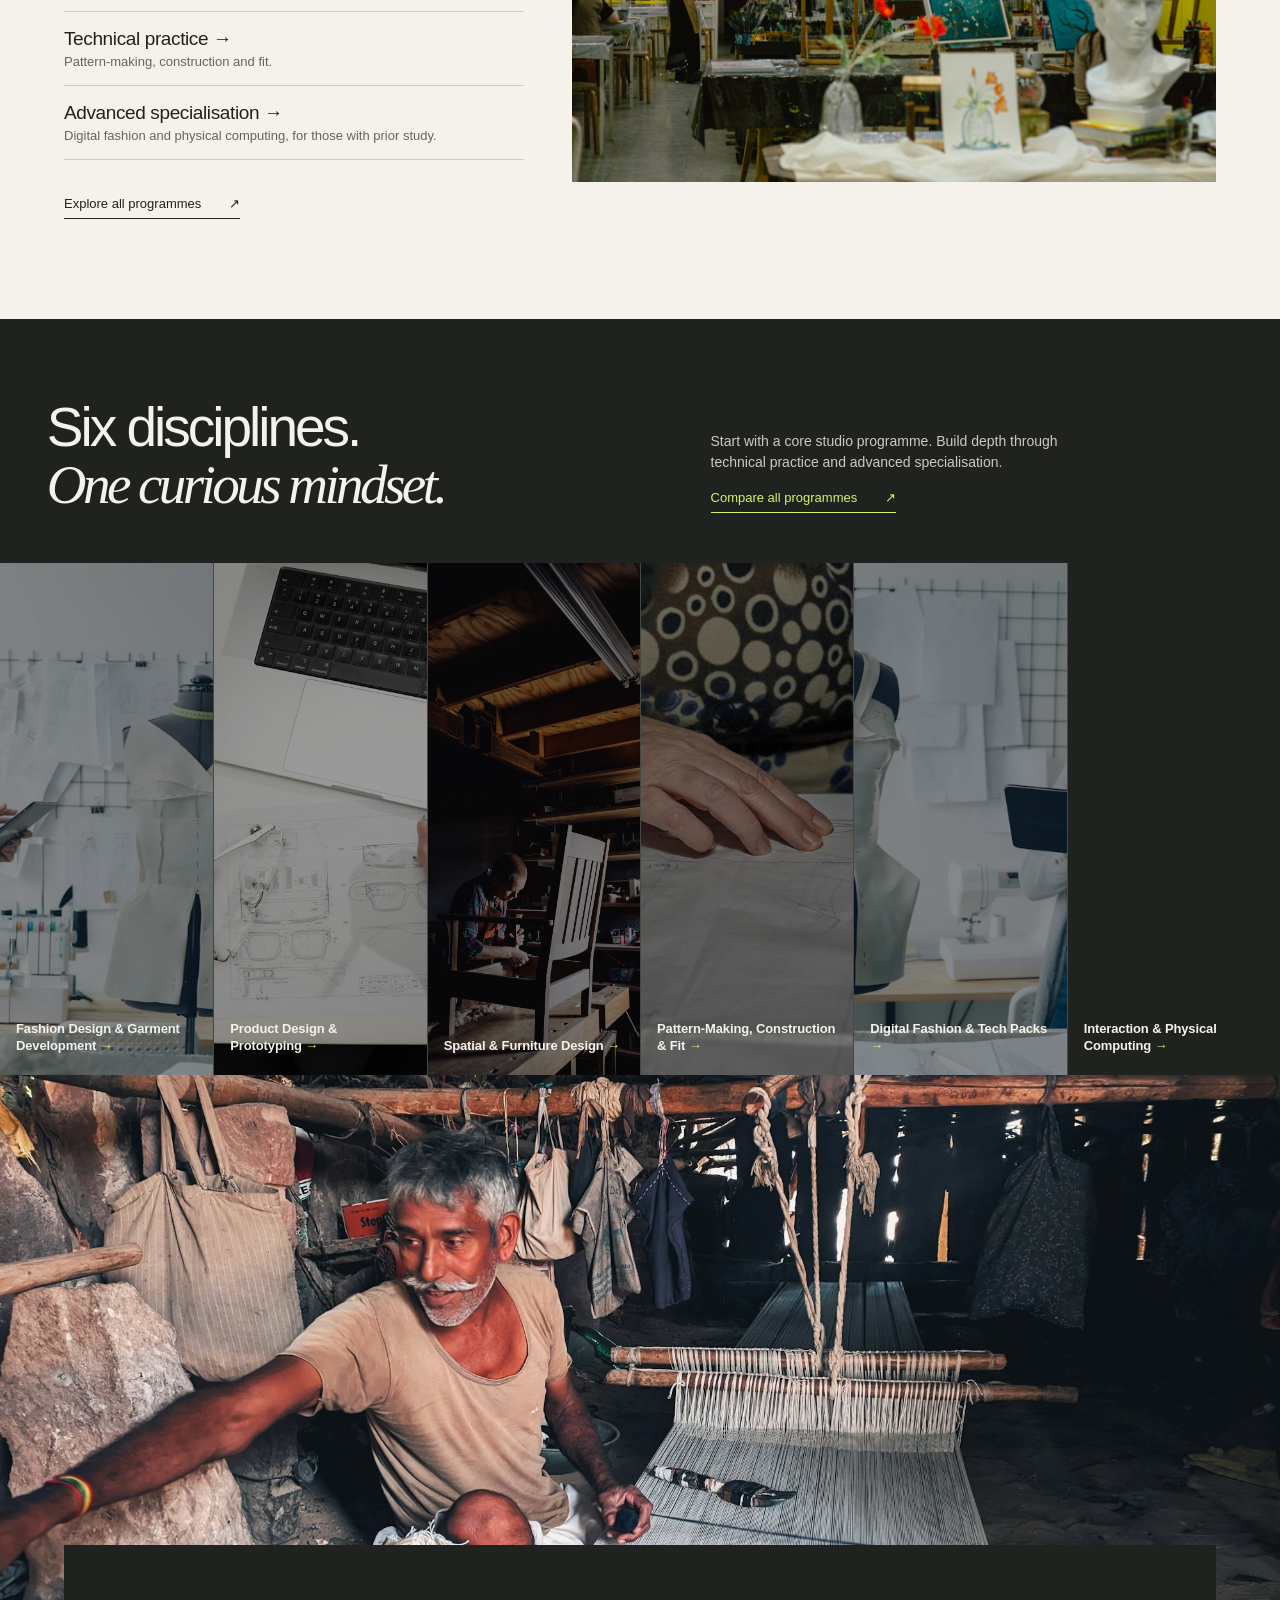
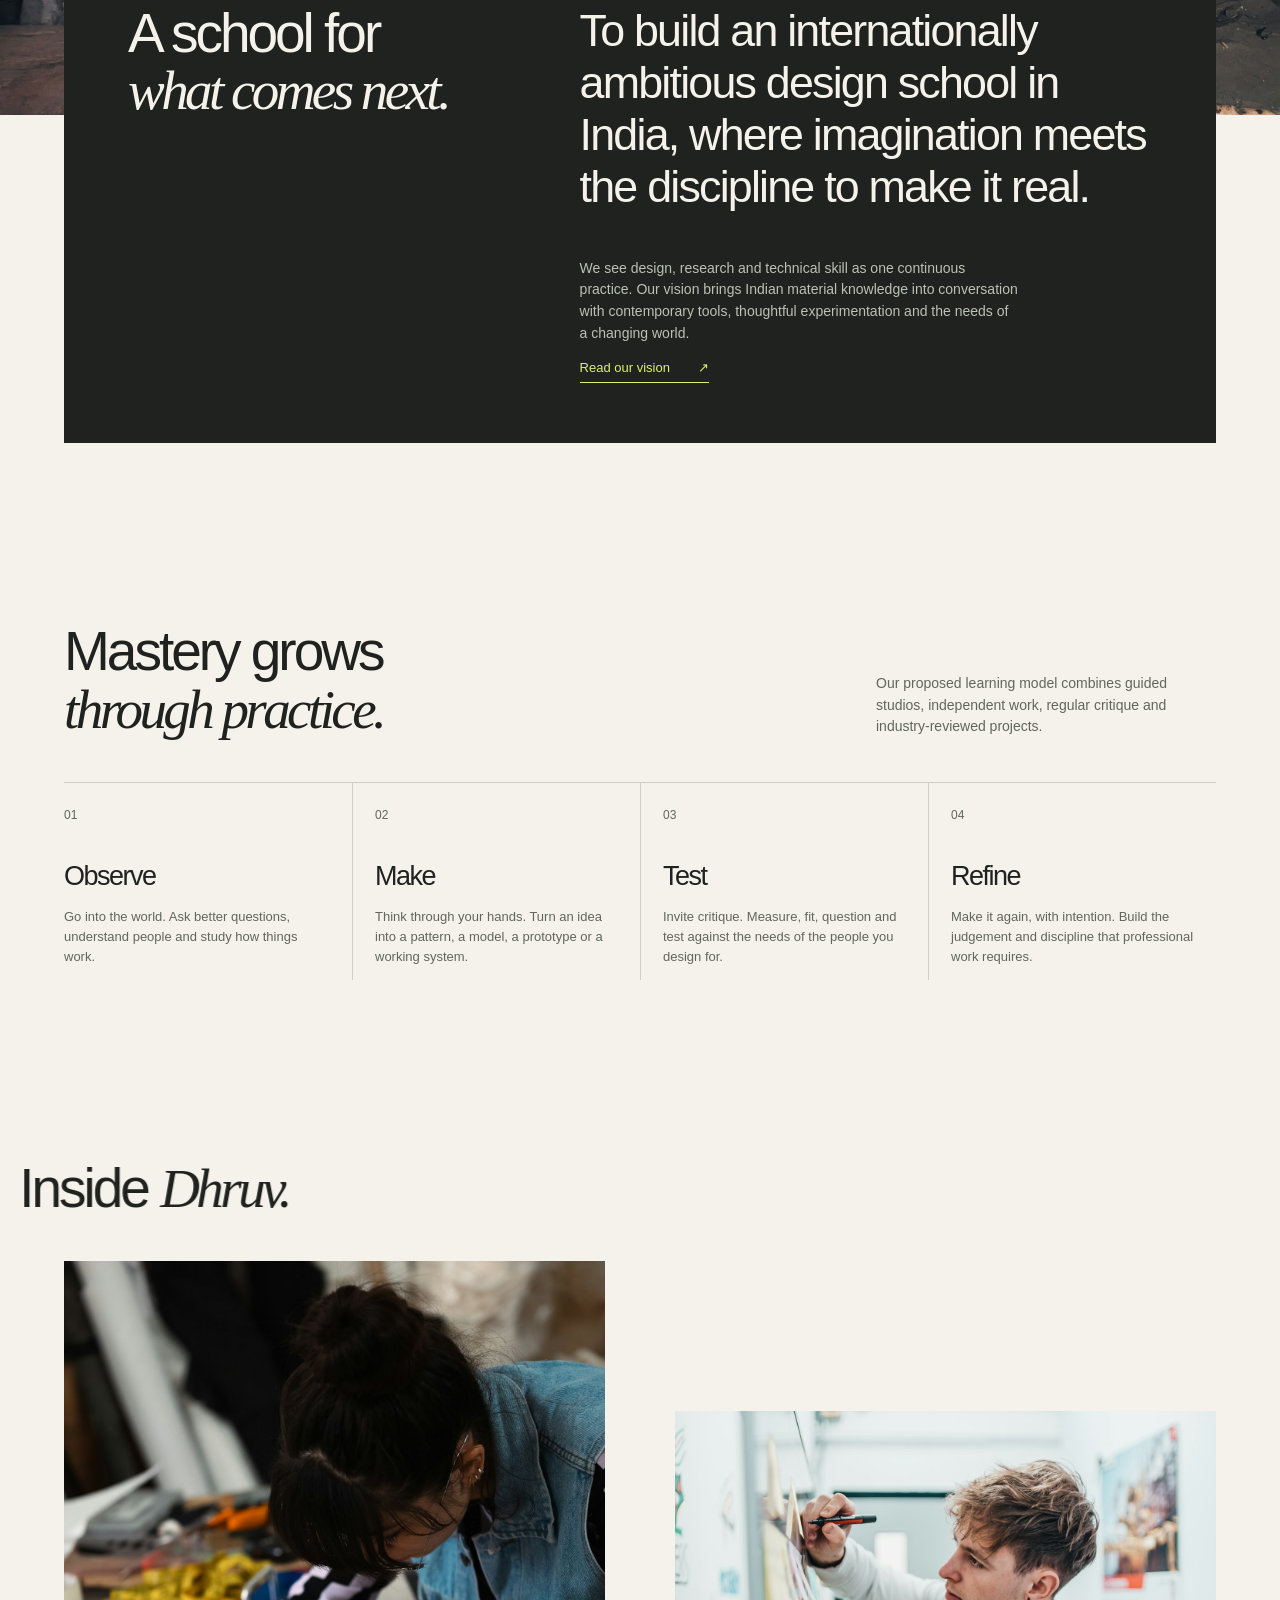
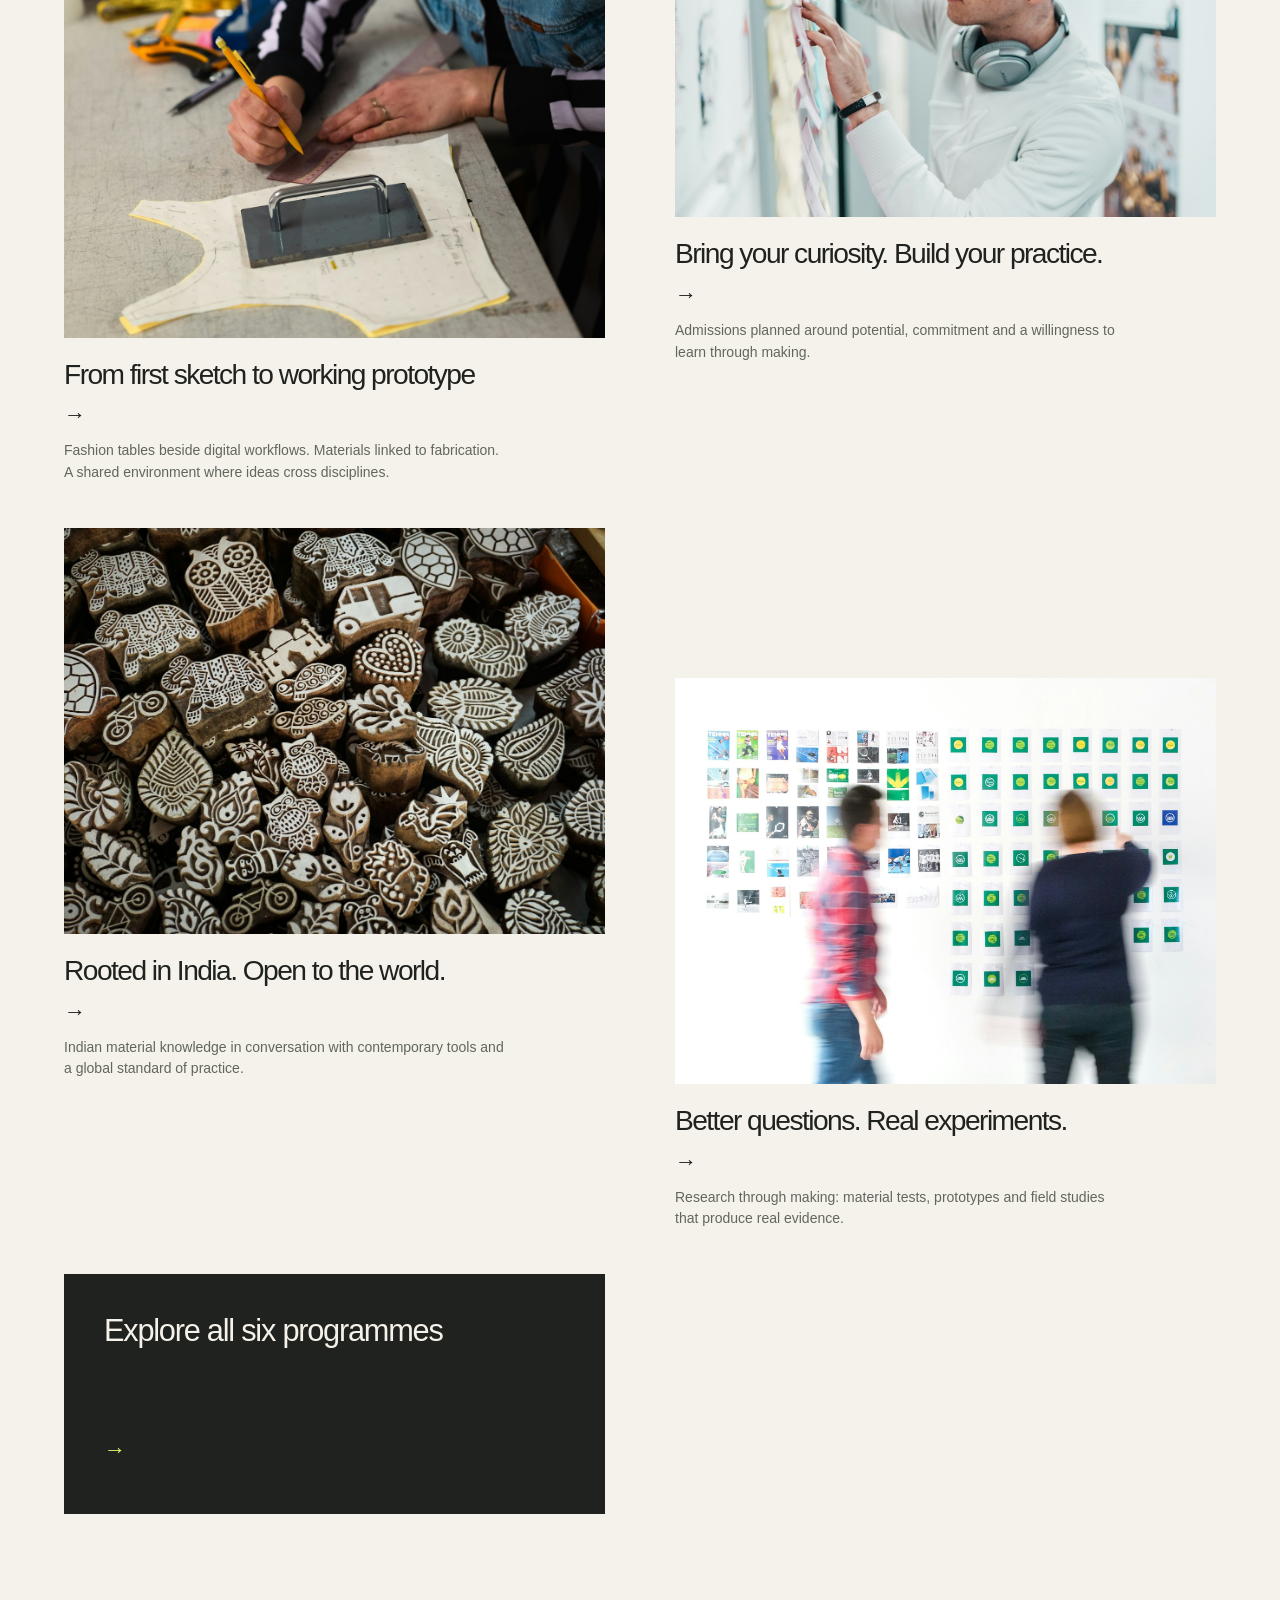
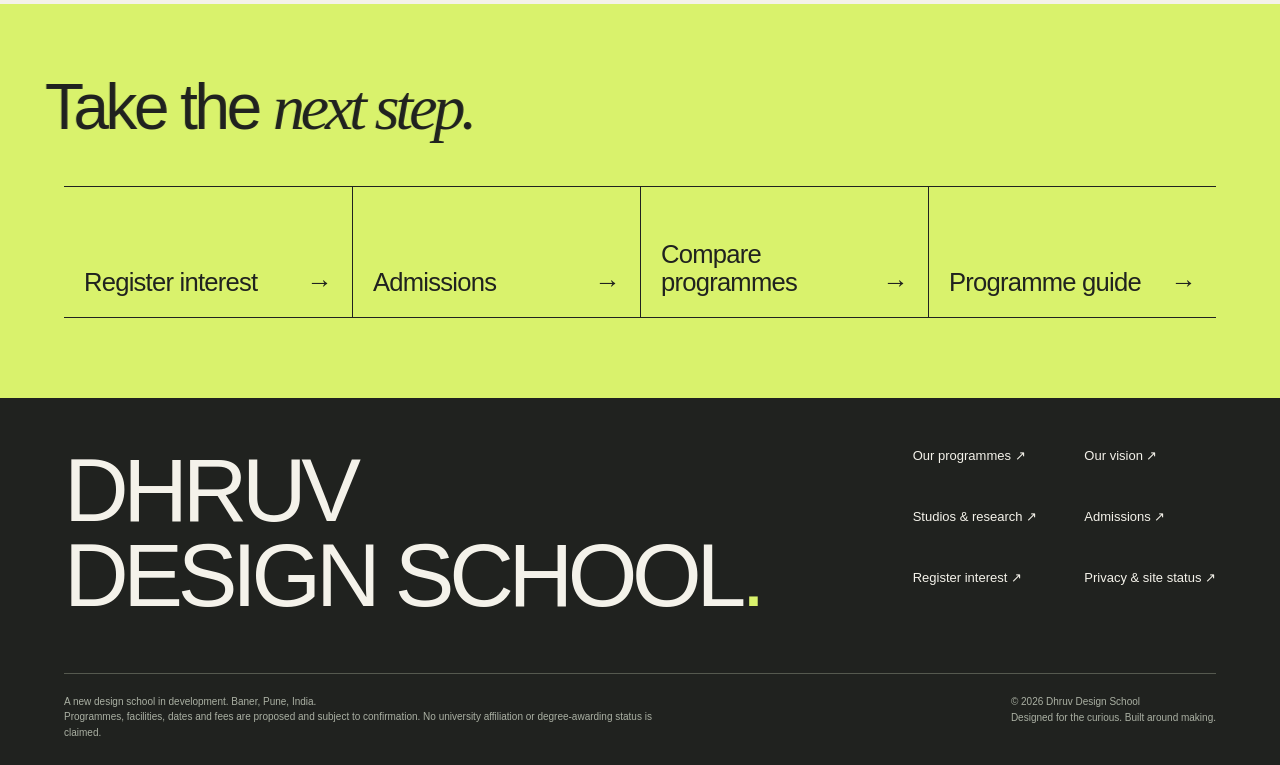
==== commit 8996b653: "Animate large headings on scroll: sideways drift and colour fill on entry Co-Authored-By: Claude Opu" ====
--- a/index.html
+++ b/index.html
@@ -1,5 +1,5 @@
 <!doctype html><html lang="en-IN"><head><meta charset="utf-8"><meta name="viewport" content="width=device-width, initial-scale=1"><title>Think deeply. Make boldly. | Dhruv Design School</title><meta name="description" content="A new design school taking shape in Baner, Pune. Explore proposed programmes in fashion, product, spatial design and creative technology."><meta name="theme-color" content="#f4f2ea"><meta name="robots" content="noindex, nofollow"><meta property="og:title" content="Think deeply. Make boldly. | Dhruv Design School"><meta property="og:description" content="A new design school taking shape in Baner, Pune. Explore proposed programmes in fashion, product, spatial design and creative technology."><meta property="og:type" content="website"><link rel="icon" href="assets/favicon.svg" type="image/svg+xml"><link rel="stylesheet" href="assets/site.css"><script src="assets/config.js" defer></script><script src="assets/site.js" defer></script></head><body><a class="skip" href="#main">Skip to content</a><header class="site-header"><a class="brand" href="index.html" aria-label="Dhruv Design School home"><svg viewBox="0 0 48 48" fill="none" xmlns="http://www.w3.org/2000/svg" aria-hidden="true"><path d="M24 3v42M3 24h42M9 9l30 30M9 39L39 9" stroke="currentColor" stroke-width="3"/><circle cx="24" cy="24" r="8" fill="currentColor"/></svg><span>DHRUV<br>DESIGN SCHOOL</span></a><button class="menu-toggle" aria-expanded="false" aria-controls="main-nav">Menu +</button><nav class="site-nav" id="main-nav" aria-label="Main navigation"><a href="programmes.html">Study</a><a href="about.html">The school</a><a href="studios.html">Studios & R&D</a><a href="admissions.html">Admissions</a><a class="button " href="register.html">Register interest<span class="arrow" aria-hidden="true">↗</span></a></nav></header><main id="main"><section class="hero"><div class="hero-copy"><h1>Think deeply.<br>Make <span class="serif">boldly.</span></h1><p class="intro">For minds that question and hands that make.<br>A new home for design, research and skilled practice, with roots in India and a global outlook.</p><ul class="quick-links"><li><a href="programmes.html">Find your programme<span aria-hidden="true">→</span></a></li><li><a href="admissions.html">Admissions<span aria-hidden="true">→</span></a></li><li><a href="studios.html">Studios & research<span aria-hidden="true">→</span></a></li><li><a href="about.html">Our vision<span aria-hidden="true">→</span></a></li><li><a href="register.html">Register interest<span aria-hidden="true">→</span></a></li></ul></div><div class="hero-art"><img src="assets/img/hero.jpg" alt="Fashion studio with dress forms and cutting tables" decoding="async"></div></section><div class="ticker"><span>Design with intent</span><b>✳</b><span>Research through making</span><b>✳</b><span>Skill through practice</span><b>✳</b><span>India → The world</span></div>
-<section class="stats container"><div><strong>6</strong><p>proposed programmes across fashion, product, spatial design and creative technology</p></div><div><strong>24</strong><p>guided studio hours a week in every full-time programme</p></div><div><strong>70%</strong><p>minimum in technical craft and the final project to graduate</p></div><div><strong>1</strong><p>planned campus in Baner, Pune, with every discipline under one roof</p></div></section><section class="academics container"><h2 class="display">Study</h2><div class="academics-grid"><div class="academics-copy"><p>Every programme is built around studio practice: guided making, independent work, regular critique and projects reviewed against professional standards. Start where you are and build depth over time.</p><ul class="levels"><li><a href="programmes.html?level=core"><strong>Core studio programmes</strong><span>Fashion, product and spatial design. Open to beginners.</span></a></li><li><a href="programmes.html?level=technical"><strong>Technical practice</strong><span>Pattern-making, construction and fit.</span></a></li><li><a href="programmes.html?level=advanced"><strong>Advanced specialisation</strong><span>Digital fashion and physical computing, for those with prior study.</span></a></li></ul><a class="text-link" href="programmes.html">Explore all programmes <span aria-hidden="true">↗</span></a></div><div class="academics-img"><img src="assets/img/studio-campus.jpg" alt="Open art and design studio with easels and works in progress" loading="lazy" decoding="async"></div></div></section><section class="disciplines"><div class="disciplines-head container"><h2>Six disciplines.<br><span class="serif">One curious mindset.</span></h2><div><p>Start with a core studio programme. Build depth through technical practice and advanced specialisation.</p><a class="text-link" href="programmes.html">Compare all programmes <span aria-hidden="true">↗</span></a></div></div><div class="strip"><a href="fashion-design.html"><img src="assets/img/fashion-design.jpg" alt="Two fashion designers fitting a toile on a dress form" loading="lazy" decoding="async"><span>Fashion Design & Garment Development</span></a><a href="product-design.html"><img src="assets/img/product-design.jpg" alt="Designer sketching eyewear with callipers and technical drawings" loading="lazy" decoding="async"><span>Product Design & Prototyping</span></a><a href="spatial-furniture.html"><img src="assets/img/spatial-furniture.jpg" alt="Furniture maker building a chair in a workshop" loading="lazy" decoding="async"><span>Spatial & Furniture Design</span></a><a href="pattern-construction.html"><img src="assets/img/pattern-construction.jpg" alt="Hands cutting a paper sewing pattern with tailoring shears" loading="lazy" decoding="async"><span>Pattern-Making, Construction & Fit</span></a><a href="digital-fashion.html"><img src="assets/img/digital-fashion.jpg" alt="Designer reviewing a garment design on a tablet beside a dress form" loading="lazy" decoding="async"><span>Digital Fashion & Tech Packs</span></a><a href="interaction-computing.html"><img src="assets/img/interaction-computing.jpg" alt="Arduino board wired to a breadboard prototype" loading="lazy" decoding="async"><span>Interaction & Physical Computing</span></a></div></section>
+<section class="stats container"><div><strong>6</strong><p>proposed programmes across fashion, product, spatial design and creative technology</p></div><div><strong>24</strong><p>guided studio hours a week in every full-time programme</p></div><div><strong>70%</strong><p>minimum in technical craft and the final project to graduate</p></div><div><strong>1</strong><p>planned campus in Baner, Pune, with every discipline under one roof</p></div></section><section class="academics container"><h2 class="display" data-scroll-text style="--shift:16vw">Study</h2><div class="academics-grid"><div class="academics-copy"><p>Every programme is built around studio practice: guided making, independent work, regular critique and projects reviewed against professional standards. Start where you are and build depth over time.</p><ul class="levels"><li><a href="programmes.html?level=core"><strong>Core studio programmes</strong><span>Fashion, product and spatial design. Open to beginners.</span></a></li><li><a href="programmes.html?level=technical"><strong>Technical practice</strong><span>Pattern-making, construction and fit.</span></a></li><li><a href="programmes.html?level=advanced"><strong>Advanced specialisation</strong><span>Digital fashion and physical computing, for those with prior study.</span></a></li></ul><a class="text-link" href="programmes.html">Explore all programmes <span aria-hidden="true">↗</span></a></div><div class="academics-img"><img src="assets/img/studio-campus.jpg" alt="Open art and design studio with easels and works in progress" loading="lazy" decoding="async"></div></div></section><section class="disciplines"><div class="disciplines-head container"><h2 data-scroll-text>Six disciplines.<br><span class="serif">One curious mindset.</span></h2><div><p>Start with a core studio programme. Build depth through technical practice and advanced specialisation.</p><a class="text-link" href="programmes.html">Compare all programmes <span aria-hidden="true">↗</span></a></div></div><div class="strip"><a href="fashion-design.html"><img src="assets/img/fashion-design.jpg" alt="Two fashion designers fitting a toile on a dress form" loading="lazy" decoding="async"><span>Fashion Design & Garment Development</span></a><a href="product-design.html"><img src="assets/img/product-design.jpg" alt="Designer sketching eyewear with callipers and technical drawings" loading="lazy" decoding="async"><span>Product Design & Prototyping</span></a><a href="spatial-furniture.html"><img src="assets/img/spatial-furniture.jpg" alt="Furniture maker building a chair in a workshop" loading="lazy" decoding="async"><span>Spatial & Furniture Design</span></a><a href="pattern-construction.html"><img src="assets/img/pattern-construction.jpg" alt="Hands cutting a paper sewing pattern with tailoring shears" loading="lazy" decoding="async"><span>Pattern-Making, Construction & Fit</span></a><a href="digital-fashion.html"><img src="assets/img/digital-fashion.jpg" alt="Designer reviewing a garment design on a tablet beside a dress form" loading="lazy" decoding="async"><span>Digital Fashion & Tech Packs</span></a><a href="interaction-computing.html"><img src="assets/img/interaction-computing.jpg" alt="Arduino board wired to a breadboard prototype" loading="lazy" decoding="async"><span>Interaction & Physical Computing</span></a></div></section>
 <section class="statement"><div class="statement-img"><img src="assets/img/india-craft.jpg" alt="Weaver at a handloom with a block-printed textile" loading="lazy" decoding="async"></div><div class="manifesto statement-panel"><div><h2>A school for<br><span class="serif">what comes next.</span></h2></div><div><p class="big">To build an internationally ambitious design school in India, where imagination meets the discipline to make it real.</p><p class="small-copy">We see design, research and technical skill as one continuous practice. Our vision brings Indian material knowledge into conversation with contemporary tools, thoughtful experimentation and the needs of a changing world.</p><a class="text-link" href="about.html">Read our vision <span aria-hidden="true">↗</span></a></div></div></section>
 <section class="section container"><div class="section-head"><div><h2>Mastery grows<br><span class="serif">through practice.</span></h2></div><p>Our proposed learning model combines guided studios, independent work, regular critique and industry-reviewed projects.</p></div><div class="method-grid"><article class="method-step"><span class="num">01</span><h3>Observe</h3><p>Go into the world. Ask better questions, understand people and study how things work.</p></article><article class="method-step"><span class="num">02</span><h3>Make</h3><p>Think through your hands. Turn an idea into a pattern, a model, a prototype or a working system.</p></article><article class="method-step"><span class="num">03</span><h3>Test</h3><p>Invite critique. Measure, fit, question and test against the needs of the people you design for.</p></article><article class="method-step"><span class="num">04</span><h3>Refine</h3><p>Make it again, with intention. Build the judgement and discipline that professional work requires.</p></article></div></section>
-<section class="section container"><div class="section-head"><h2>Inside <span class="serif">Dhruv.</span></h2></div><div class="stories"><a class="story" href="studios.html"><div class="story-img"><img src="assets/img/studio-home.jpg" alt="Design student drawing at a studio worktable" loading="lazy" decoding="async"></div><h3>From first sketch to working prototype</h3><span class="story-arrow" aria-hidden="true">→</span><p>Fashion tables beside digital workflows. Materials linked to fabrication. A shared environment where ideas cross disciplines.</p></a><a class="story" href="admissions.html"><div class="story-img"><img src="assets/img/pinboard.jpg" alt="Designer pinning drawings to a studio wall" loading="lazy" decoding="async"></div><h3>Bring your curiosity. Build your practice.</h3><span class="story-arrow" aria-hidden="true">→</span><p>Admissions planned around potential, commitment and a willingness to learn through making.</p></a><a class="story" href="about.html"><div class="story-img"><img src="assets/img/craft-blocks.jpg" alt="Carved wooden blocks for Indian textile printing" loading="lazy" decoding="async"></div><h3>Rooted in India. Open to the world.</h3><span class="story-arrow" aria-hidden="true">→</span><p>Indian material knowledge in conversation with contemporary tools and a global standard of practice.</p></a><a class="story" href="studios.html"><div class="story-img"><img src="assets/img/critique-wall.jpg" alt="Designers arranging printed studies on a critique wall" loading="lazy" decoding="async"></div><h3>Better questions. Real experiments.</h3><span class="story-arrow" aria-hidden="true">→</span><p>Research through making: material tests, prototypes and field studies that produce real evidence.</p></a><a class="story-more" href="programmes.html"><span>Explore all six programmes</span><span class="story-arrow" aria-hidden="true">→</span></a></div></section><section class="next-step"><h2>Take the <span class="serif">next step.</span></h2><ul><li><a href="register.html">Register interest<span aria-hidden="true">→</span></a></li><li><a href="admissions.html">Admissions<span aria-hidden="true">→</span></a></li><li><a href="programmes.html">Compare programmes<span aria-hidden="true">→</span></a></li><li><a href="assets/programme-guide.pdf">Programme guide<span aria-hidden="true">→</span></a></li></ul></section></main><footer class="site-footer"><div class="footer-top"><a class="footer-title" href="index.html">DHRUV<br>DESIGN SCHOOL<span style="color:var(--lime)">.</span></a><div class="footer-nav"><a href="programmes.html">Our programmes ↗</a><a href="about.html">Our vision ↗</a><a href="studios.html">Studios & research ↗</a><a href="admissions.html">Admissions ↗</a><a href="register.html">Register interest ↗</a><a href="privacy.html">Privacy & site status ↗</a></div></div><div class="footer-bottom"><p>A new design school in development. Baner, Pune, India.<br>Programmes, facilities, dates and fees are proposed and subject to confirmation. No university affiliation or degree-awarding status is claimed.</p><span>© 2026 Dhruv Design School<br>Designed for the curious. Built around making.</span></div></footer></body></html>+<section class="section container"><div class="section-head"><h2 data-scroll-text>Inside <span class="serif">Dhruv.</span></h2></div><div class="stories"><a class="story" href="studios.html"><div class="story-img"><img src="assets/img/studio-home.jpg" alt="Design student drawing at a studio worktable" loading="lazy" decoding="async"></div><h3>From first sketch to working prototype</h3><span class="story-arrow" aria-hidden="true">→</span><p>Fashion tables beside digital workflows. Materials linked to fabrication. A shared environment where ideas cross disciplines.</p></a><a class="story" href="admissions.html"><div class="story-img"><img src="assets/img/pinboard.jpg" alt="Designer pinning drawings to a studio wall" loading="lazy" decoding="async"></div><h3>Bring your curiosity. Build your practice.</h3><span class="story-arrow" aria-hidden="true">→</span><p>Admissions planned around potential, commitment and a willingness to learn through making.</p></a><a class="story" href="about.html"><div class="story-img"><img src="assets/img/craft-blocks.jpg" alt="Carved wooden blocks for Indian textile printing" loading="lazy" decoding="async"></div><h3>Rooted in India. Open to the world.</h3><span class="story-arrow" aria-hidden="true">→</span><p>Indian material knowledge in conversation with contemporary tools and a global standard of practice.</p></a><a class="story" href="studios.html"><div class="story-img"><img src="assets/img/critique-wall.jpg" alt="Designers arranging printed studies on a critique wall" loading="lazy" decoding="async"></div><h3>Better questions. Real experiments.</h3><span class="story-arrow" aria-hidden="true">→</span><p>Research through making: material tests, prototypes and field studies that produce real evidence.</p></a><a class="story-more" href="programmes.html"><span>Explore all six programmes</span><span class="story-arrow" aria-hidden="true">→</span></a></div></section><section class="next-step"><h2 data-scroll-text>Take the <span class="serif">next step.</span></h2><ul><li><a href="register.html">Register interest<span aria-hidden="true">→</span></a></li><li><a href="admissions.html">Admissions<span aria-hidden="true">→</span></a></li><li><a href="programmes.html">Compare programmes<span aria-hidden="true">→</span></a></li><li><a href="assets/programme-guide.pdf">Programme guide<span aria-hidden="true">→</span></a></li></ul></section></main><footer class="site-footer"><div class="footer-top"><a class="footer-title" href="index.html">DHRUV<br>DESIGN SCHOOL<span style="color:var(--lime)">.</span></a><div class="footer-nav"><a href="programmes.html">Our programmes ↗</a><a href="about.html">Our vision ↗</a><a href="studios.html">Studios & research ↗</a><a href="admissions.html">Admissions ↗</a><a href="register.html">Register interest ↗</a><a href="privacy.html">Privacy & site status ↗</a></div></div><div class="footer-bottom"><p>A new design school in development. Baner, Pune, India.<br>Programmes, facilities, dates and fees are proposed and subject to confirmation. No university affiliation or degree-awarding status is claimed.</p><span>© 2026 Dhruv Design School<br>Designed for the curious. Built around making.</span></div></footer></body></html>
--- a/assets/site.css
+++ b/assets/site.css
@@ -22,3 +22,6 @@
 @media(max-width:760px){.stats{padding-bottom:60px}.academics{padding-bottom:60px}.academics .display{margin-left:0;margin-bottom:-.22em}.academics-grid{grid-template-columns:1fr;gap:28px}.academics-copy{padding-top:0;order:2}.next-step{padding-top:50px;padding-bottom:55px}.next-step ul{grid-template-columns:1fr}.next-step li+li{border-left:0;border-top:1px solid var(--ink)}.next-step a{min-height:0;padding:20px 4px}}
 .stats{padding-top:90px}.story-more{background:var(--ink);color:var(--paper)}.story-more .story-arrow{color:var(--lime)}
 @media(max-width:760px){.stats{padding-top:55px}}
+body{overflow-x:clip}[data-scroll-text]{--p:.5;--shift:7vw;--from:var(--line);--to:var(--ink);color:var(--from);transform:translate3d(calc((.5 - var(--p)) * var(--shift)),0,0);transition:color 1s cubic-bezier(.2,.7,.2,1);will-change:transform}[data-scroll-text].in-view{color:var(--to)}.academics .display[data-scroll-text]:after{color:var(--from);transition:color 1s .25s}.academics .display[data-scroll-text].in-view:after{color:var(--orange)}.disciplines [data-scroll-text]{--from:#4e5149;--to:var(--paper)}.next-step [data-scroll-text]{--from:rgba(32,34,31,.22)}
+@media(max-width:760px){[data-scroll-text]{--shift:10vw}.academics .display[data-scroll-text]{--shift:20vw}}
+@media(prefers-reduced-motion:reduce){[data-scroll-text]{transform:none;transition:none}}
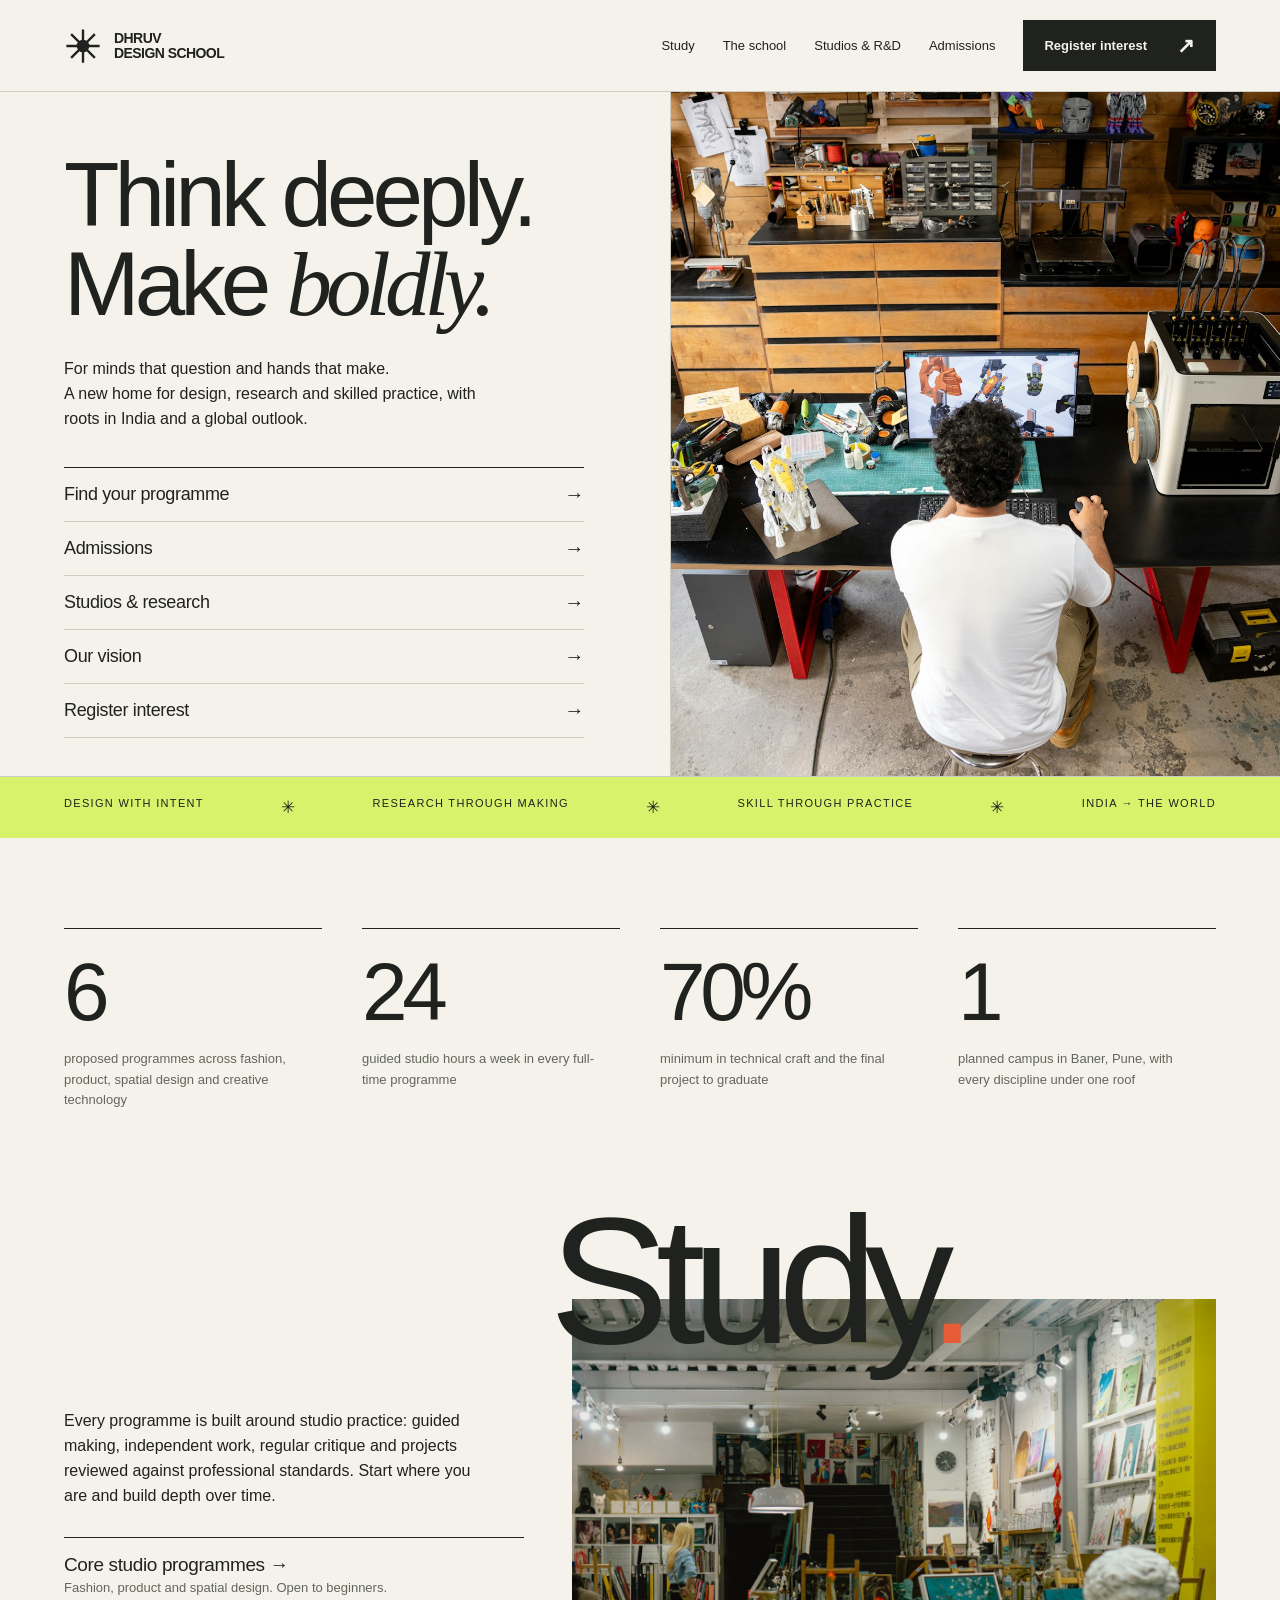
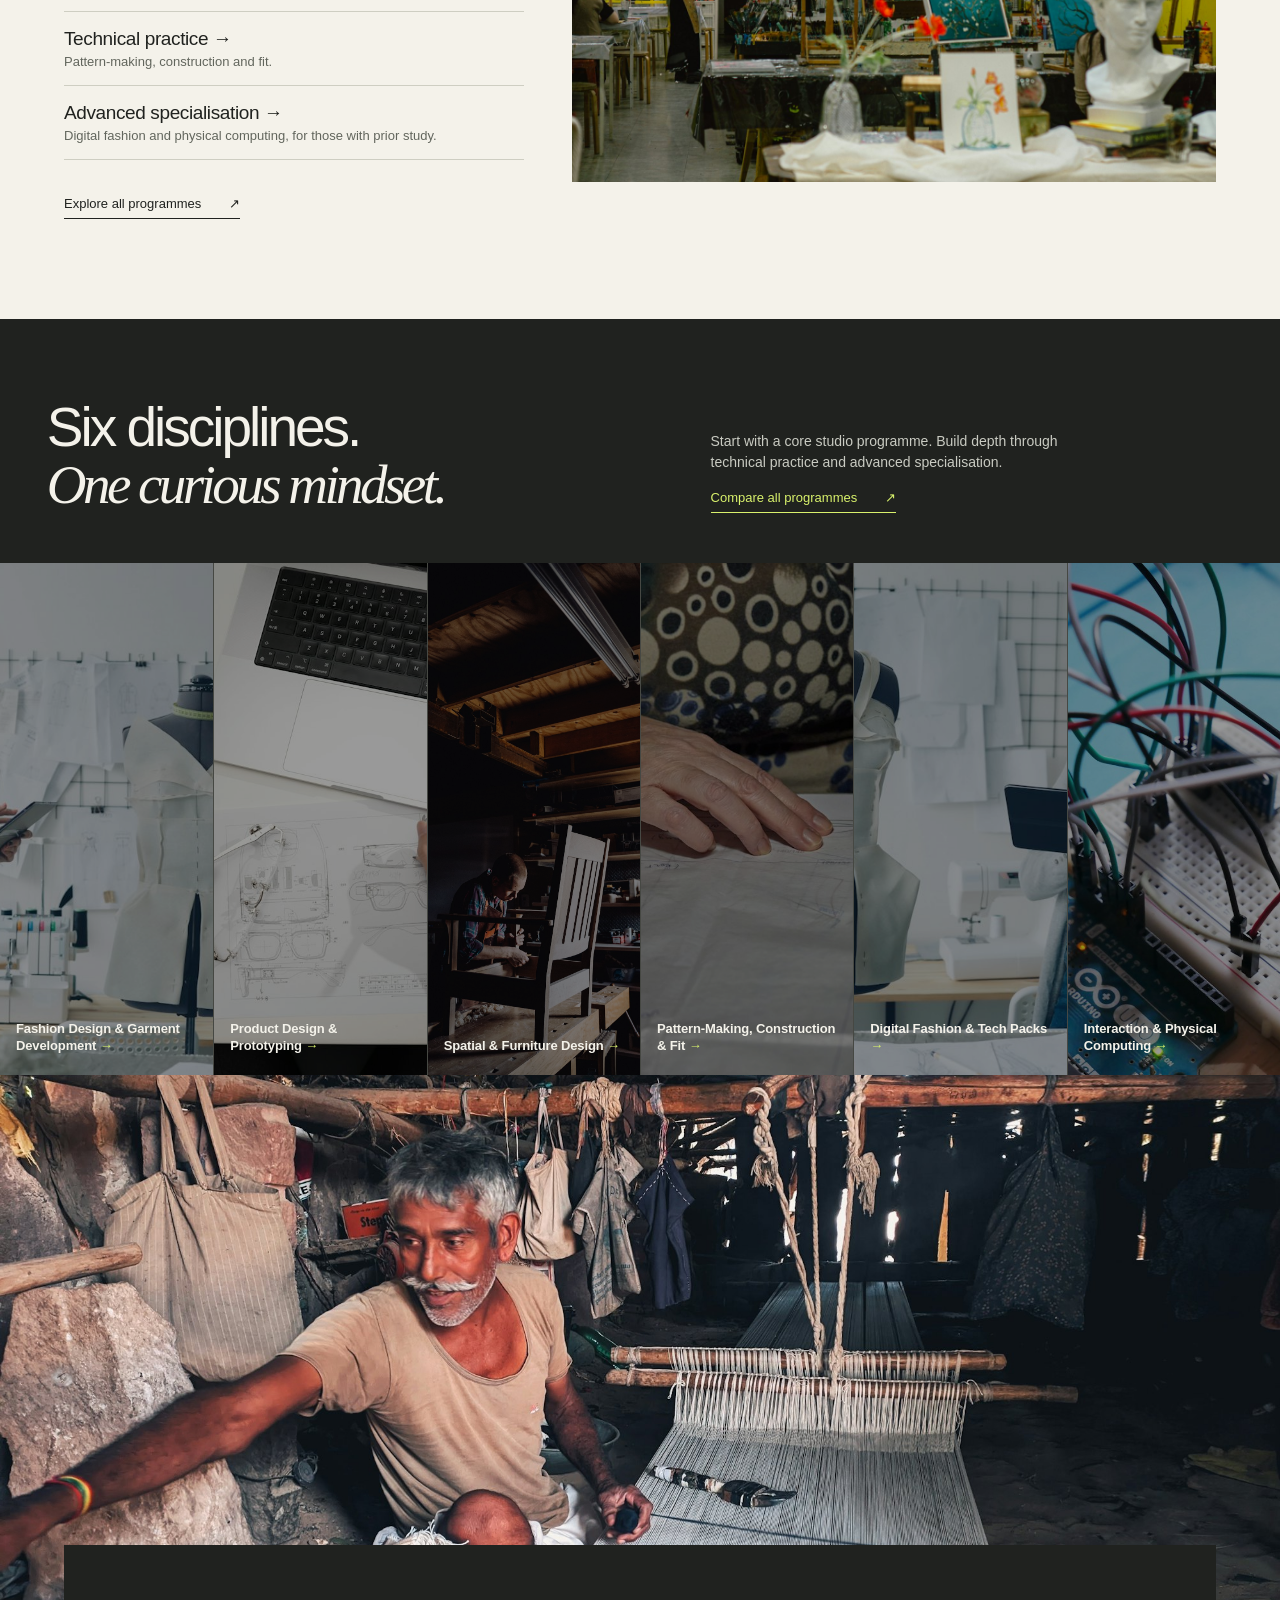
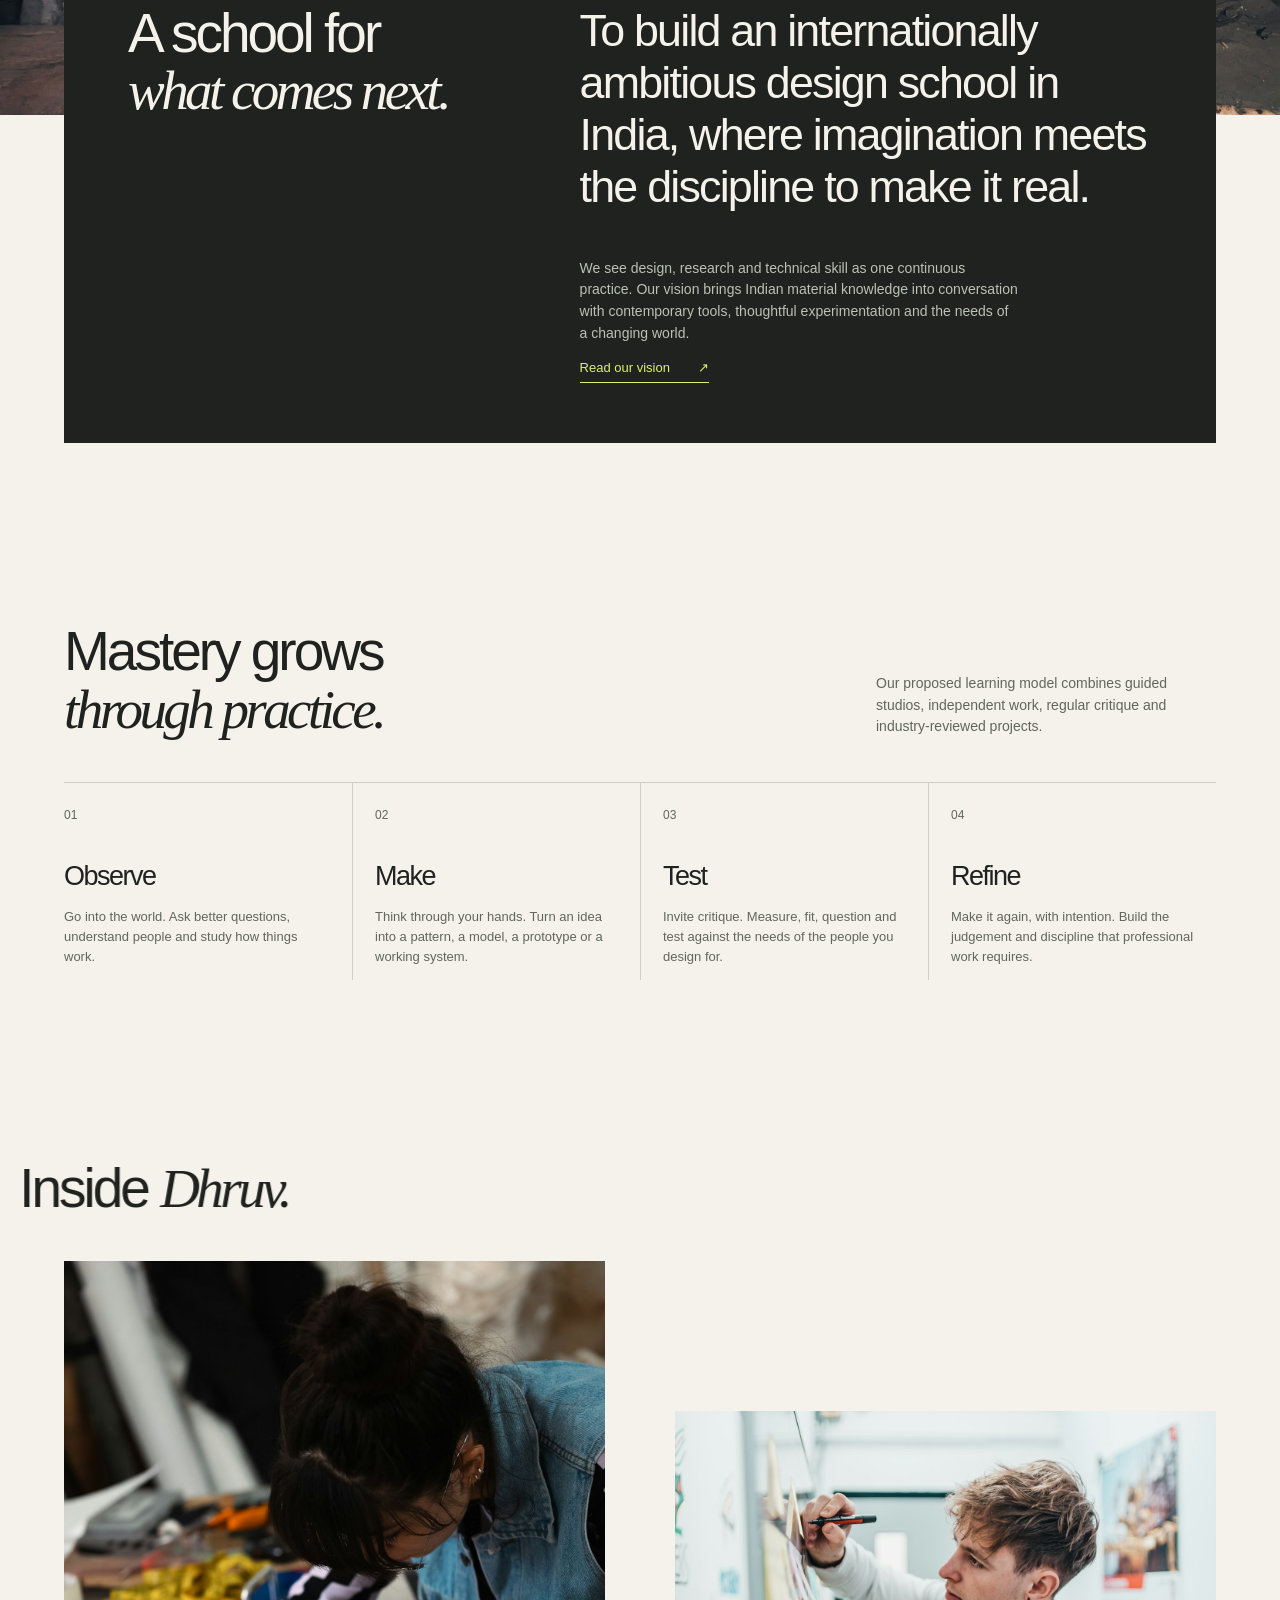
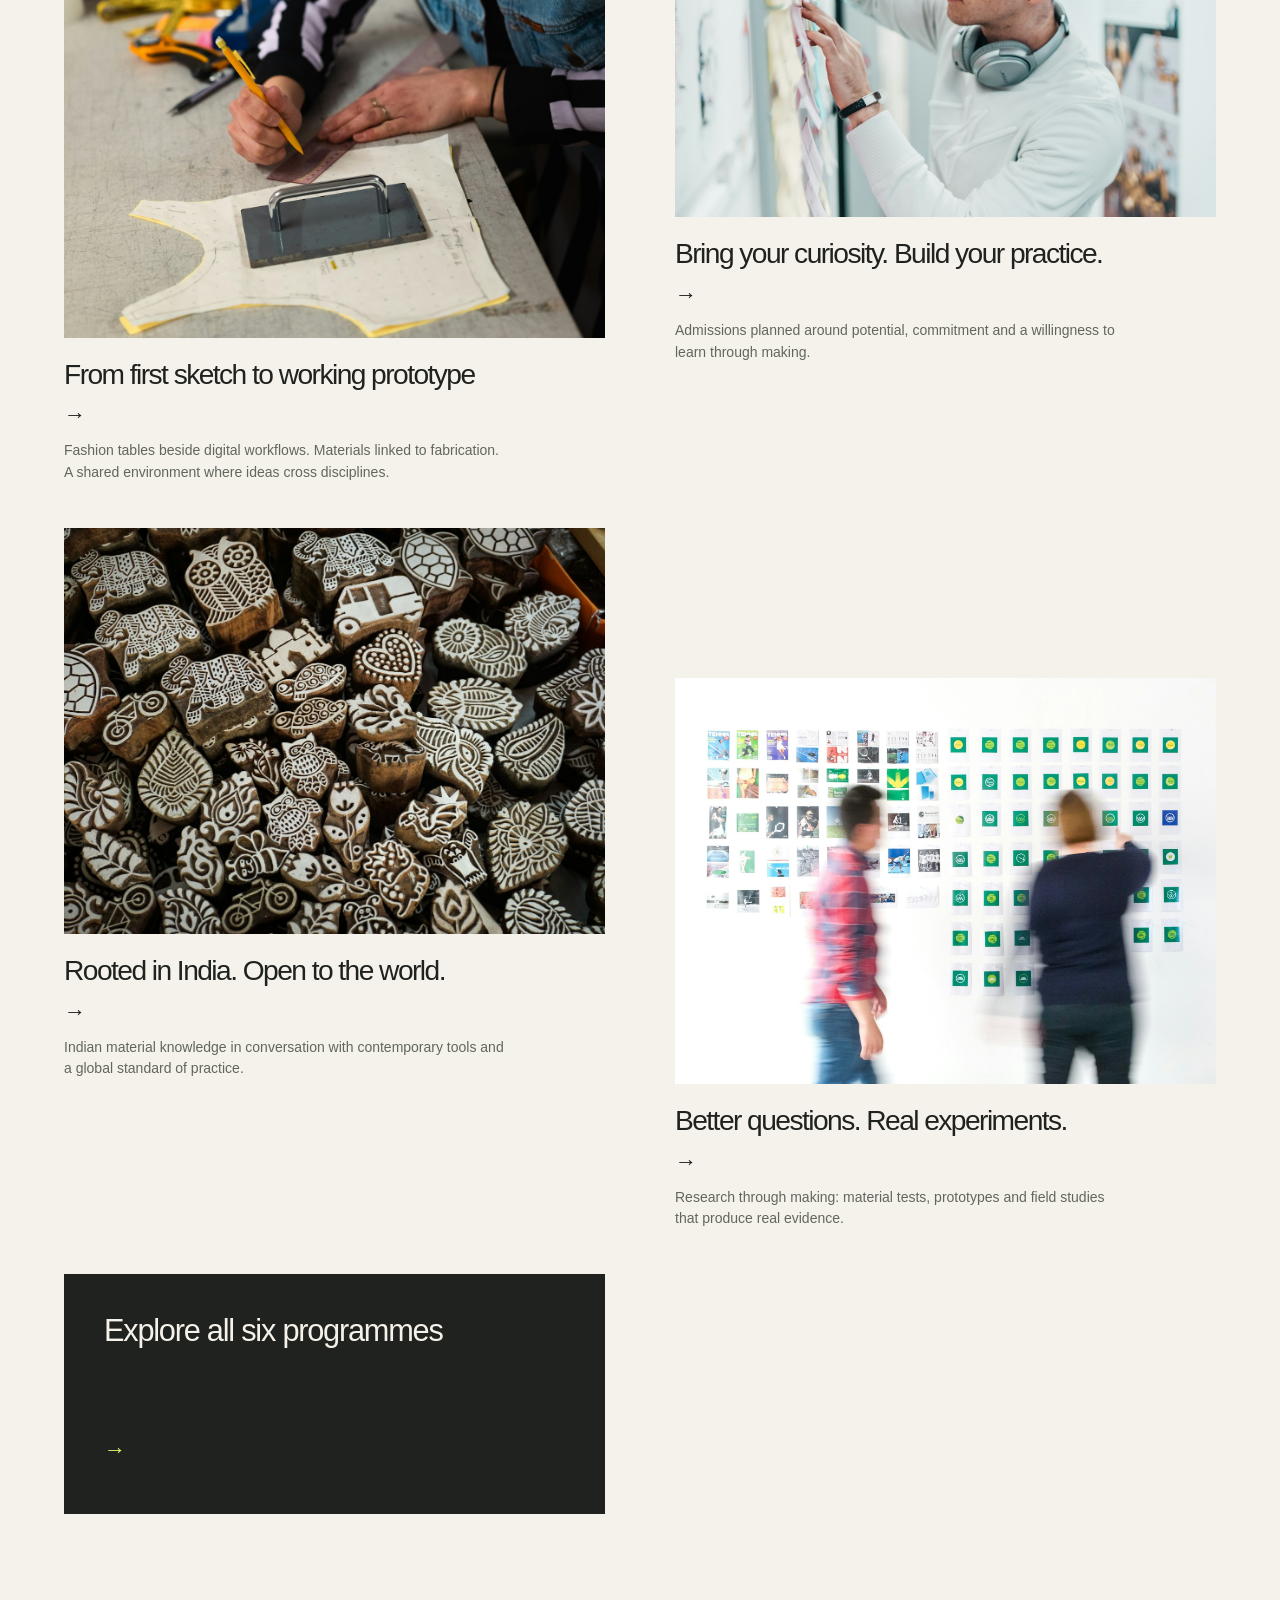
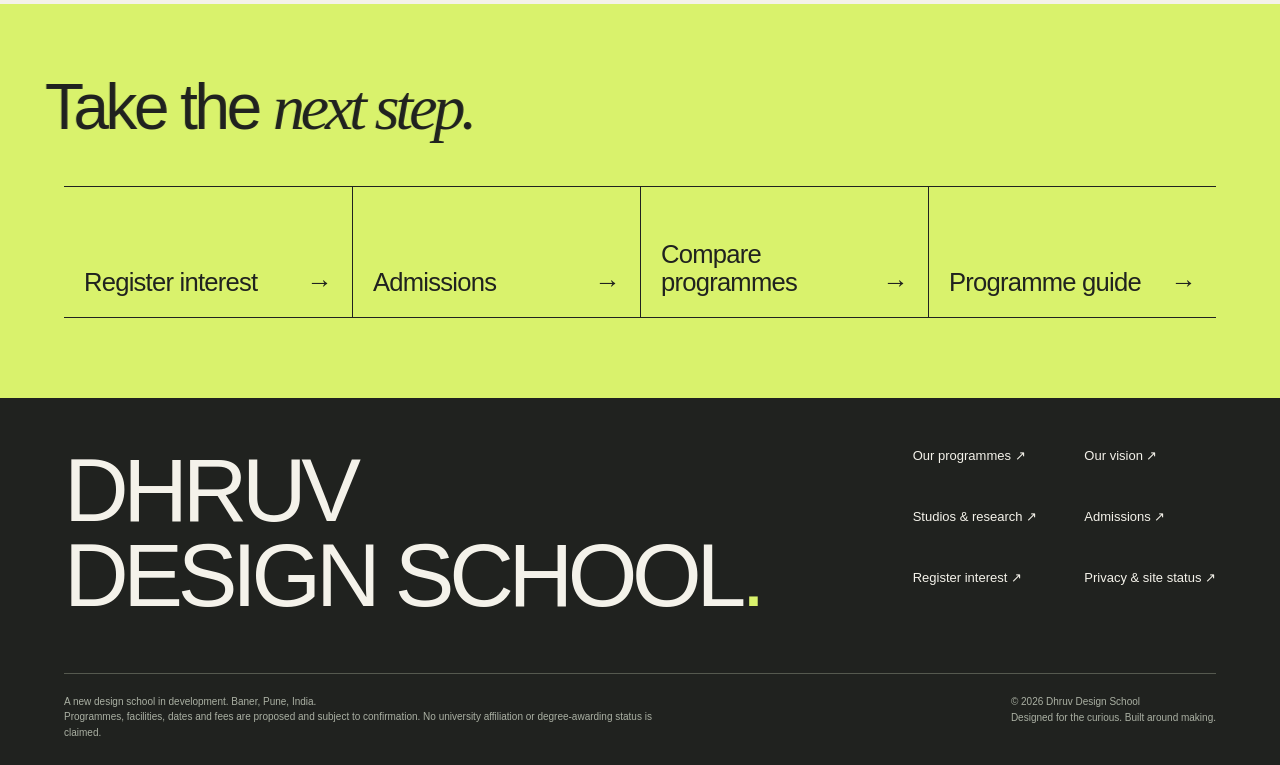
==== commit d7fd5c93: "Replace hero photo with a multidisciplinary maker studio Co-Authored-By: Claude Opus 5.5 <noreply@an" ====
--- a/index.html
+++ b/index.html
@@ -1,4 +1,4 @@
-<!doctype html><html lang="en-IN"><head><meta charset="utf-8"><meta name="viewport" content="width=device-width, initial-scale=1"><title>Think deeply. Make boldly. | Dhruv Design School</title><meta name="description" content="A new design school taking shape in Baner, Pune. Explore proposed programmes in fashion, product, spatial design and creative technology."><meta name="theme-color" content="#f4f2ea"><meta name="robots" content="noindex, nofollow"><meta property="og:title" content="Think deeply. Make boldly. | Dhruv Design School"><meta property="og:description" content="A new design school taking shape in Baner, Pune. Explore proposed programmes in fashion, product, spatial design and creative technology."><meta property="og:type" content="website"><link rel="icon" href="assets/favicon.svg" type="image/svg+xml"><link rel="stylesheet" href="assets/site.css"><script src="assets/config.js" defer></script><script src="assets/site.js" defer></script></head><body><a class="skip" href="#main">Skip to content</a><header class="site-header"><a class="brand" href="index.html" aria-label="Dhruv Design School home"><svg viewBox="0 0 48 48" fill="none" xmlns="http://www.w3.org/2000/svg" aria-hidden="true"><path d="M24 3v42M3 24h42M9 9l30 30M9 39L39 9" stroke="currentColor" stroke-width="3"/><circle cx="24" cy="24" r="8" fill="currentColor"/></svg><span>DHRUV<br>DESIGN SCHOOL</span></a><button class="menu-toggle" aria-expanded="false" aria-controls="main-nav">Menu +</button><nav class="site-nav" id="main-nav" aria-label="Main navigation"><a href="programmes.html">Study</a><a href="about.html">The school</a><a href="studios.html">Studios & R&D</a><a href="admissions.html">Admissions</a><a class="button " href="register.html">Register interest<span class="arrow" aria-hidden="true">↗</span></a></nav></header><main id="main"><section class="hero"><div class="hero-copy"><h1>Think deeply.<br>Make <span class="serif">boldly.</span></h1><p class="intro">For minds that question and hands that make.<br>A new home for design, research and skilled practice, with roots in India and a global outlook.</p><ul class="quick-links"><li><a href="programmes.html">Find your programme<span aria-hidden="true">→</span></a></li><li><a href="admissions.html">Admissions<span aria-hidden="true">→</span></a></li><li><a href="studios.html">Studios & research<span aria-hidden="true">→</span></a></li><li><a href="about.html">Our vision<span aria-hidden="true">→</span></a></li><li><a href="register.html">Register interest<span aria-hidden="true">→</span></a></li></ul></div><div class="hero-art"><img src="assets/img/hero.jpg" alt="Fashion studio with dress forms and cutting tables" decoding="async"></div></section><div class="ticker"><span>Design with intent</span><b>✳</b><span>Research through making</span><b>✳</b><span>Skill through practice</span><b>✳</b><span>India → The world</span></div>
+<!doctype html><html lang="en-IN"><head><meta charset="utf-8"><meta name="viewport" content="width=device-width, initial-scale=1"><title>Think deeply. Make boldly. | Dhruv Design School</title><meta name="description" content="A new design school taking shape in Baner, Pune. Explore proposed programmes in fashion, product, spatial design and creative technology."><meta name="theme-color" content="#f4f2ea"><meta name="robots" content="noindex, nofollow"><meta property="og:title" content="Think deeply. Make boldly. | Dhruv Design School"><meta property="og:description" content="A new design school taking shape in Baner, Pune. Explore proposed programmes in fashion, product, spatial design and creative technology."><meta property="og:type" content="website"><link rel="icon" href="assets/favicon.svg" type="image/svg+xml"><link rel="stylesheet" href="assets/site.css"><script src="assets/config.js" defer></script><script src="assets/site.js" defer></script></head><body><a class="skip" href="#main">Skip to content</a><header class="site-header"><a class="brand" href="index.html" aria-label="Dhruv Design School home"><svg viewBox="0 0 48 48" fill="none" xmlns="http://www.w3.org/2000/svg" aria-hidden="true"><path d="M24 3v42M3 24h42M9 9l30 30M9 39L39 9" stroke="currentColor" stroke-width="3"/><circle cx="24" cy="24" r="8" fill="currentColor"/></svg><span>DHRUV<br>DESIGN SCHOOL</span></a><button class="menu-toggle" aria-expanded="false" aria-controls="main-nav">Menu +</button><nav class="site-nav" id="main-nav" aria-label="Main navigation"><a href="programmes.html">Study</a><a href="about.html">The school</a><a href="studios.html">Studios & R&D</a><a href="admissions.html">Admissions</a><a class="button " href="register.html">Register interest<span class="arrow" aria-hidden="true">↗</span></a></nav></header><main id="main"><section class="hero"><div class="hero-copy"><h1>Think deeply.<br>Make <span class="serif">boldly.</span></h1><p class="intro">For minds that question and hands that make.<br>A new home for design, research and skilled practice, with roots in India and a global outlook.</p><ul class="quick-links"><li><a href="programmes.html">Find your programme<span aria-hidden="true">→</span></a></li><li><a href="admissions.html">Admissions<span aria-hidden="true">→</span></a></li><li><a href="studios.html">Studios & research<span aria-hidden="true">→</span></a></li><li><a href="about.html">Our vision<span aria-hidden="true">→</span></a></li><li><a href="register.html">Register interest<span aria-hidden="true">→</span></a></li></ul></div><div class="hero-art"><img src="assets/img/hero.jpg" alt="Designer at a studio workbench with a 3D printer, computer, hand tools and material drawers" decoding="async"></div></section><div class="ticker"><span>Design with intent</span><b>✳</b><span>Research through making</span><b>✳</b><span>Skill through practice</span><b>✳</b><span>India → The world</span></div>
 <section class="stats container"><div><strong>6</strong><p>proposed programmes across fashion, product, spatial design and creative technology</p></div><div><strong>24</strong><p>guided studio hours a week in every full-time programme</p></div><div><strong>70%</strong><p>minimum in technical craft and the final project to graduate</p></div><div><strong>1</strong><p>planned campus in Baner, Pune, with every discipline under one roof</p></div></section><section class="academics container"><h2 class="display" data-scroll-text style="--shift:16vw">Study</h2><div class="academics-grid"><div class="academics-copy"><p>Every programme is built around studio practice: guided making, independent work, regular critique and projects reviewed against professional standards. Start where you are and build depth over time.</p><ul class="levels"><li><a href="programmes.html?level=core"><strong>Core studio programmes</strong><span>Fashion, product and spatial design. Open to beginners.</span></a></li><li><a href="programmes.html?level=technical"><strong>Technical practice</strong><span>Pattern-making, construction and fit.</span></a></li><li><a href="programmes.html?level=advanced"><strong>Advanced specialisation</strong><span>Digital fashion and physical computing, for those with prior study.</span></a></li></ul><a class="text-link" href="programmes.html">Explore all programmes <span aria-hidden="true">↗</span></a></div><div class="academics-img"><img src="assets/img/studio-campus.jpg" alt="Open art and design studio with easels and works in progress" loading="lazy" decoding="async"></div></div></section><section class="disciplines"><div class="disciplines-head container"><h2 data-scroll-text>Six disciplines.<br><span class="serif">One curious mindset.</span></h2><div><p>Start with a core studio programme. Build depth through technical practice and advanced specialisation.</p><a class="text-link" href="programmes.html">Compare all programmes <span aria-hidden="true">↗</span></a></div></div><div class="strip"><a href="fashion-design.html"><img src="assets/img/fashion-design.jpg" alt="Two fashion designers fitting a toile on a dress form" loading="lazy" decoding="async"><span>Fashion Design & Garment Development</span></a><a href="product-design.html"><img src="assets/img/product-design.jpg" alt="Designer sketching eyewear with callipers and technical drawings" loading="lazy" decoding="async"><span>Product Design & Prototyping</span></a><a href="spatial-furniture.html"><img src="assets/img/spatial-furniture.jpg" alt="Furniture maker building a chair in a workshop" loading="lazy" decoding="async"><span>Spatial & Furniture Design</span></a><a href="pattern-construction.html"><img src="assets/img/pattern-construction.jpg" alt="Hands cutting a paper sewing pattern with tailoring shears" loading="lazy" decoding="async"><span>Pattern-Making, Construction & Fit</span></a><a href="digital-fashion.html"><img src="assets/img/digital-fashion.jpg" alt="Designer reviewing a garment design on a tablet beside a dress form" loading="lazy" decoding="async"><span>Digital Fashion & Tech Packs</span></a><a href="interaction-computing.html"><img src="assets/img/interaction-computing.jpg" alt="Arduino board wired to a breadboard prototype" loading="lazy" decoding="async"><span>Interaction & Physical Computing</span></a></div></section>
 <section class="statement"><div class="statement-img"><img src="assets/img/india-craft.jpg" alt="Weaver at a handloom with a block-printed textile" loading="lazy" decoding="async"></div><div class="manifesto statement-panel"><div><h2>A school for<br><span class="serif">what comes next.</span></h2></div><div><p class="big">To build an internationally ambitious design school in India, where imagination meets the discipline to make it real.</p><p class="small-copy">We see design, research and technical skill as one continuous practice. Our vision brings Indian material knowledge into conversation with contemporary tools, thoughtful experimentation and the needs of a changing world.</p><a class="text-link" href="about.html">Read our vision <span aria-hidden="true">↗</span></a></div></div></section>
 <section class="section container"><div class="section-head"><div><h2>Mastery grows<br><span class="serif">through practice.</span></h2></div><p>Our proposed learning model combines guided studios, independent work, regular critique and industry-reviewed projects.</p></div><div class="method-grid"><article class="method-step"><span class="num">01</span><h3>Observe</h3><p>Go into the world. Ask better questions, understand people and study how things work.</p></article><article class="method-step"><span class="num">02</span><h3>Make</h3><p>Think through your hands. Turn an idea into a pattern, a model, a prototype or a working system.</p></article><article class="method-step"><span class="num">03</span><h3>Test</h3><p>Invite critique. Measure, fit, question and test against the needs of the people you design for.</p></article><article class="method-step"><span class="num">04</span><h3>Refine</h3><p>Make it again, with intention. Build the judgement and discipline that professional work requires.</p></article></div></section>
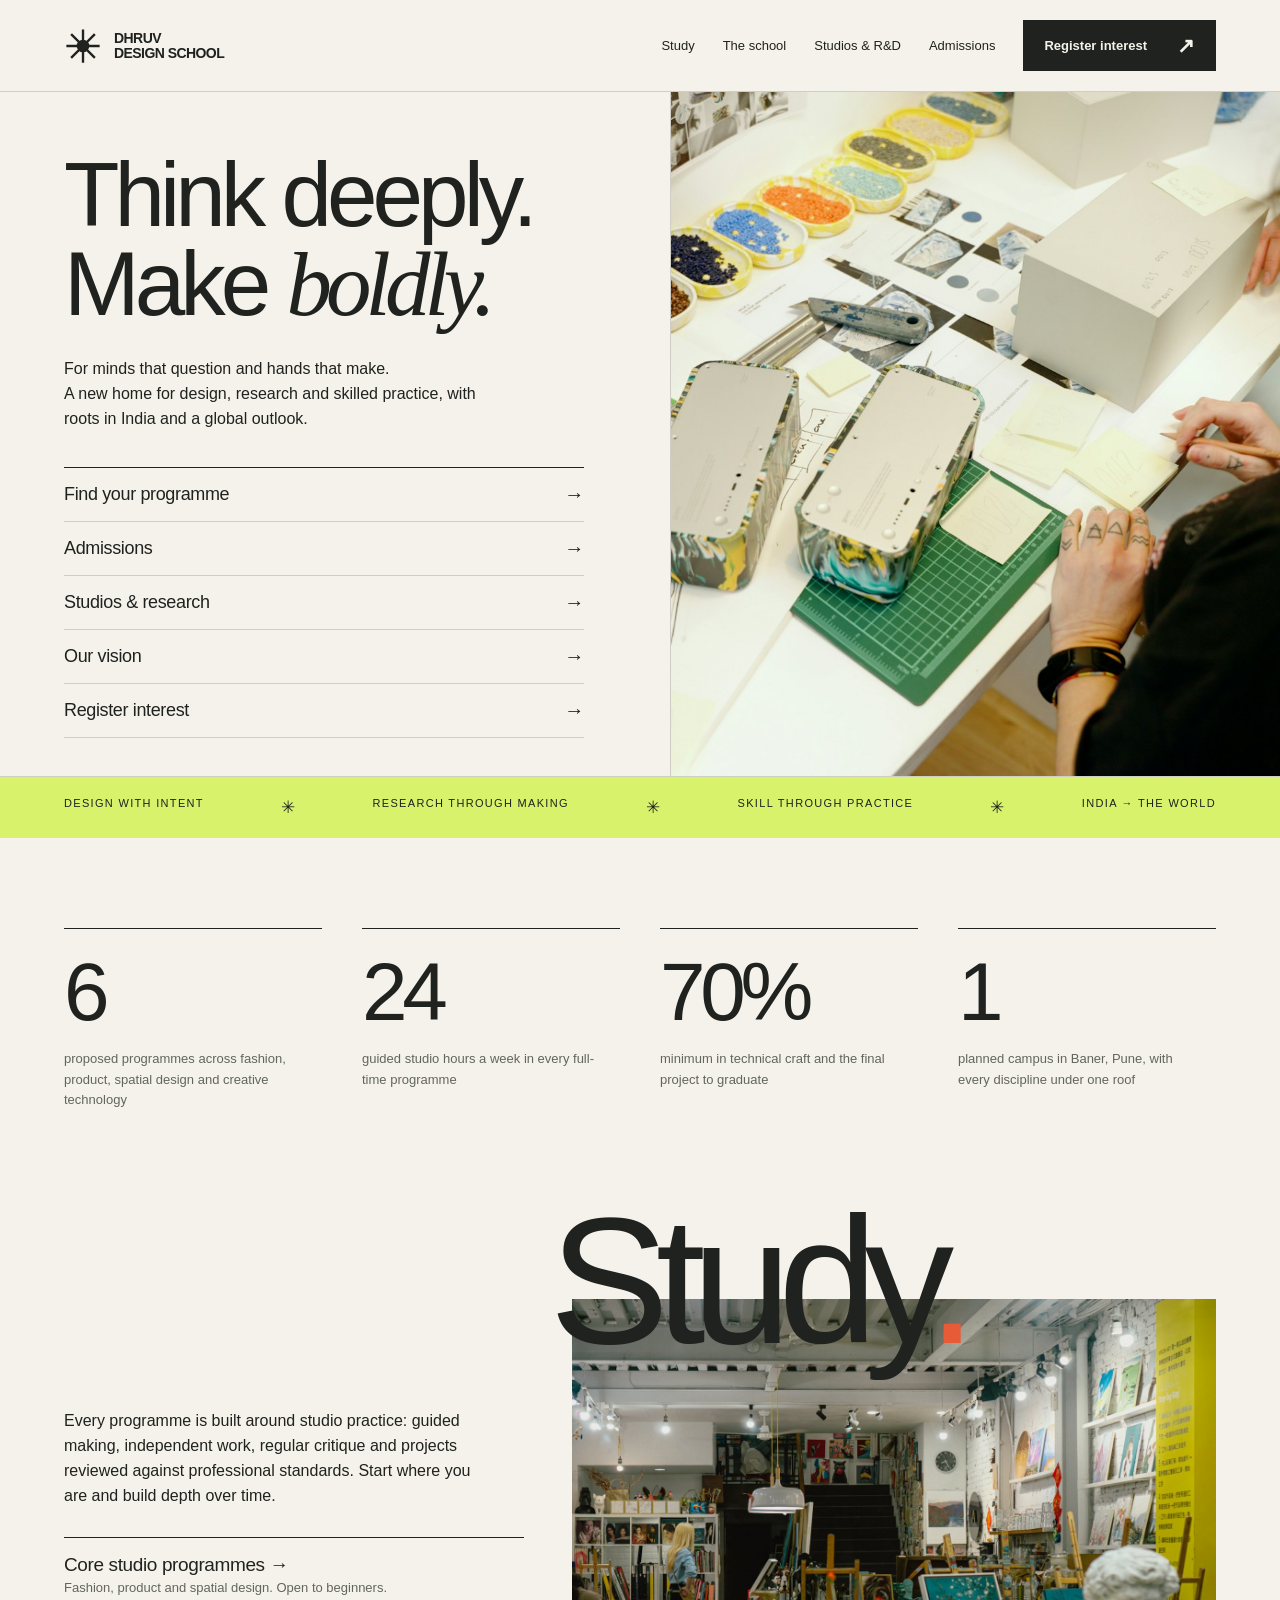
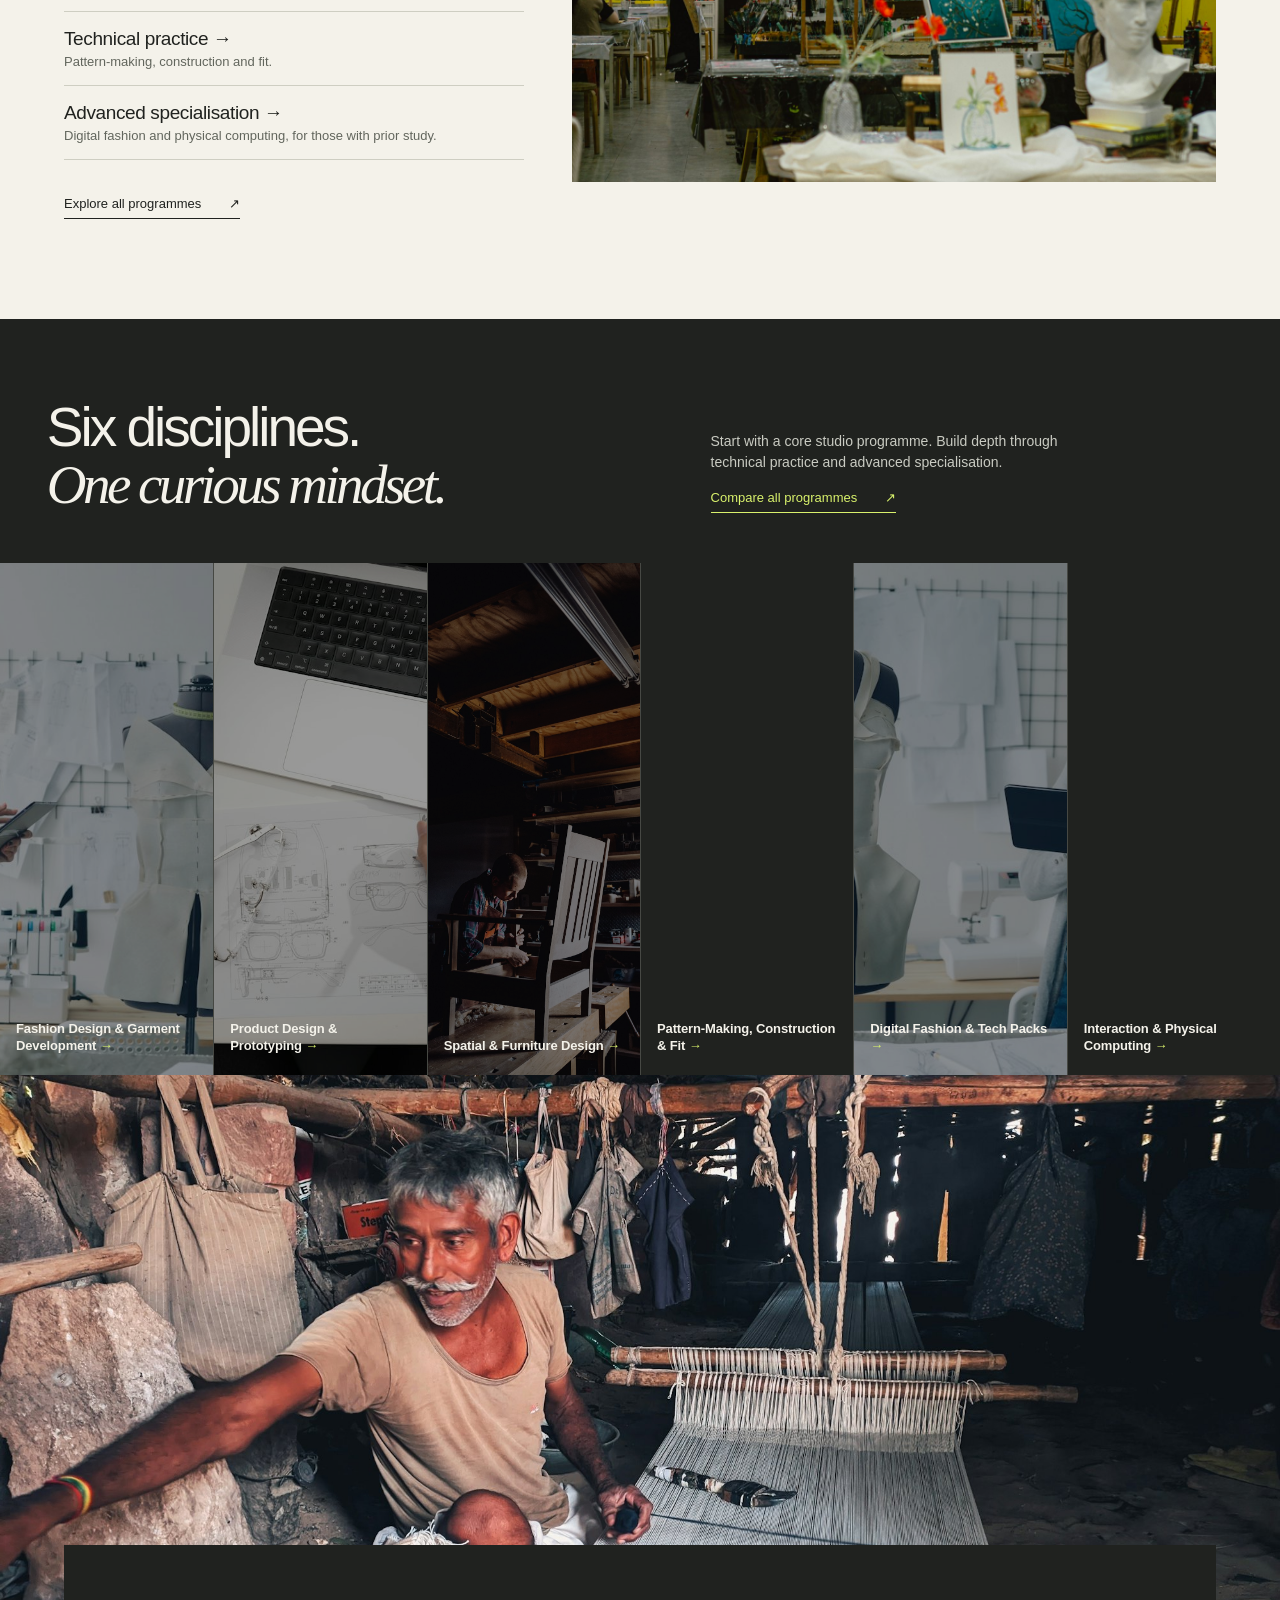
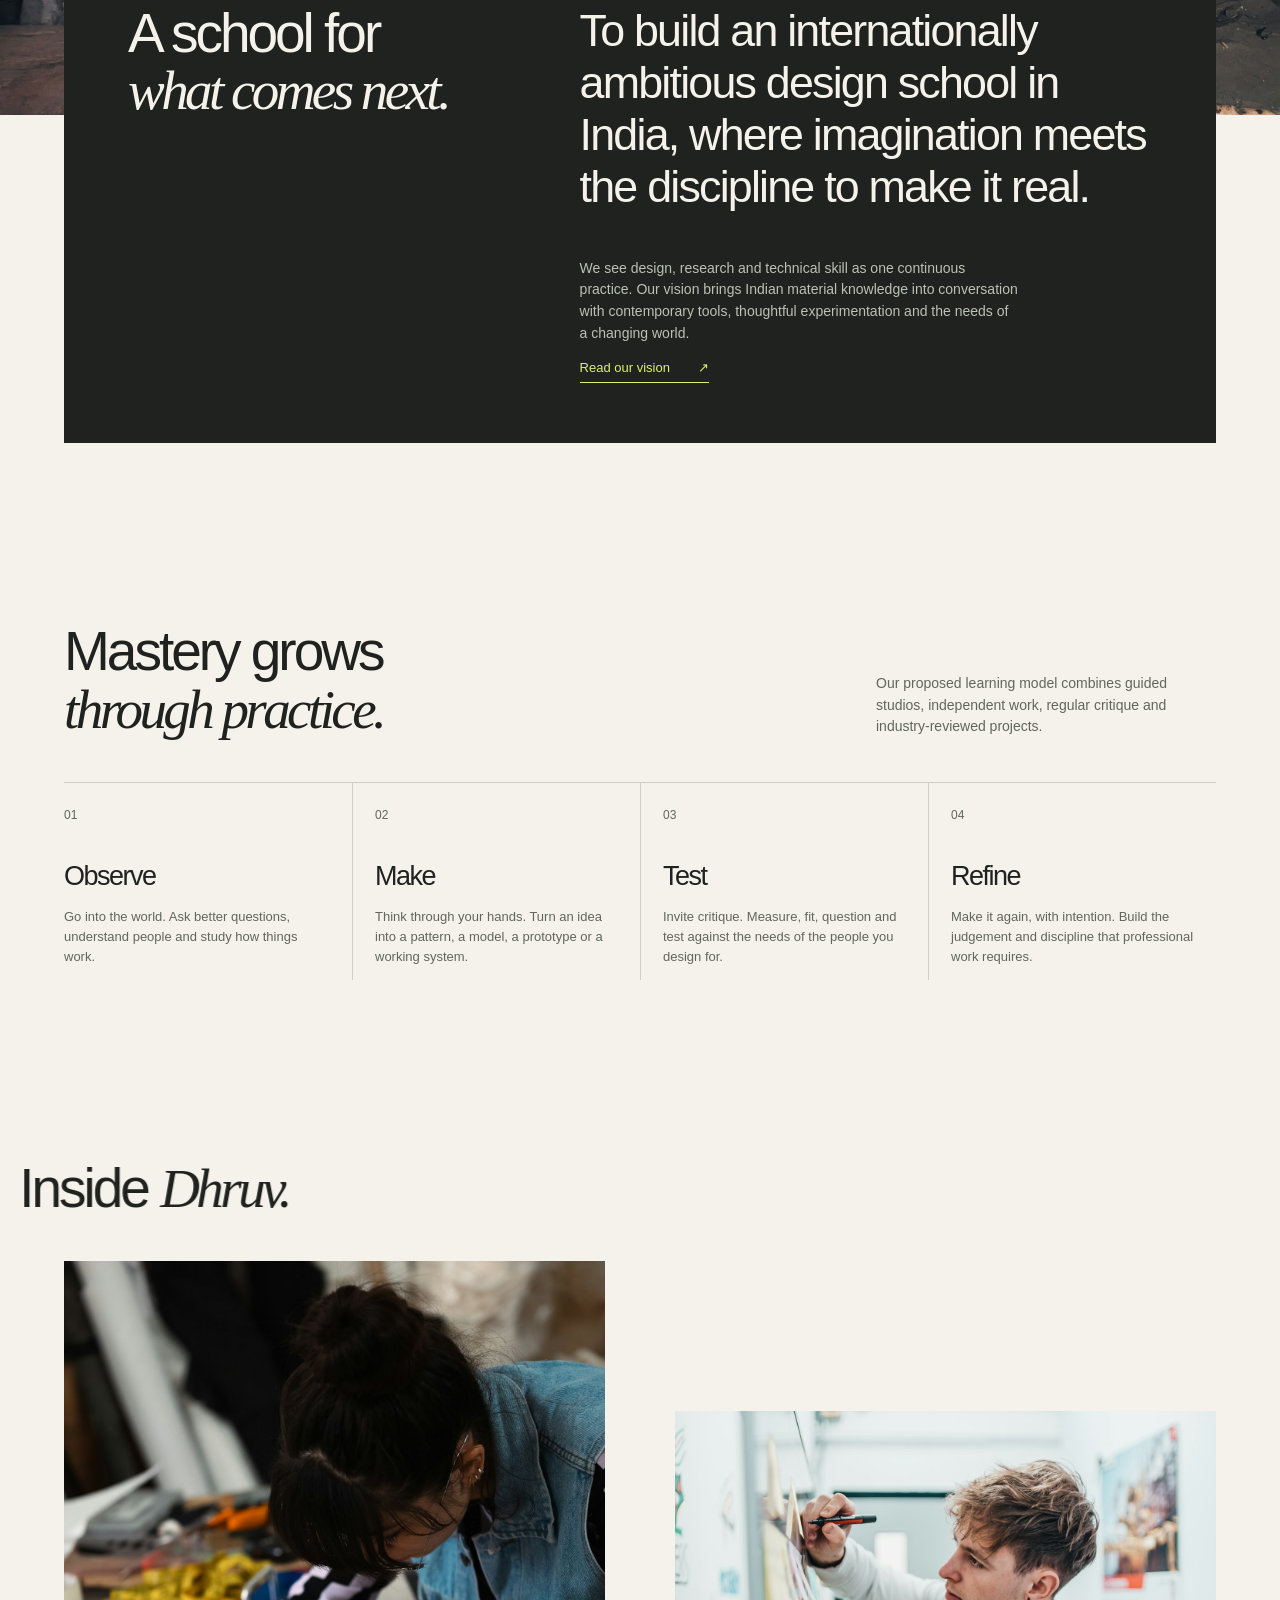
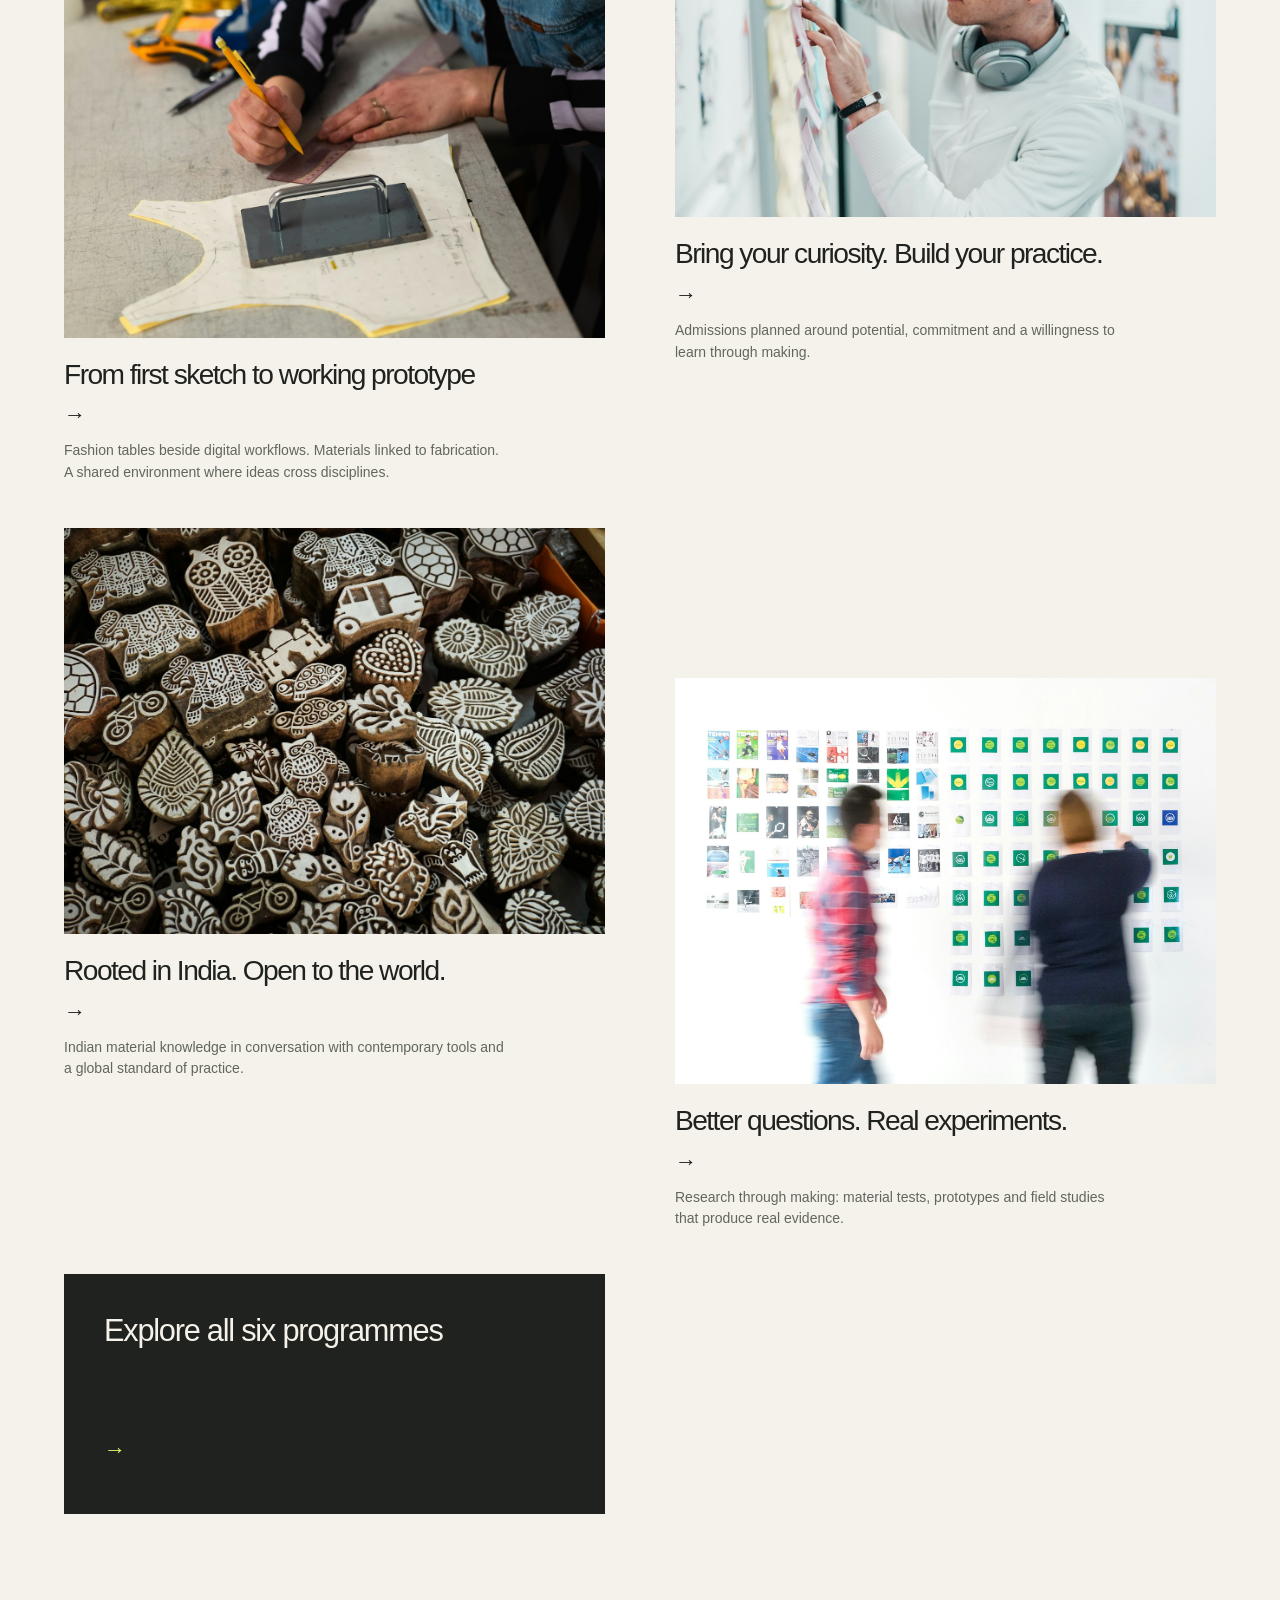
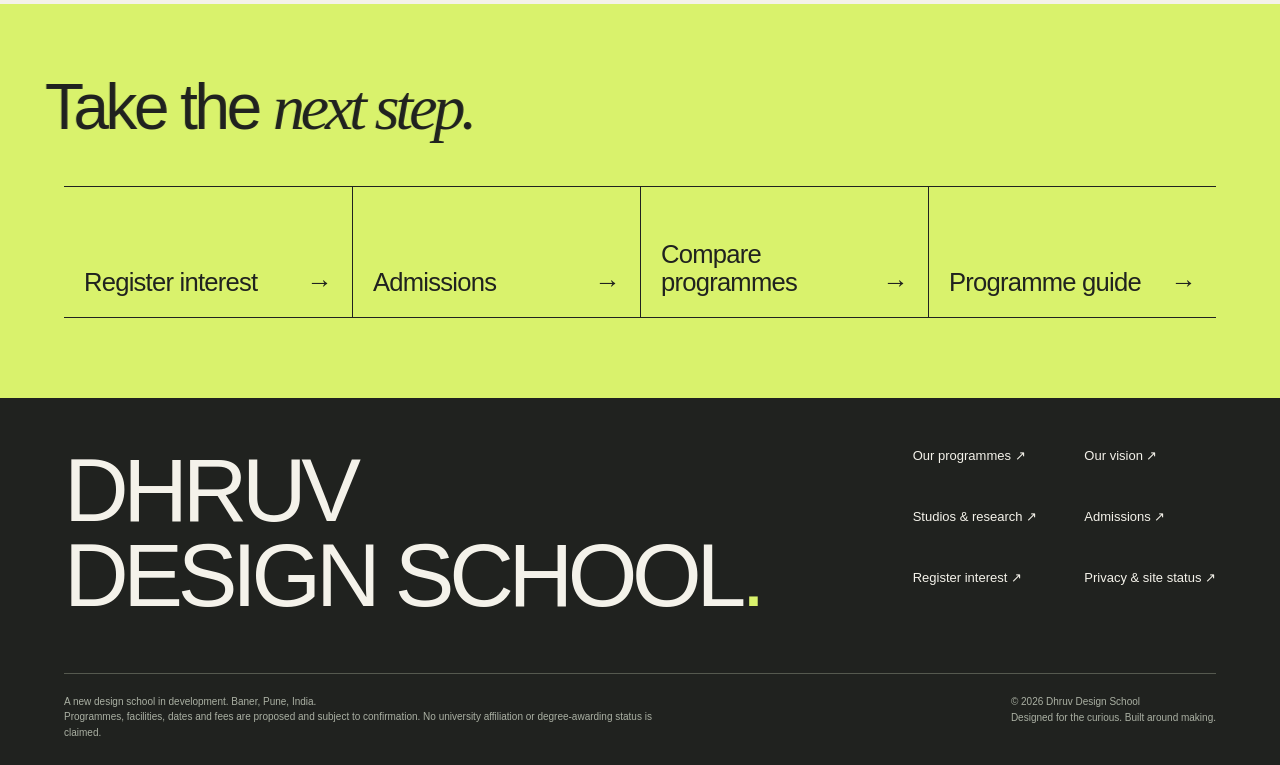
==== commit 595a1036: "Use materials-and-models desk photo for the hero Co-Authored-By: Claude Opus 5.5 <noreply@anthropic." ====
--- a/index.html
+++ b/index.html
@@ -1,4 +1,4 @@
-<!doctype html><html lang="en-IN"><head><meta charset="utf-8"><meta name="viewport" content="width=device-width, initial-scale=1"><title>Think deeply. Make boldly. | Dhruv Design School</title><meta name="description" content="A new design school taking shape in Baner, Pune. Explore proposed programmes in fashion, product, spatial design and creative technology."><meta name="theme-color" content="#f4f2ea"><meta name="robots" content="noindex, nofollow"><meta property="og:title" content="Think deeply. Make boldly. | Dhruv Design School"><meta property="og:description" content="A new design school taking shape in Baner, Pune. Explore proposed programmes in fashion, product, spatial design and creative technology."><meta property="og:type" content="website"><link rel="icon" href="assets/favicon.svg" type="image/svg+xml"><link rel="stylesheet" href="assets/site.css"><script src="assets/config.js" defer></script><script src="assets/site.js" defer></script></head><body><a class="skip" href="#main">Skip to content</a><header class="site-header"><a class="brand" href="index.html" aria-label="Dhruv Design School home"><svg viewBox="0 0 48 48" fill="none" xmlns="http://www.w3.org/2000/svg" aria-hidden="true"><path d="M24 3v42M3 24h42M9 9l30 30M9 39L39 9" stroke="currentColor" stroke-width="3"/><circle cx="24" cy="24" r="8" fill="currentColor"/></svg><span>DHRUV<br>DESIGN SCHOOL</span></a><button class="menu-toggle" aria-expanded="false" aria-controls="main-nav">Menu +</button><nav class="site-nav" id="main-nav" aria-label="Main navigation"><a href="programmes.html">Study</a><a href="about.html">The school</a><a href="studios.html">Studios & R&D</a><a href="admissions.html">Admissions</a><a class="button " href="register.html">Register interest<span class="arrow" aria-hidden="true">↗</span></a></nav></header><main id="main"><section class="hero"><div class="hero-copy"><h1>Think deeply.<br>Make <span class="serif">boldly.</span></h1><p class="intro">For minds that question and hands that make.<br>A new home for design, research and skilled practice, with roots in India and a global outlook.</p><ul class="quick-links"><li><a href="programmes.html">Find your programme<span aria-hidden="true">→</span></a></li><li><a href="admissions.html">Admissions<span aria-hidden="true">→</span></a></li><li><a href="studios.html">Studios & research<span aria-hidden="true">→</span></a></li><li><a href="about.html">Our vision<span aria-hidden="true">→</span></a></li><li><a href="register.html">Register interest<span aria-hidden="true">→</span></a></li></ul></div><div class="hero-art"><img src="assets/img/hero.jpg" alt="Designer at a studio workbench with a 3D printer, computer, hand tools and material drawers" decoding="async"></div></section><div class="ticker"><span>Design with intent</span><b>✳</b><span>Research through making</span><b>✳</b><span>Skill through practice</span><b>✳</b><span>India → The world</span></div>
+<!doctype html><html lang="en-IN"><head><meta charset="utf-8"><meta name="viewport" content="width=device-width, initial-scale=1"><title>Think deeply. Make boldly. | Dhruv Design School</title><meta name="description" content="A new design school taking shape in Baner, Pune. Explore proposed programmes in fashion, product, spatial design and creative technology."><meta name="theme-color" content="#f4f2ea"><meta name="robots" content="noindex, nofollow"><meta property="og:title" content="Think deeply. Make boldly. | Dhruv Design School"><meta property="og:description" content="A new design school taking shape in Baner, Pune. Explore proposed programmes in fashion, product, spatial design and creative technology."><meta property="og:type" content="website"><link rel="icon" href="assets/favicon.svg" type="image/svg+xml"><link rel="stylesheet" href="assets/site.css"><script src="assets/config.js" defer></script><script src="assets/site.js" defer></script></head><body><a class="skip" href="#main">Skip to content</a><header class="site-header"><a class="brand" href="index.html" aria-label="Dhruv Design School home"><svg viewBox="0 0 48 48" fill="none" xmlns="http://www.w3.org/2000/svg" aria-hidden="true"><path d="M24 3v42M3 24h42M9 9l30 30M9 39L39 9" stroke="currentColor" stroke-width="3"/><circle cx="24" cy="24" r="8" fill="currentColor"/></svg><span>DHRUV<br>DESIGN SCHOOL</span></a><button class="menu-toggle" aria-expanded="false" aria-controls="main-nav">Menu +</button><nav class="site-nav" id="main-nav" aria-label="Main navigation"><a href="programmes.html">Study</a><a href="about.html">The school</a><a href="studios.html">Studios & R&D</a><a href="admissions.html">Admissions</a><a class="button " href="register.html">Register interest<span class="arrow" aria-hidden="true">↗</span></a></nav></header><main id="main"><section class="hero"><div class="hero-copy"><h1>Think deeply.<br>Make <span class="serif">boldly.</span></h1><p class="intro">For minds that question and hands that make.<br>A new home for design, research and skilled practice, with roots in India and a global outlook.</p><ul class="quick-links"><li><a href="programmes.html">Find your programme<span aria-hidden="true">→</span></a></li><li><a href="admissions.html">Admissions<span aria-hidden="true">→</span></a></li><li><a href="studios.html">Studios & research<span aria-hidden="true">→</span></a></li><li><a href="about.html">Our vision<span aria-hidden="true">→</span></a></li><li><a href="register.html">Register interest<span aria-hidden="true">→</span></a></li></ul></div><div class="hero-art"><img src="assets/img/hero.jpg" alt="Designer working on a desk of material samples, sketches and a physical model" decoding="async"></div></section><div class="ticker"><span>Design with intent</span><b>✳</b><span>Research through making</span><b>✳</b><span>Skill through practice</span><b>✳</b><span>India → The world</span></div>
 <section class="stats container"><div><strong>6</strong><p>proposed programmes across fashion, product, spatial design and creative technology</p></div><div><strong>24</strong><p>guided studio hours a week in every full-time programme</p></div><div><strong>70%</strong><p>minimum in technical craft and the final project to graduate</p></div><div><strong>1</strong><p>planned campus in Baner, Pune, with every discipline under one roof</p></div></section><section class="academics container"><h2 class="display" data-scroll-text style="--shift:16vw">Study</h2><div class="academics-grid"><div class="academics-copy"><p>Every programme is built around studio practice: guided making, independent work, regular critique and projects reviewed against professional standards. Start where you are and build depth over time.</p><ul class="levels"><li><a href="programmes.html?level=core"><strong>Core studio programmes</strong><span>Fashion, product and spatial design. Open to beginners.</span></a></li><li><a href="programmes.html?level=technical"><strong>Technical practice</strong><span>Pattern-making, construction and fit.</span></a></li><li><a href="programmes.html?level=advanced"><strong>Advanced specialisation</strong><span>Digital fashion and physical computing, for those with prior study.</span></a></li></ul><a class="text-link" href="programmes.html">Explore all programmes <span aria-hidden="true">↗</span></a></div><div class="academics-img"><img src="assets/img/studio-campus.jpg" alt="Open art and design studio with easels and works in progress" loading="lazy" decoding="async"></div></div></section><section class="disciplines"><div class="disciplines-head container"><h2 data-scroll-text>Six disciplines.<br><span class="serif">One curious mindset.</span></h2><div><p>Start with a core studio programme. Build depth through technical practice and advanced specialisation.</p><a class="text-link" href="programmes.html">Compare all programmes <span aria-hidden="true">↗</span></a></div></div><div class="strip"><a href="fashion-design.html"><img src="assets/img/fashion-design.jpg" alt="Two fashion designers fitting a toile on a dress form" loading="lazy" decoding="async"><span>Fashion Design & Garment Development</span></a><a href="product-design.html"><img src="assets/img/product-design.jpg" alt="Designer sketching eyewear with callipers and technical drawings" loading="lazy" decoding="async"><span>Product Design & Prototyping</span></a><a href="spatial-furniture.html"><img src="assets/img/spatial-furniture.jpg" alt="Furniture maker building a chair in a workshop" loading="lazy" decoding="async"><span>Spatial & Furniture Design</span></a><a href="pattern-construction.html"><img src="assets/img/pattern-construction.jpg" alt="Hands cutting a paper sewing pattern with tailoring shears" loading="lazy" decoding="async"><span>Pattern-Making, Construction & Fit</span></a><a href="digital-fashion.html"><img src="assets/img/digital-fashion.jpg" alt="Designer reviewing a garment design on a tablet beside a dress form" loading="lazy" decoding="async"><span>Digital Fashion & Tech Packs</span></a><a href="interaction-computing.html"><img src="assets/img/interaction-computing.jpg" alt="Arduino board wired to a breadboard prototype" loading="lazy" decoding="async"><span>Interaction & Physical Computing</span></a></div></section>
 <section class="statement"><div class="statement-img"><img src="assets/img/india-craft.jpg" alt="Weaver at a handloom with a block-printed textile" loading="lazy" decoding="async"></div><div class="manifesto statement-panel"><div><h2>A school for<br><span class="serif">what comes next.</span></h2></div><div><p class="big">To build an internationally ambitious design school in India, where imagination meets the discipline to make it real.</p><p class="small-copy">We see design, research and technical skill as one continuous practice. Our vision brings Indian material knowledge into conversation with contemporary tools, thoughtful experimentation and the needs of a changing world.</p><a class="text-link" href="about.html">Read our vision <span aria-hidden="true">↗</span></a></div></div></section>
 <section class="section container"><div class="section-head"><div><h2>Mastery grows<br><span class="serif">through practice.</span></h2></div><p>Our proposed learning model combines guided studios, independent work, regular critique and industry-reviewed projects.</p></div><div class="method-grid"><article class="method-step"><span class="num">01</span><h3>Observe</h3><p>Go into the world. Ask better questions, understand people and study how things work.</p></article><article class="method-step"><span class="num">02</span><h3>Make</h3><p>Think through your hands. Turn an idea into a pattern, a model, a prototype or a working system.</p></article><article class="method-step"><span class="num">03</span><h3>Test</h3><p>Invite critique. Measure, fit, question and test against the needs of the people you design for.</p></article><article class="method-step"><span class="num">04</span><h3>Refine</h3><p>Make it again, with intention. Build the judgement and discipline that professional work requires.</p></article></div></section>
--- a/assets/site.css
+++ b/assets/site.css
@@ -25,3 +25,4 @@
 body{overflow-x:clip}[data-scroll-text]{--p:.5;--shift:7vw;--from:var(--line);--to:var(--ink);color:var(--from);transform:translate3d(calc((.5 - var(--p)) * var(--shift)),0,0);transition:color 1s cubic-bezier(.2,.7,.2,1);will-change:transform}[data-scroll-text].in-view{color:var(--to)}.academics .display[data-scroll-text]:after{color:var(--from);transition:color 1s .25s}.academics .display[data-scroll-text].in-view:after{color:var(--orange)}.disciplines [data-scroll-text]{--from:#4e5149;--to:var(--paper)}.next-step [data-scroll-text]{--from:rgba(32,34,31,.22)}
 @media(max-width:760px){[data-scroll-text]{--shift:10vw}.academics .display[data-scroll-text]{--shift:20vw}}
 @media(prefers-reduced-motion:reduce){[data-scroll-text]{transform:none;transition:none}}
+.hero-art img{object-position:60% 50%}
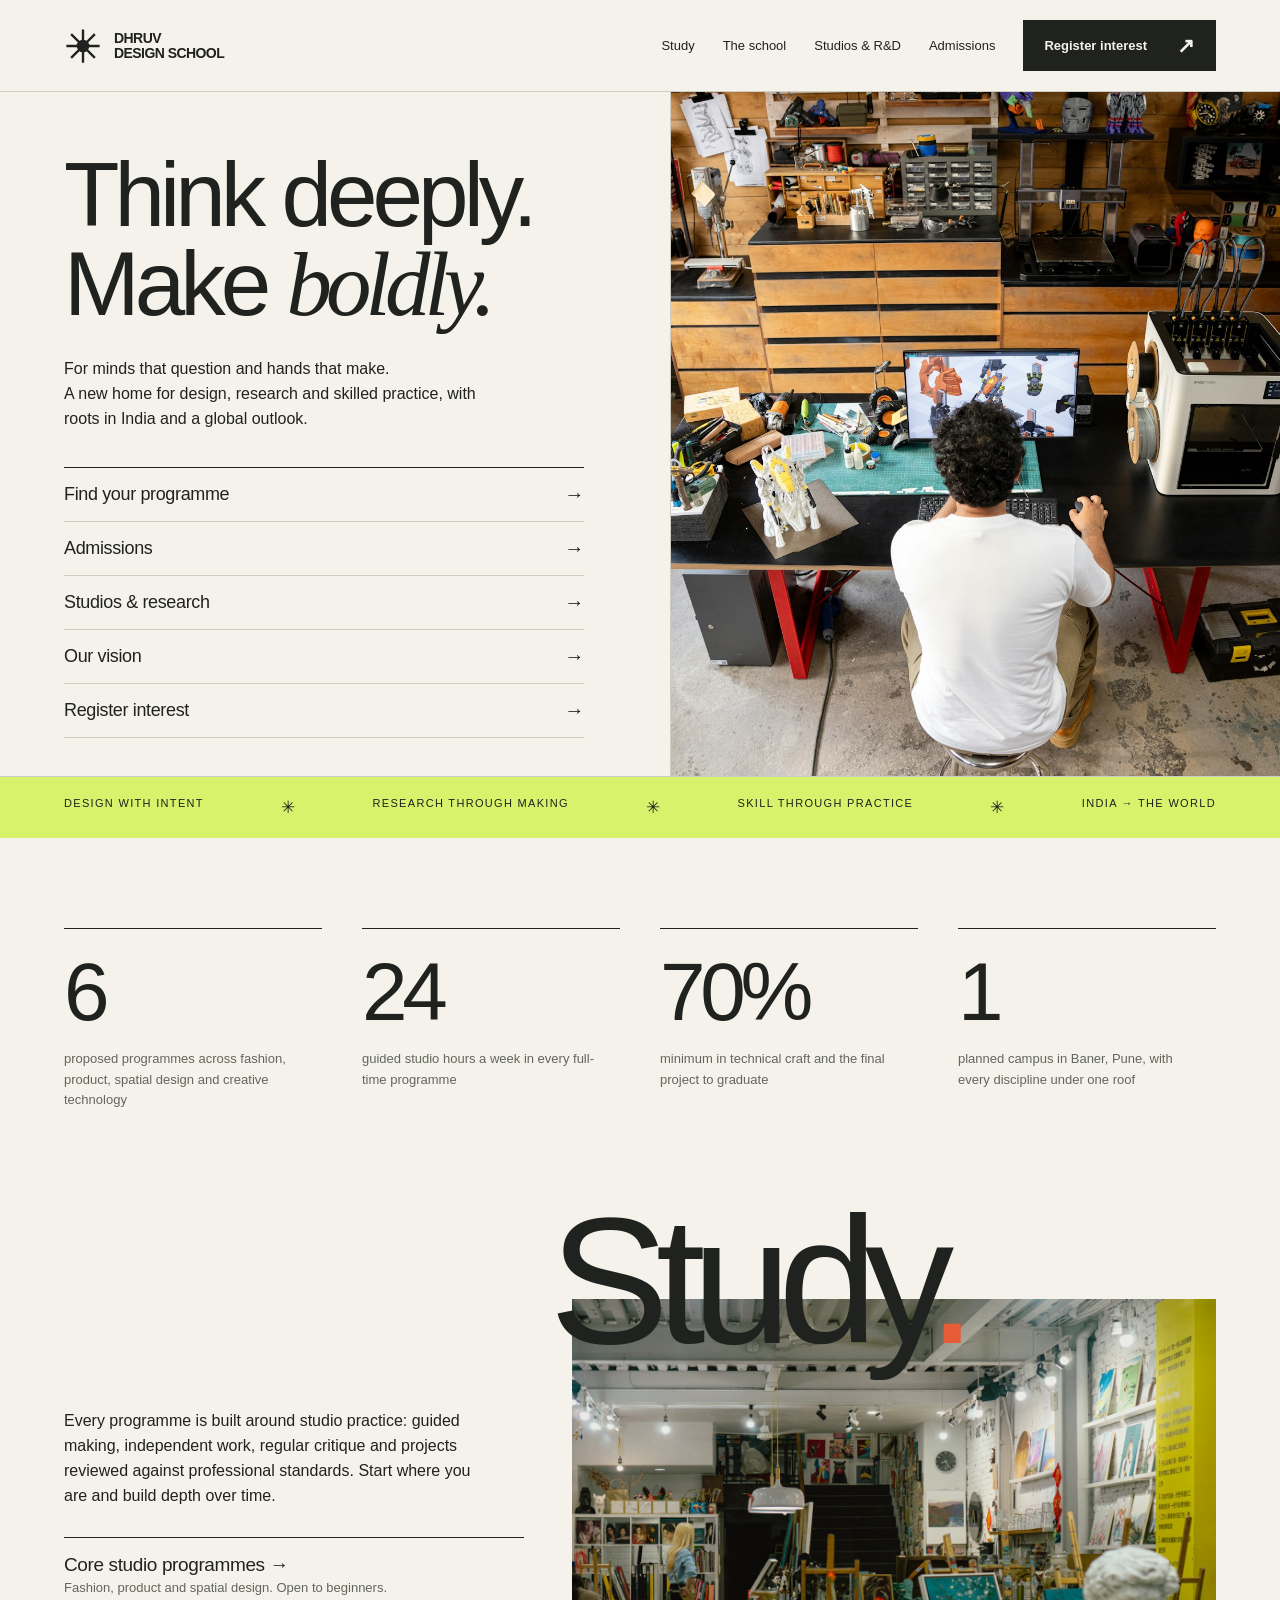
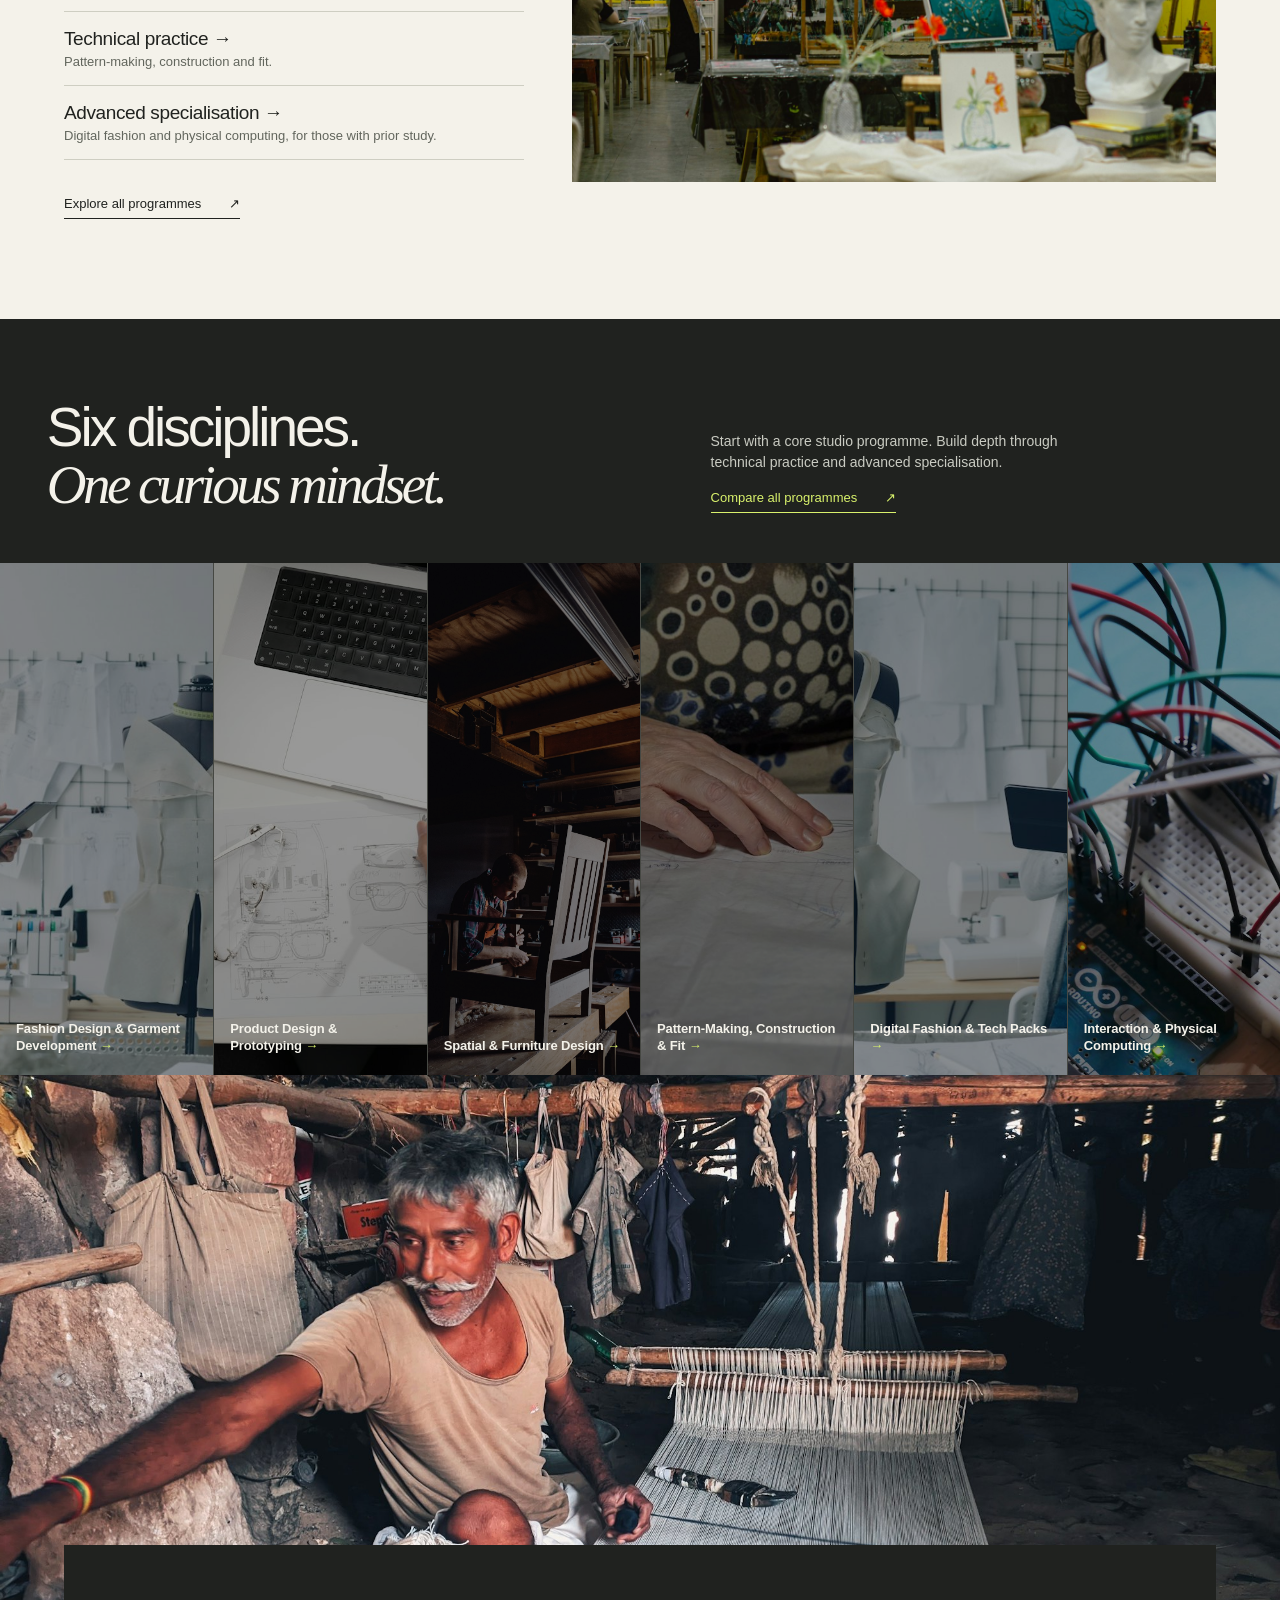
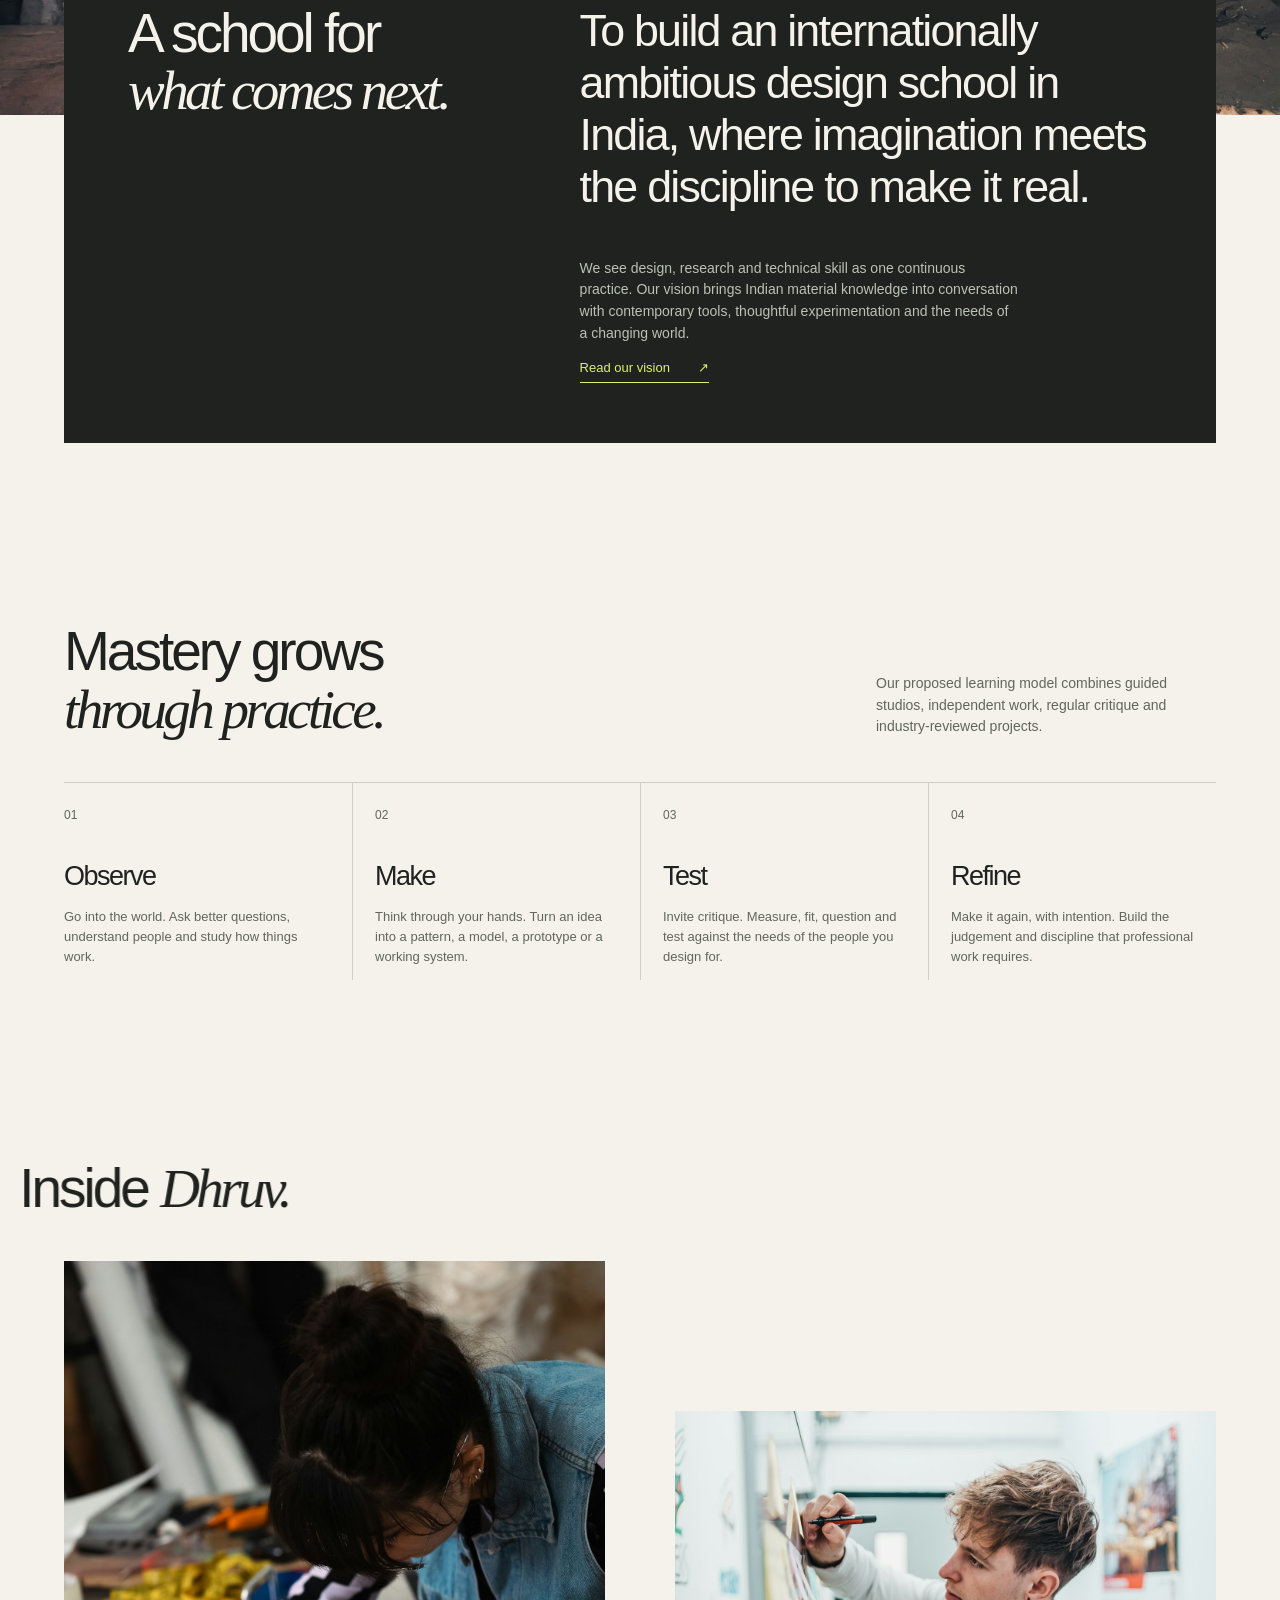
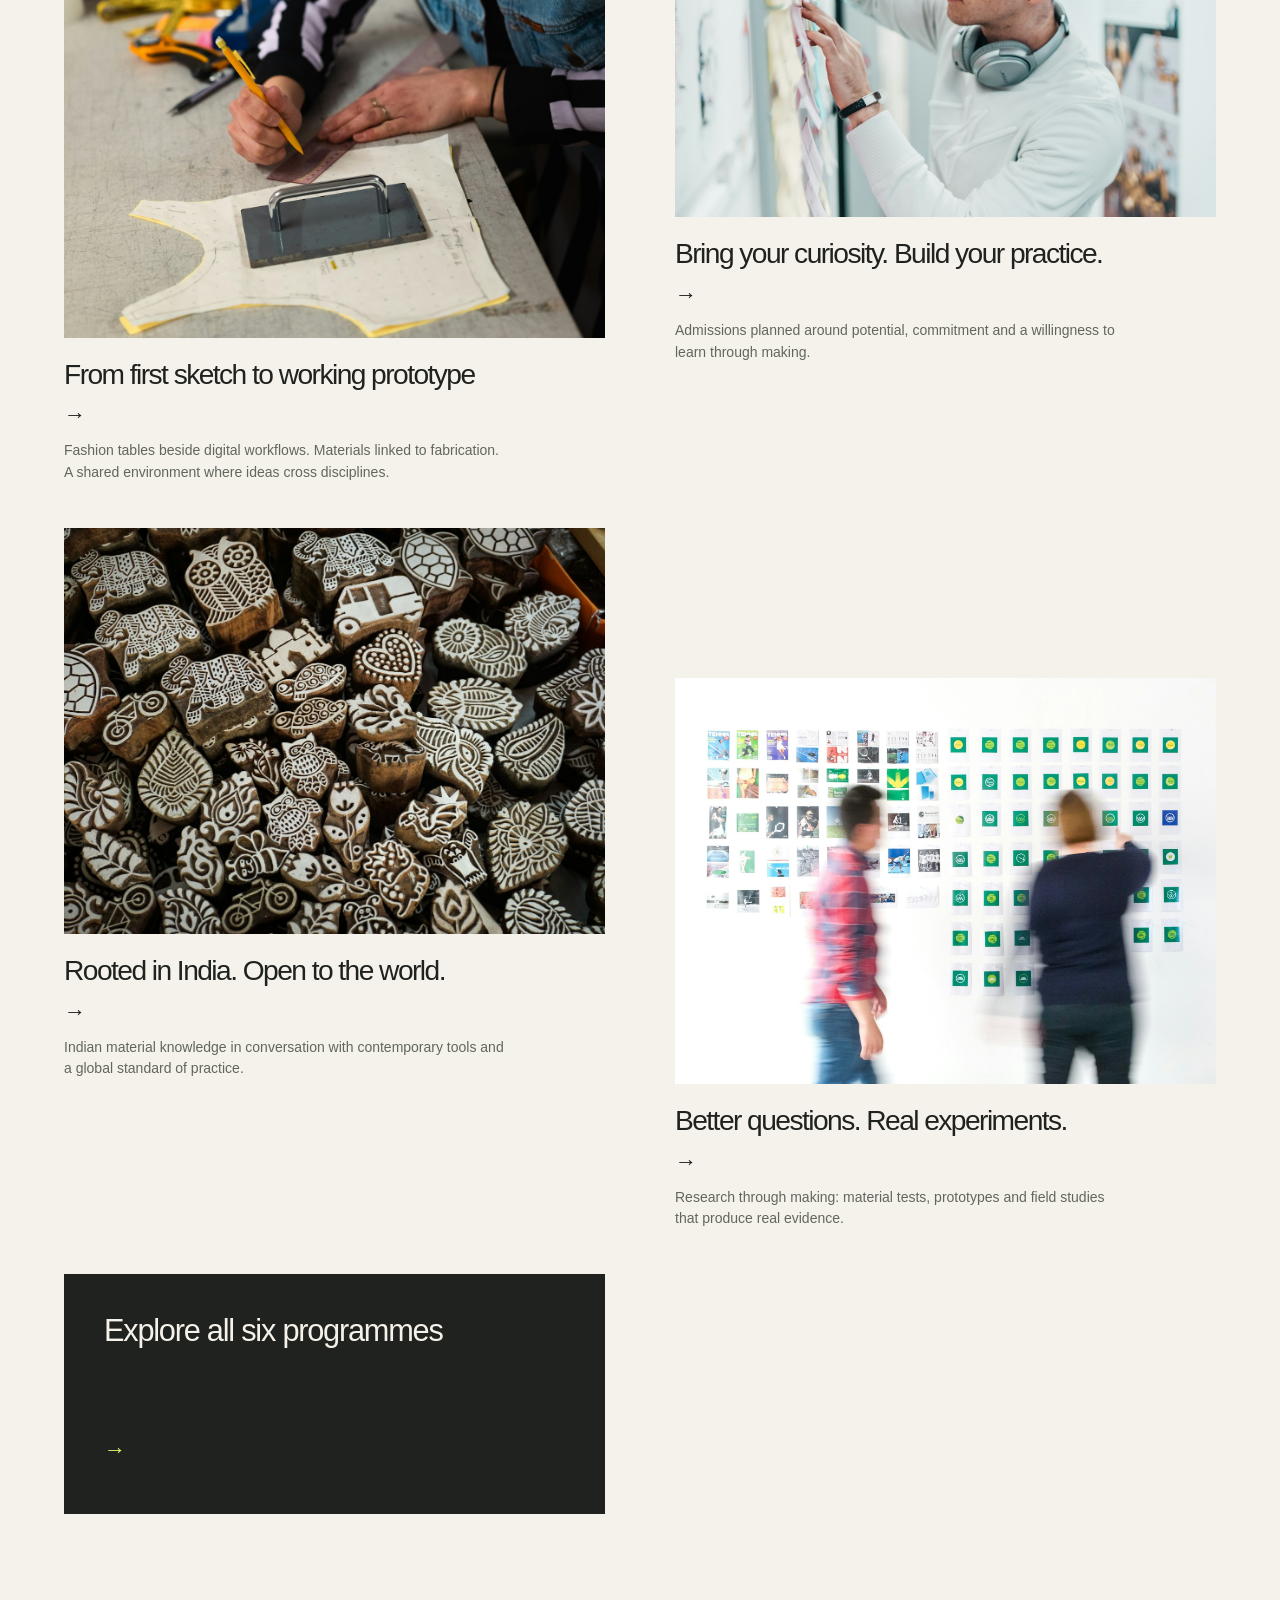
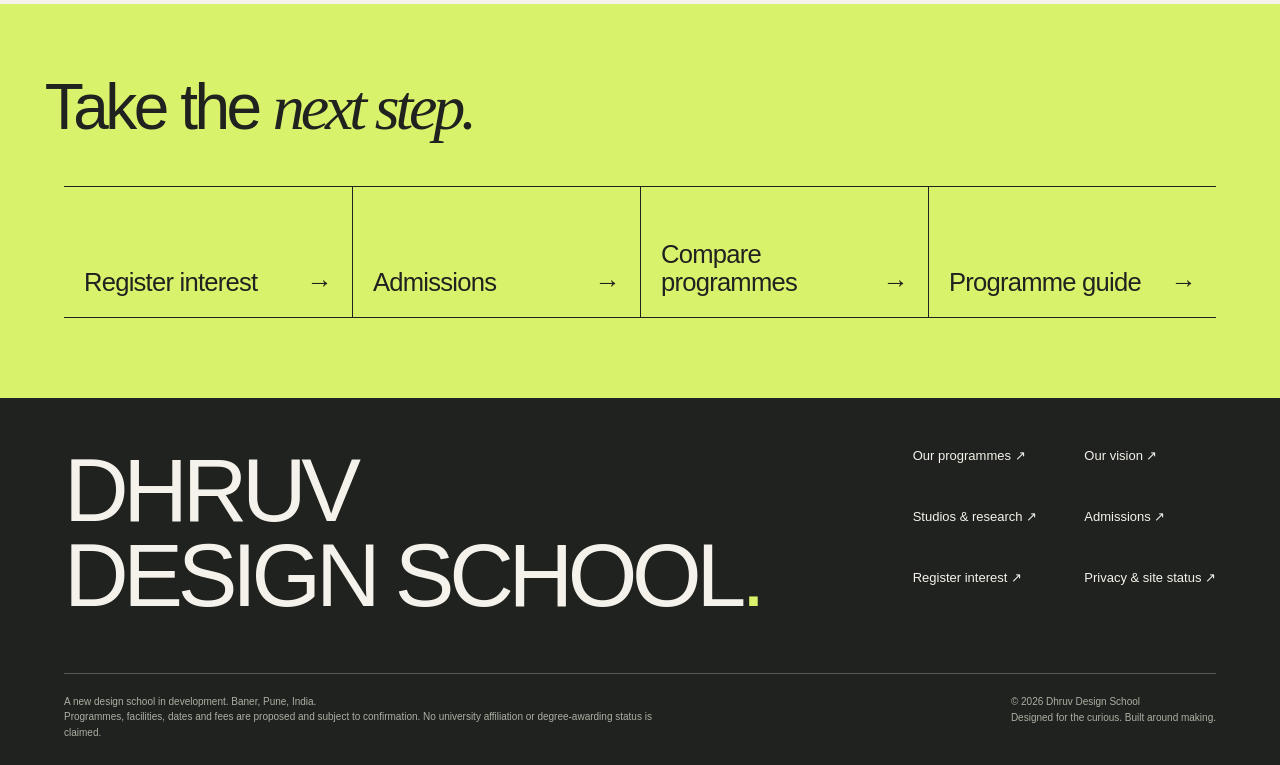
==== commit 5e9b0151: "Restore maker-studio hero photo Co-Authored-By: Claude Opus 5.5 <noreply@anthropic.com>" ====
--- a/index.html
+++ b/index.html
@@ -1,4 +1,4 @@
-<!doctype html><html lang="en-IN"><head><meta charset="utf-8"><meta name="viewport" content="width=device-width, initial-scale=1"><title>Think deeply. Make boldly. | Dhruv Design School</title><meta name="description" content="A new design school taking shape in Baner, Pune. Explore proposed programmes in fashion, product, spatial design and creative technology."><meta name="theme-color" content="#f4f2ea"><meta name="robots" content="noindex, nofollow"><meta property="og:title" content="Think deeply. Make boldly. | Dhruv Design School"><meta property="og:description" content="A new design school taking shape in Baner, Pune. Explore proposed programmes in fashion, product, spatial design and creative technology."><meta property="og:type" content="website"><link rel="icon" href="assets/favicon.svg" type="image/svg+xml"><link rel="stylesheet" href="assets/site.css"><script src="assets/config.js" defer></script><script src="assets/site.js" defer></script></head><body><a class="skip" href="#main">Skip to content</a><header class="site-header"><a class="brand" href="index.html" aria-label="Dhruv Design School home"><svg viewBox="0 0 48 48" fill="none" xmlns="http://www.w3.org/2000/svg" aria-hidden="true"><path d="M24 3v42M3 24h42M9 9l30 30M9 39L39 9" stroke="currentColor" stroke-width="3"/><circle cx="24" cy="24" r="8" fill="currentColor"/></svg><span>DHRUV<br>DESIGN SCHOOL</span></a><button class="menu-toggle" aria-expanded="false" aria-controls="main-nav">Menu +</button><nav class="site-nav" id="main-nav" aria-label="Main navigation"><a href="programmes.html">Study</a><a href="about.html">The school</a><a href="studios.html">Studios & R&D</a><a href="admissions.html">Admissions</a><a class="button " href="register.html">Register interest<span class="arrow" aria-hidden="true">↗</span></a></nav></header><main id="main"><section class="hero"><div class="hero-copy"><h1>Think deeply.<br>Make <span class="serif">boldly.</span></h1><p class="intro">For minds that question and hands that make.<br>A new home for design, research and skilled practice, with roots in India and a global outlook.</p><ul class="quick-links"><li><a href="programmes.html">Find your programme<span aria-hidden="true">→</span></a></li><li><a href="admissions.html">Admissions<span aria-hidden="true">→</span></a></li><li><a href="studios.html">Studios & research<span aria-hidden="true">→</span></a></li><li><a href="about.html">Our vision<span aria-hidden="true">→</span></a></li><li><a href="register.html">Register interest<span aria-hidden="true">→</span></a></li></ul></div><div class="hero-art"><img src="assets/img/hero.jpg" alt="Designer working on a desk of material samples, sketches and a physical model" decoding="async"></div></section><div class="ticker"><span>Design with intent</span><b>✳</b><span>Research through making</span><b>✳</b><span>Skill through practice</span><b>✳</b><span>India → The world</span></div>
+<!doctype html><html lang="en-IN"><head><meta charset="utf-8"><meta name="viewport" content="width=device-width, initial-scale=1"><title>Think deeply. Make boldly. | Dhruv Design School</title><meta name="description" content="A new design school taking shape in Baner, Pune. Explore proposed programmes in fashion, product, spatial design and creative technology."><meta name="theme-color" content="#f4f2ea"><meta name="robots" content="noindex, nofollow"><meta property="og:title" content="Think deeply. Make boldly. | Dhruv Design School"><meta property="og:description" content="A new design school taking shape in Baner, Pune. Explore proposed programmes in fashion, product, spatial design and creative technology."><meta property="og:type" content="website"><link rel="icon" href="assets/favicon.svg" type="image/svg+xml"><link rel="stylesheet" href="assets/site.css"><script src="assets/config.js" defer></script><script src="assets/site.js" defer></script></head><body><a class="skip" href="#main">Skip to content</a><header class="site-header"><a class="brand" href="index.html" aria-label="Dhruv Design School home"><svg viewBox="0 0 48 48" fill="none" xmlns="http://www.w3.org/2000/svg" aria-hidden="true"><path d="M24 3v42M3 24h42M9 9l30 30M9 39L39 9" stroke="currentColor" stroke-width="3"/><circle cx="24" cy="24" r="8" fill="currentColor"/></svg><span>DHRUV<br>DESIGN SCHOOL</span></a><button class="menu-toggle" aria-expanded="false" aria-controls="main-nav">Menu +</button><nav class="site-nav" id="main-nav" aria-label="Main navigation"><a href="programmes.html">Study</a><a href="about.html">The school</a><a href="studios.html">Studios & R&D</a><a href="admissions.html">Admissions</a><a class="button " href="register.html">Register interest<span class="arrow" aria-hidden="true">↗</span></a></nav></header><main id="main"><section class="hero"><div class="hero-copy"><h1>Think deeply.<br>Make <span class="serif">boldly.</span></h1><p class="intro">For minds that question and hands that make.<br>A new home for design, research and skilled practice, with roots in India and a global outlook.</p><ul class="quick-links"><li><a href="programmes.html">Find your programme<span aria-hidden="true">→</span></a></li><li><a href="admissions.html">Admissions<span aria-hidden="true">→</span></a></li><li><a href="studios.html">Studios & research<span aria-hidden="true">→</span></a></li><li><a href="about.html">Our vision<span aria-hidden="true">→</span></a></li><li><a href="register.html">Register interest<span aria-hidden="true">→</span></a></li></ul></div><div class="hero-art"><img src="assets/img/hero.jpg" alt="Designer at a studio workbench with a 3D printer, computer, hand tools and material drawers" decoding="async"></div></section><div class="ticker"><span>Design with intent</span><b>✳</b><span>Research through making</span><b>✳</b><span>Skill through practice</span><b>✳</b><span>India → The world</span></div>
 <section class="stats container"><div><strong>6</strong><p>proposed programmes across fashion, product, spatial design and creative technology</p></div><div><strong>24</strong><p>guided studio hours a week in every full-time programme</p></div><div><strong>70%</strong><p>minimum in technical craft and the final project to graduate</p></div><div><strong>1</strong><p>planned campus in Baner, Pune, with every discipline under one roof</p></div></section><section class="academics container"><h2 class="display" data-scroll-text style="--shift:16vw">Study</h2><div class="academics-grid"><div class="academics-copy"><p>Every programme is built around studio practice: guided making, independent work, regular critique and projects reviewed against professional standards. Start where you are and build depth over time.</p><ul class="levels"><li><a href="programmes.html?level=core"><strong>Core studio programmes</strong><span>Fashion, product and spatial design. Open to beginners.</span></a></li><li><a href="programmes.html?level=technical"><strong>Technical practice</strong><span>Pattern-making, construction and fit.</span></a></li><li><a href="programmes.html?level=advanced"><strong>Advanced specialisation</strong><span>Digital fashion and physical computing, for those with prior study.</span></a></li></ul><a class="text-link" href="programmes.html">Explore all programmes <span aria-hidden="true">↗</span></a></div><div class="academics-img"><img src="assets/img/studio-campus.jpg" alt="Open art and design studio with easels and works in progress" loading="lazy" decoding="async"></div></div></section><section class="disciplines"><div class="disciplines-head container"><h2 data-scroll-text>Six disciplines.<br><span class="serif">One curious mindset.</span></h2><div><p>Start with a core studio programme. Build depth through technical practice and advanced specialisation.</p><a class="text-link" href="programmes.html">Compare all programmes <span aria-hidden="true">↗</span></a></div></div><div class="strip"><a href="fashion-design.html"><img src="assets/img/fashion-design.jpg" alt="Two fashion designers fitting a toile on a dress form" loading="lazy" decoding="async"><span>Fashion Design & Garment Development</span></a><a href="product-design.html"><img src="assets/img/product-design.jpg" alt="Designer sketching eyewear with callipers and technical drawings" loading="lazy" decoding="async"><span>Product Design & Prototyping</span></a><a href="spatial-furniture.html"><img src="assets/img/spatial-furniture.jpg" alt="Furniture maker building a chair in a workshop" loading="lazy" decoding="async"><span>Spatial & Furniture Design</span></a><a href="pattern-construction.html"><img src="assets/img/pattern-construction.jpg" alt="Hands cutting a paper sewing pattern with tailoring shears" loading="lazy" decoding="async"><span>Pattern-Making, Construction & Fit</span></a><a href="digital-fashion.html"><img src="assets/img/digital-fashion.jpg" alt="Designer reviewing a garment design on a tablet beside a dress form" loading="lazy" decoding="async"><span>Digital Fashion & Tech Packs</span></a><a href="interaction-computing.html"><img src="assets/img/interaction-computing.jpg" alt="Arduino board wired to a breadboard prototype" loading="lazy" decoding="async"><span>Interaction & Physical Computing</span></a></div></section>
 <section class="statement"><div class="statement-img"><img src="assets/img/india-craft.jpg" alt="Weaver at a handloom with a block-printed textile" loading="lazy" decoding="async"></div><div class="manifesto statement-panel"><div><h2>A school for<br><span class="serif">what comes next.</span></h2></div><div><p class="big">To build an internationally ambitious design school in India, where imagination meets the discipline to make it real.</p><p class="small-copy">We see design, research and technical skill as one continuous practice. Our vision brings Indian material knowledge into conversation with contemporary tools, thoughtful experimentation and the needs of a changing world.</p><a class="text-link" href="about.html">Read our vision <span aria-hidden="true">↗</span></a></div></div></section>
 <section class="section container"><div class="section-head"><div><h2>Mastery grows<br><span class="serif">through practice.</span></h2></div><p>Our proposed learning model combines guided studios, independent work, regular critique and industry-reviewed projects.</p></div><div class="method-grid"><article class="method-step"><span class="num">01</span><h3>Observe</h3><p>Go into the world. Ask better questions, understand people and study how things work.</p></article><article class="method-step"><span class="num">02</span><h3>Make</h3><p>Think through your hands. Turn an idea into a pattern, a model, a prototype or a working system.</p></article><article class="method-step"><span class="num">03</span><h3>Test</h3><p>Invite critique. Measure, fit, question and test against the needs of the people you design for.</p></article><article class="method-step"><span class="num">04</span><h3>Refine</h3><p>Make it again, with intention. Build the judgement and discipline that professional work requires.</p></article></div></section>
--- a/assets/site.css
+++ b/assets/site.css
@@ -25,4 +25,3 @@
 body{overflow-x:clip}[data-scroll-text]{--p:.5;--shift:7vw;--from:var(--line);--to:var(--ink);color:var(--from);transform:translate3d(calc((.5 - var(--p)) * var(--shift)),0,0);transition:color 1s cubic-bezier(.2,.7,.2,1);will-change:transform}[data-scroll-text].in-view{color:var(--to)}.academics .display[data-scroll-text]:after{color:var(--from);transition:color 1s .25s}.academics .display[data-scroll-text].in-view:after{color:var(--orange)}.disciplines [data-scroll-text]{--from:#4e5149;--to:var(--paper)}.next-step [data-scroll-text]{--from:rgba(32,34,31,.22)}
 @media(max-width:760px){[data-scroll-text]{--shift:10vw}.academics .display[data-scroll-text]{--shift:20vw}}
 @media(prefers-reduced-motion:reduce){[data-scroll-text]{transform:none;transition:none}}
-.hero-art img{object-position:60% 50%}
